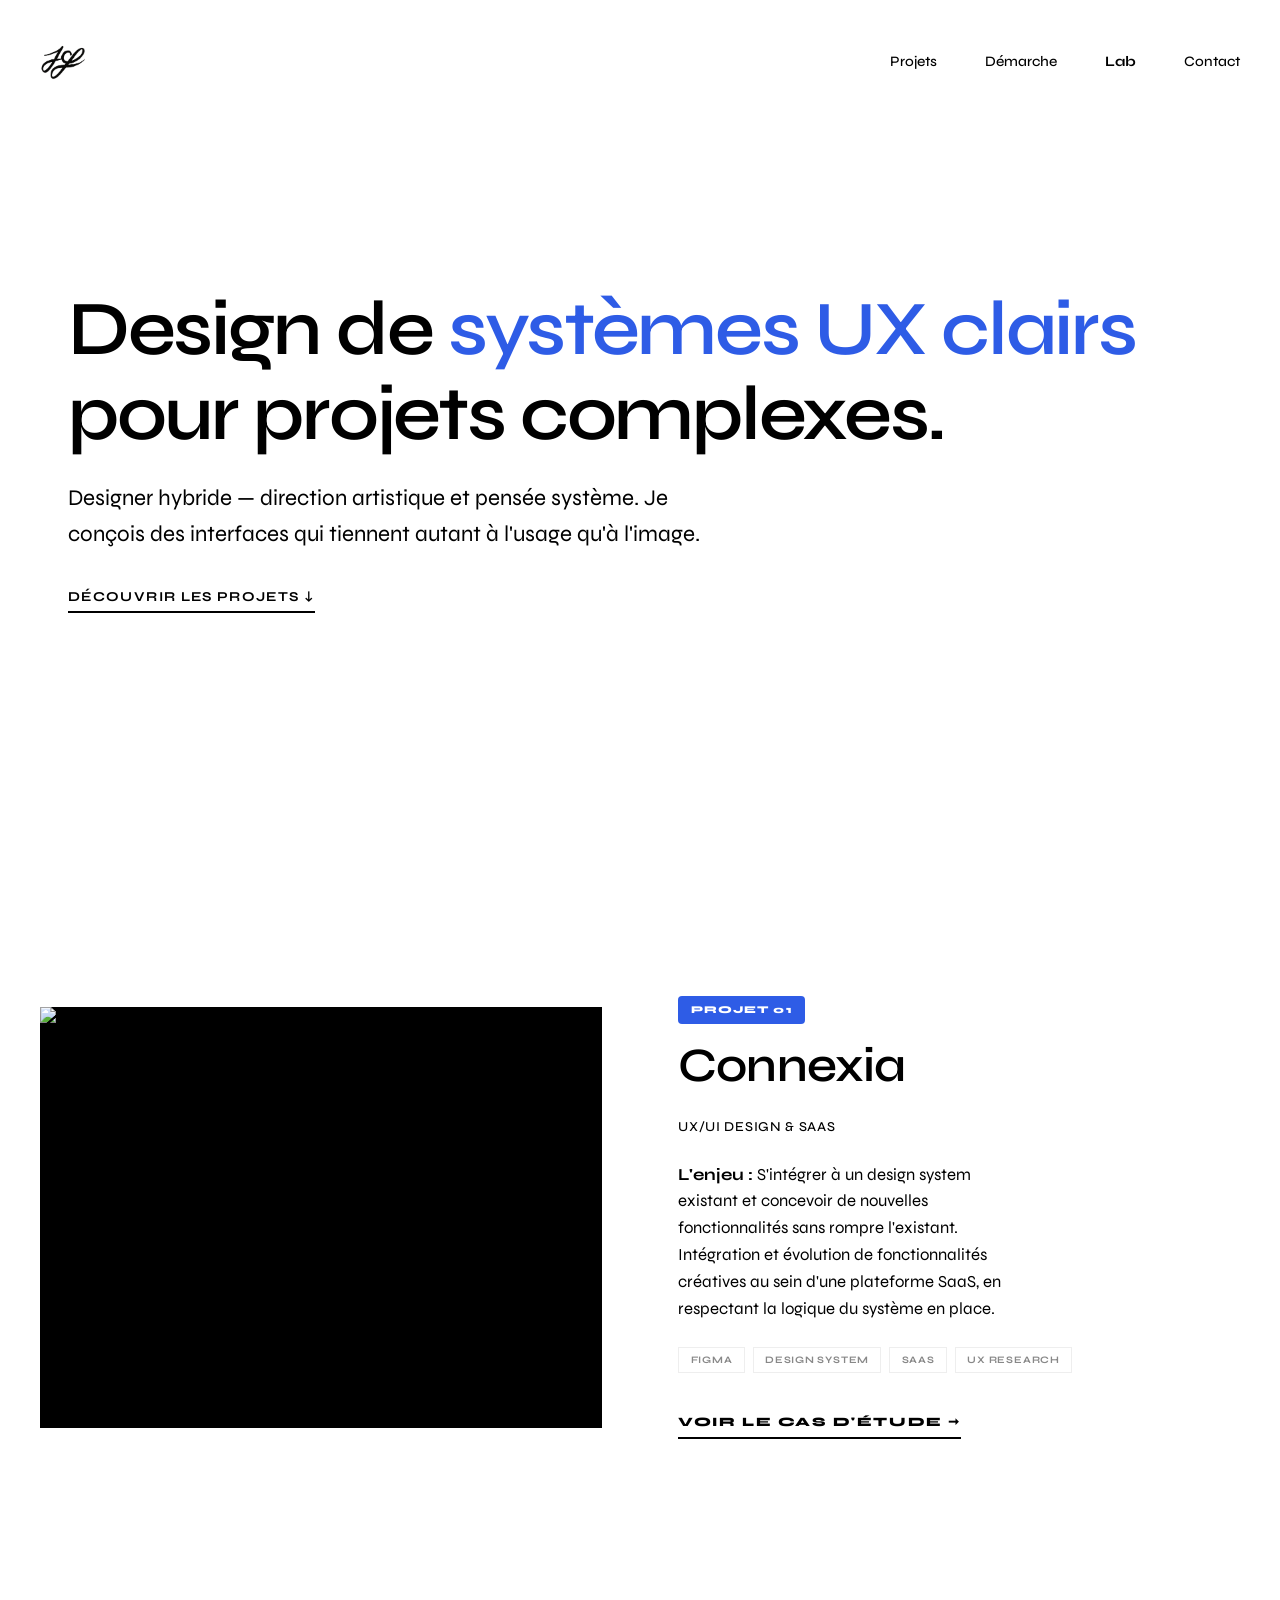
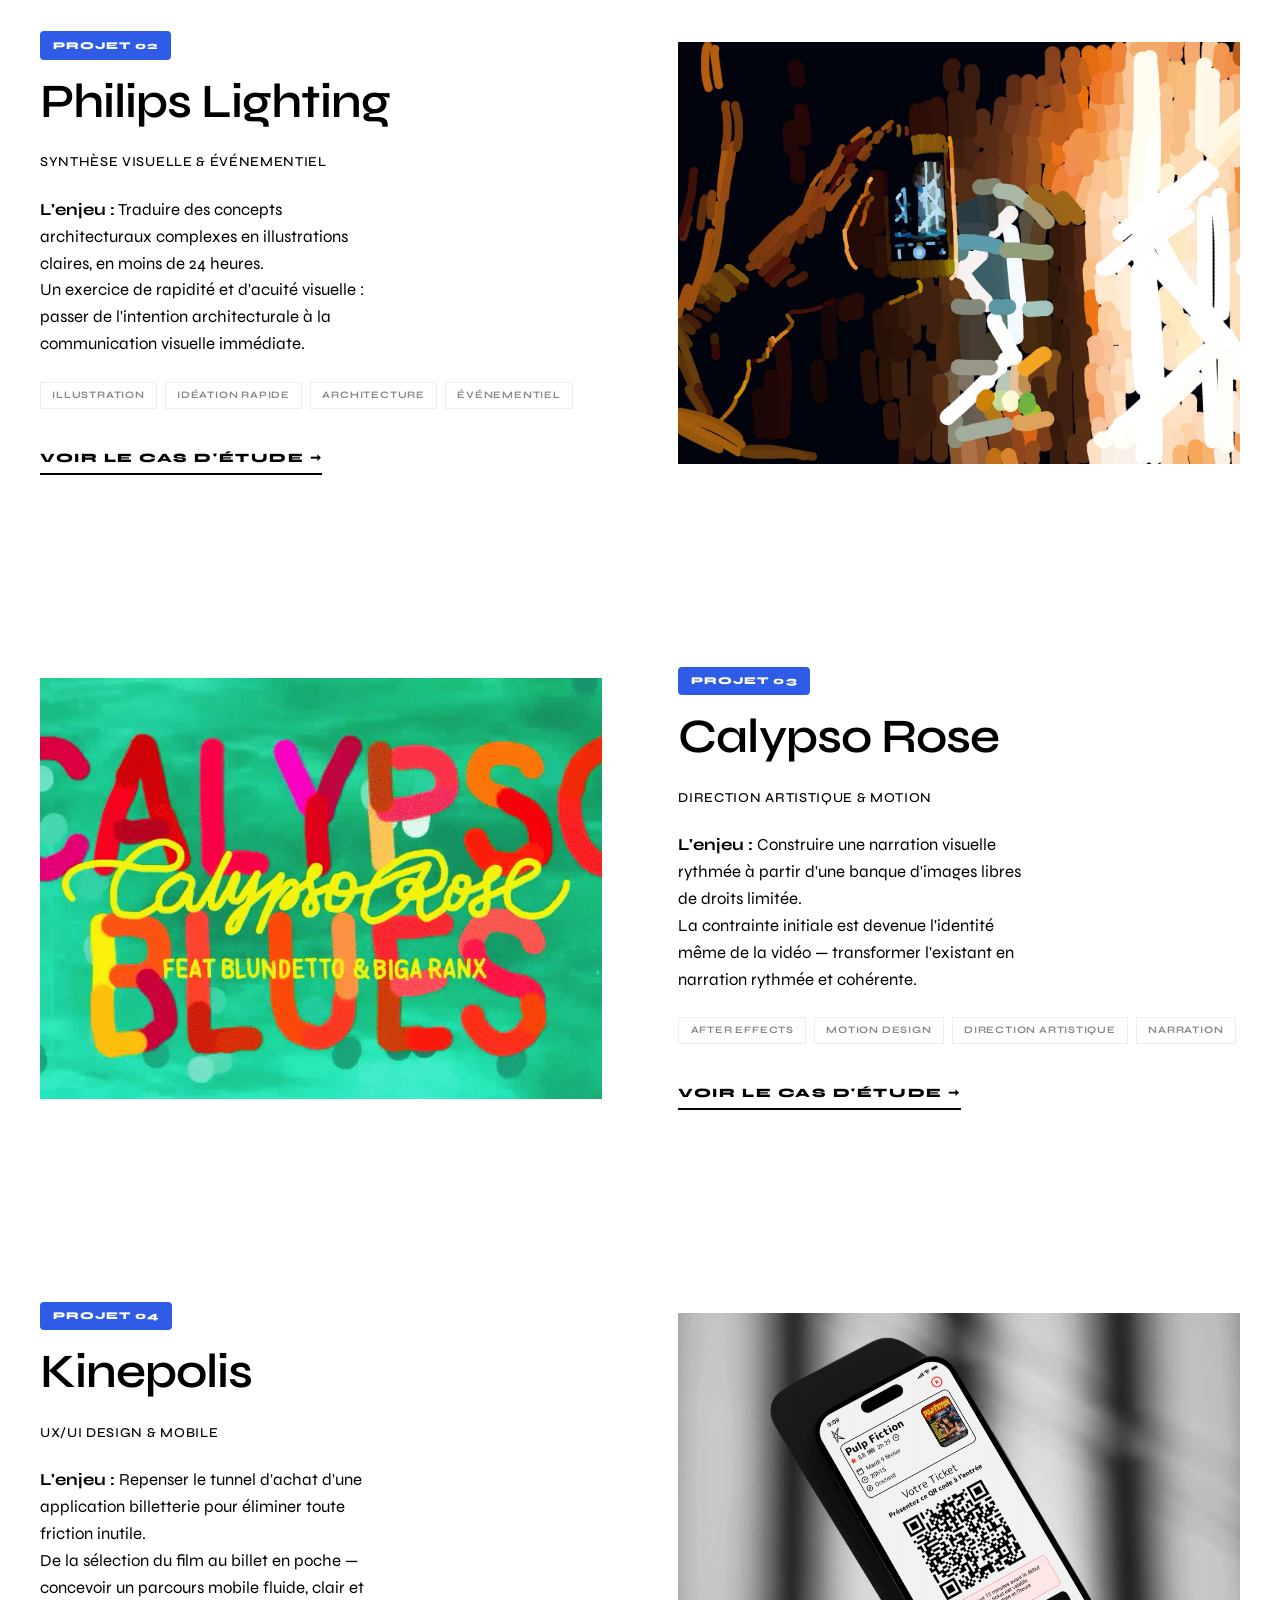
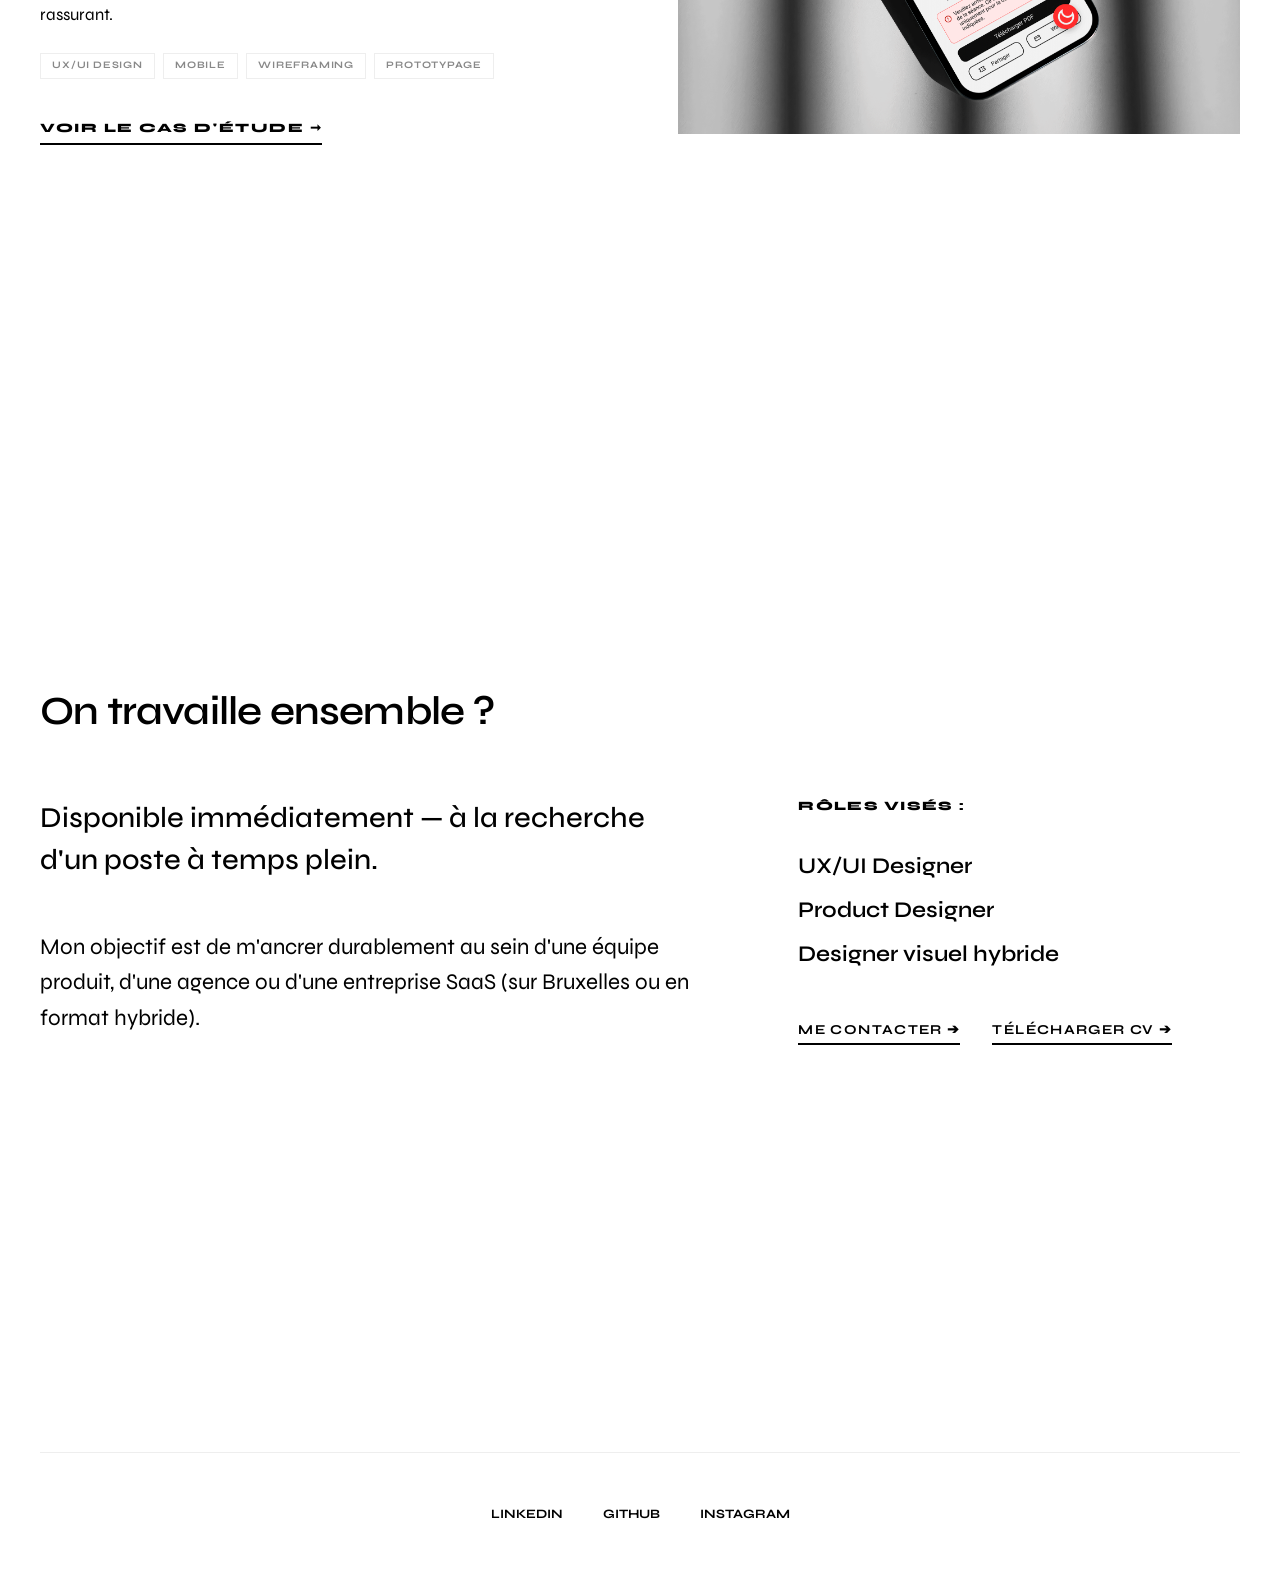
==== index.html @ 8106ba31 "Portfolio complet — design system, 4 projets, copywriting, Kinepolis Co-Authored-By: Claude Sonnet 4" ====
<!DOCTYPE html>
<html lang="fr">
<head>
    <meta charset="UTF-8">
    <meta name="viewport" content="width=device-width, initial-scale=1.0">
    <title>Jean-Charles Fremont — UX & Visual Designer</title>
    <meta name="description" content="Portfolio de Jean-Charles Fremont, UX & Visual Designer spécialisé dans la traduction d'intentions visuelles en systèmes clairs.">
    <!-- Google Fonts: Inter (System) & Syne (Sensible) -->
    <link rel="preconnect" href="https://fonts.googleapis.com">
    <link rel="preconnect" href="https://fonts.gstatic.com" crossorigin>
    <link href="https://fonts.googleapis.com/css2?family=Syne:wght@400;500;600;700;800&display=swap" rel="stylesheet">
    <link rel="stylesheet" href="style.css">
</head>
<body>
    <header class="site-header">
        <nav class="nav-container">
            <div class="logo">
                <a href="index.html">
                    <img src="assets/logo-black.png" alt="Jean-Charles Fremont" class="logo-img">
                </a>
            </div>
            <ul class="nav-links">
                <li><a href="#projets">Projets</a></li>
                <li><a href="methode.html">Démarche</a></li>
                <li><a href="labo.html" class="nav-lab">Lab</a></li>
                <li><a href="#contact">Contact</a></li>
            </ul>
        </nav>
    </header>

    <main>
        <section class="hero">
            <div class="container">
                <h1 class="manifesto">
                    <span class="hero-dynamic-phrase">Design de <em>systèmes UX clairs</em> pour projets complexes.</span>
                </h1>
                <p class="subtitle">
                    Designer hybride — direction artistique et pensée système. Je conçois des interfaces qui tiennent autant à l'usage qu'à l'image.
                </p>
                <div class="cta-container">
                    <a href="#projets" class="cta-scroll">Découvrir les projets ↓</a>
                </div>
            </div>
        </section>


        <section id="projets" class="projects-grid">
            <!-- Injecté via JS -->
        </section>

        <section id="contact" class="availability-section container">
            <h2 class="section-heading" style="margin-bottom: 2rem;">On travaille ensemble ?</h2>
            <div class="availability-grid">
                <div class="status-box">
                    <p class="intro-large">Disponible immédiatement — à la recherche d'un poste à temps plein.</p>
                    <p class="subtitle" style="margin-top: 2rem;">Mon objectif est de m'ancrer durablement au sein d'une équipe produit, d'une agence ou d'une entreprise SaaS (sur Bruxelles ou en format hybride).</p>
                </div>
                <div class="roles-box">
                    <h3>Rôles visés :</h3>
                    <ul>
                        <li>UX/UI Designer</li>
                        <li>Product Designer</li>
                        <li>Designer visuel hybride</li>
                    </ul>
                    <div style="display:flex; gap:2rem; flex-wrap:wrap; margin-top: 3rem; align-items:center;">
                        <a href="https://www.linkedin.com/in/fremontjeancharles/" target="_blank" class="cta-scroll">Me contacter ➔</a>
                        <a href="assets/CV_JC_Fremont.pdf" download class="cta-scroll">Télécharger CV ➔</a>
                    </div>
                </div>
            </div>
        </section>
    </main>

    <footer class="site-footer">
        <div class="container">
            <div class="footer-bottom">
                <ul class="social-links">
                    <li><a href="https://www.linkedin.com/in/fremontjeancharles/" target="_blank">LinkedIn</a></li>
                    <li><a href="https://github.com/HANDBXL" target="_blank">GitHub</a></li>
                    <li><a href="https://www.instagram.com/jean.charles.fremont/" target="_blank">Instagram</a></li>
                </ul>
            </div>
        </div>
    </footer>

    <script src="projects.js"></script>
    <script src="main.js"></script>
</body>
</html>
---- style.css ----
:root {
    /* Pure Palette */
    --color-bg: #FFFFFF;
    --color-text: #000000;
    --color-accent: #2E5CE6;
    --color-divider: #EEEEEE;

    /* Extended greys */
    --color-text-secondary: #333333;
    --color-text-muted: #888888;
    --color-text-caption: #666666;
    --color-surface: #F9F9F9;

    /* Single Typography */
    --font-main: 'Syne', sans-serif;

    /* Grid */
    --container-max-width: 1400px;
    --side-margin: clamp(1.25rem, 4vw, 2.5rem);
    --section-padding: 6rem var(--side-margin);
}

* {
    margin: 0;
    padding: 0;
    box-sizing: border-box;
}

html {
    scroll-behavior: smooth;
    font-size: 16px;
    background-color: var(--color-bg);
}

body {
    background-color: transparent;
    color: var(--color-text);
    font-family: var(--font-main);
    line-height: 1.5;
    -webkit-font-smoothing: antialiased;
    position: relative;
    z-index: 0;
}



.container {
    max-width: var(--container-max-width);
    margin: 0 auto;
    padding: 0 var(--side-margin);
}

/* Header */
.site-header {
    position: fixed;
    top: 0;
    left: 0;
    width: 100%;
    padding: 2.5rem 0;
    z-index: 1000;
    background: rgba(255, 255, 255, 0.85);
    backdrop-filter: blur(12px);
    -webkit-backdrop-filter: blur(12px);
}

.nav-container {
    max-width: var(--container-max-width);
    margin: 0 auto;
    padding: 0 var(--side-margin);
    display: flex;
    justify-content: space-between;
    align-items: center;
}

@media (max-width: 768px) {
    .site-header {
        padding: 1.5rem 0;
    }
    .logo .name {
        font-size: 1rem;
    }
    .logo .role {
        display: none; /* Simplification mobile */
    }
    .nav-links {
        gap: 1.5rem;
    }
    .nav-links a {
        font-size: 0.8rem;
    }
}

.logo {
    display: flex;
    flex-direction: column;
}

.logo .logo-img {
    height: 42px; /* Adjusted for PNG size */
    width: auto;
    display: block;
}

@media (max-width: 768px) {
    .logo .logo-img {
        height: 32px;
    }
}

.nav-links {
    display: flex;
    list-style: none;
    gap: 3rem;
}

.nav-links a {
    text-decoration: none;
    color: var(--color-text);
    font-size: 0.9rem;
    font-weight: 500;
}

.nav-cv {
    display: inline-block;
    text-decoration: none;
    color: var(--color-text);
    font-size: 0.78rem;
    font-weight: 700;
    letter-spacing: 0.08em;
    text-transform: uppercase;
    border: 1.5px solid var(--color-text);
    padding: 0.45rem 1rem;
    border-radius: 4px;
    transition: background 0.2s ease, color 0.2s ease;
    white-space: nowrap;
}

.nav-cv:hover {
    background: var(--color-text);
    color: var(--color-bg);
}

@media (max-width: 768px) {
    .nav-cv {
        font-size: 0.7rem;
        padding: 0.35rem 0.75rem;
    }
}

@media (max-width: 768px) {
    .nav-links {
        gap: 1.5rem;
    }
    .site-header {
        padding: 1.5rem 0;
    }
}

/* Hero */
.hero {
    padding: 0;
    min-height: 100vh; /* Full height to center */
    display: flex;
    align-items: center;
    justify-content: center;
}

.manifesto {
    font-size: clamp(2.5rem, 6vw, 5rem);
    line-height: 1.1;
    font-weight: 600;
    letter-spacing: -0.03em;
    max-width: 22ch;
    margin-bottom: 1.5rem;
}

.manifesto em {
    font-style: normal;
    color: var(--color-accent);
}

.subtitle {
    font-size: clamp(1.1rem, 2vw, 1.4rem);
    font-weight: 400;
    max-width: 50ch;
    line-height: 1.6;
    margin-bottom: 2rem;
}

.cta-button {
    display: inline-block;
    padding: 1.2rem 2.5rem;
    border: 2px solid var(--color-text);
    text-decoration: none;
    color: var(--color-text);
    font-weight: 700;
    text-transform: uppercase;
    letter-spacing: 0.1em;
    font-size: 0.85rem;
    border-radius: 4px;
    transition: all 0.3s ease;
}

.cta-button:hover {
    background: var(--color-text);
    color: var(--color-bg);
}

/* CTA scroll hero — texte seul avec underline animé */
.cta-scroll {
    display: inline-block;
    text-decoration: none;
    color: var(--color-text);
    font-weight: 700;
    text-transform: uppercase;
    letter-spacing: 0.1em;
    font-size: 0.85rem;
    padding-bottom: 3px;
    border-bottom: 2px solid var(--color-text);
    transition: border-color 0.3s ease, color 0.3s ease;
}

.cta-scroll:hover {
    color: var(--color-accent);
    border-color: var(--color-accent);
}

.projects-grid {
    max-width: var(--container-max-width);
    margin: 0 auto;
    padding: 6rem var(--side-margin) 12rem var(--side-margin); /* Increased separation */
}

.project-card {
    display: grid;
    grid-template-columns: 1fr 1fr;
    gap: 6vw;
    margin-bottom: 12rem;
    align-items: center;
    position: relative;
    transition: transform 0.4s ease;
}

.project-card:hover {
    transform: translateY(-5px);
}

.desktop-only {
    display: inline-block;
}
.mobile-only {
    display: none !important;
}

@media (max-width: 900px) {
    .project-card {
        display: flex;
        flex-direction: column;
        max-width: 600px;
        margin: 0 auto 6rem auto;
    }
    .project-visual {
        display: block;
        margin-top: 1.5rem;
        width: 100%;
    }
    .desktop-only {
        display: none !important;
    }
    .mobile-only {
        display: inline-block !important;
    }
}

.project-visual {
    position: relative;
    aspect-ratio: 4 / 3;
    background: #000;
    overflow: hidden;
}

.project-visual img {
    width: 100%;
    height: 100%;
    object-fit: cover;
    transition: transform 0.8s cubic-bezier(0.16, 1, 0.3, 1);
}

.project-visual.comparative {
    display: grid;
    grid-template-columns: 1fr 1fr;
    gap: 2px;
    background: var(--color-text);
}

.project-visual.comparative .visual-side {
    position: relative;
    background: var(--color-bg);
}

.label {
    position: absolute;
    bottom: 1rem;
    left: 1rem;
    font-size: 0.6rem;
    font-weight: 800;
    text-transform: uppercase;
    background: #FFF;
    padding: 0.4rem 0.8rem;
    z-index: 10;
}

.project-info {
    display: flex;
    flex-direction: column;
}

.project-number {
    font-size: 0.65rem;
    font-weight: 800;
    text-transform: uppercase;
    letter-spacing: 0.1em;
    background: var(--color-accent); /* Color touch */
    color: #FFF;
    padding: 0.4rem 0.8rem;
    display: inline-block;
    border-radius: 4px; /* Unified */
}

.project-title {
    font-size: 3rem;
    font-weight: 600;
    line-height: 1.1;
    margin-bottom: 1.5rem;
    letter-spacing: -0.02em;
}

.project-meta {
    font-size: 0.85rem;
    font-weight: 500;
    margin-bottom: 1.5rem;
    text-transform: uppercase;
    letter-spacing: 0.05em;
}

.project-description {
    font-size: 1.05rem;
    font-weight: 400;
    line-height: 1.6;
    margin-bottom: 1.5rem;
    max-width: 35ch;
}

.project-link {
    font-weight: 800;
    text-decoration: none;
    color: var(--color-text);
    text-transform: uppercase;
    font-size: 0.8rem;
    letter-spacing: 0.12em;
    border-bottom: 2px solid var(--color-text);
    padding-bottom: 0.3rem;
    width: fit-content;
}

/* Étendre la zone de clic à toute la carte */
.project-link::after {
    content: "";
    position: absolute;
    top: 0;
    left: 0;
    width: 100%;
    height: 100%;
    z-index: 20;
}

/* Footer */
.site-footer {
    padding: 6rem 0 4rem 0; /* Reduced from 10rem */
    margin-top: 4rem;
}

.method-link {
    font-size: clamp(2rem, 6vw, 4rem);
    font-weight: 800;
    text-decoration: none;
    color: var(--color-text);
    text-transform: uppercase;
    line-height: 1;
}

.footer-bottom {
    margin-top: 4rem;
    display: flex;
    justify-content: center;
    border-top: 1px solid var(--color-divider);
    padding-top: 3rem;
}

/* New Case Study Styles */
.case-study-header {
    padding-top: 10rem;
    margin-bottom: 2rem;
}

.case-study-title {
    font-size: clamp(2.5rem, 6vw, 4.5rem);
    font-weight: 600;
    line-height: 1.1;
    margin-bottom: 2rem;
    letter-spacing: -0.02em;
}

.case-study-hero-img {
    width: 100%;
    aspect-ratio: 16 / 9;
    object-fit: cover;
    margin-bottom: 3rem;
}

.intro-large {
    font-size: clamp(1.3rem, 2.5vw, 1.8rem);
    line-height: 1.45;
    font-weight: 500;
    max-width: 38ch;
    margin-bottom: 3rem;
}

/* Analysis Grid updated to match Case Steps */
.analysis-grid {
    display: grid;
    grid-template-columns: repeat(auto-fit, minmax(min(280px, 100%), 1fr));
    gap: 3rem;
    margin: 6rem 0;
    width: 100%;
    box-sizing: border-box;
}

.analysis-item {
    padding: 2.5rem;
    background-color: var(--color-bg);
    display: flex;
    flex-direction: column;
}

.analysis-item h3 {
    font-size: 0.65rem;
    font-weight: 800;
    text-transform: uppercase;
    letter-spacing: 0.1em;
    background: var(--color-accent);
    color: #FFF;
    padding: 0.4rem 0.8rem;
    display: inline-block;
    border-radius: 4px;
    margin-bottom: 1.5rem;
}

.analysis-item p {
    font-size: 1.05rem;
    line-height: 1.6;
    color: var(--color-text-secondary);
}

@media (max-width: 768px) {
    .analysis-grid {
        grid-template-columns: 1fr;
        width: 100%;
        overflow: hidden;
    }
    .lab-card-body {
        padding: 1.5rem;
    }
}

/* Timeline / Parcours */
.timeline-section {
    margin: 10rem 0;
}

.timeline-item {
    margin-bottom: 10rem;
    max-width: 1000px;
}

.timeline-label {
    font-size: 0.7rem;
    font-weight: 800;
    text-transform: uppercase;
    letter-spacing: 0.15em;
    color: var(--color-text-muted);
    margin-bottom: 1.5rem;
    display: block;
}

.timeline-title {
    font-size: 2.5rem;
    font-weight: 600;
    line-height: 1.15;
    margin-bottom: 2.5rem;
    letter-spacing: -0.015em;
}

.timeline-content {
    font-size: 1.15rem;
    line-height: 1.7;
    color: var(--color-text-secondary);
}

.timeline-takeaway {
    margin-top: 3rem;
    padding: 2rem;
    background: var(--color-surface);
    border-radius: 4px;
    font-size: 1rem;
    border-left: 3px solid var(--color-accent);
}

@media (max-width: 768px) {
    .timeline-title { font-size: 1.8rem; }
    .timeline-content { font-size: 1.05rem; }
}

.process-section {
    padding: 8rem 0;
    border-top: 1px solid var(--color-text);
}

.side-by-side {
    display: grid;
    grid-template-columns: 1fr 1fr;
    gap: 4rem; /* Plus d'espace sur desktop */
    margin-top: 4rem;
}

@media (max-width: 768px) {
    .side-by-side {
        grid-template-columns: 1fr;
        gap: 2rem;
    }
}

.side-by-side .caption {
    font-size: 0.8rem;
    margin-top: 1rem;
    color: var(--color-text-caption);
}

.takeaways {
    padding: 4rem;
    background: #F9F9F9;
    margin-top: 6rem;
}

/* Section heading — sous-titres de section (2.5rem fixe) */
.section-heading {
    font-size: 2.5rem;
    font-weight: 600;
    line-height: 1.1;
    letter-spacing: -0.02em;
}

/* Lab Specifics */
.lab-card {
    position: relative;
    padding: 0;
    background-color: var(--color-bg);
    display: flex;
    flex-direction: column;
}

.tech-tag {
    font-size: 0.65rem;
    font-weight: 800;
    text-transform: uppercase;
    letter-spacing: 0.1em;
    background: var(--color-accent);
    color: #FFF;
    padding: 0.4rem 0.8rem;
    display: inline-block;
    border-radius: 4px;
    margin-bottom: 1.5rem;
}

.lab-card h2 {
    font-size: 2rem;
    font-weight: 600;
    margin-bottom: 1.5rem;
    letter-spacing: -0.02em;
}

@media (max-width: 900px) {
    .lab-card {
        border-right: none;
        border-bottom: 1px solid var(--color-divider);
        padding: 2rem 0;
    }
}

.takeaways h3 {
    text-transform: uppercase;
    font-size: 0.8rem;
    letter-spacing: 0.15em;
    margin-bottom: 4rem;
    text-align: center;
}

/* Skills Table */
.skills-table {
    display: flex;
    flex-direction: column;
    gap: 0;
    border: 1px solid var(--color-divider);
}

.skills-row {
    display: grid;
    grid-template-columns: 180px 1fr;
    gap: 2rem;
    align-items: center;
    padding: 1.5rem 2rem;
    border-bottom: 1px solid var(--color-divider);
}

.skills-row:last-child {
    border-bottom: none;
}

.skill-category-label {
    font-size: 0.7rem;
    font-weight: 800;
    text-transform: uppercase;
    letter-spacing: 0.12em;
    color: var(--color-text-muted);
    flex-shrink: 0;
}

.skill-pills {
    display: flex;
    flex-wrap: wrap;
    gap: 0.5rem;
}

.skill-pill {
    font-size: 0.75rem;
    font-weight: 600;
    padding: 0.35rem 0.85rem;
    border: 1px solid var(--color-divider);
    border-radius: 2px;
    color: var(--color-text);
    letter-spacing: 0.02em;
}

.skill-pill.is-accent {
    border-color: var(--color-accent);
    color: var(--color-accent);
}

@media (max-width: 600px) {
    .skills-row {
        grid-template-columns: 1fr;
        gap: 0.8rem;
        padding: 1.2rem 1.5rem;
    }
}

/* Responsive Video Embed */
.video-container {
    position: relative;
    width: 100%;
    padding-bottom: 56.25%; /* Ratio 16:9 */
    height: 0;
    margin-bottom: 6rem;
    background: #000;
}

.video-container iframe {
    position: absolute;
    top: 0;
    left: 0;
    width: 100%;
    height: 100%;
    border: 0;
}

/* Availability Section */
.availability-section {
    padding: 10rem var(--side-margin); /* Fixed horizontal padding */
}

.availability-grid {
    display: grid;
    grid-template-columns: 1.5fr 1fr;
    gap: 6rem;
    margin-top: 4rem;
}

@media (max-width: 900px) {
    .availability-grid {
        grid-template-columns: 1fr;
        gap: 4rem;
    }
}

.roles-box h3 {
    font-size: 0.8rem;
    font-weight: 800;
    text-transform: uppercase;
    letter-spacing: 0.1em;
    margin-bottom: 2rem;
}

.roles-box ul {
    list-style: none;
    font-size: 1.4rem;
    line-height: 1.6;
    font-weight: 600;
}

.roles-box li {
    margin-bottom: 0.5rem;
}

@media (max-width: 900px) {
    .availability-grid {
        grid-template-columns: 1fr;
        gap: 4rem;
    }
}

.social-links {
    display: flex;
    gap: 2.5rem;
    list-style: none;
}

.social-links a {
    text-decoration: none;
    color: var(--color-text);
    font-weight: 700;
    font-size: 0.8rem;
    text-transform: uppercase;
}

@media (max-width: 600px) {
    .social-links {
        gap: 1.5rem;
        flex-wrap: wrap;
        justify-content: center;
    }
}

/* Floating Back Button */
.floating-back-btn {
    position: fixed;
    bottom: 2rem;
    right: 2rem;
    background: #000;
    color: #FFF;
    padding: 1rem 1.5rem;
    border-radius: 4px;
    text-decoration: none;
    font-weight: 700;
    font-size: 0.9rem;
    letter-spacing: 0.05em;
    z-index: 2000;
    box-shadow: 0 4px 20px rgba(0,0,0,0.15);
    transition: transform 0.3s ease, background 0.3s ease;
    display: flex;
    align-items: center;
    gap: 0.5rem;
}

.floating-back-btn:hover {
    transform: translateY(-5px);
    background: #333;
}

@media (max-width: 600px) {
    .floating-back-btn {
        bottom: 1.5rem;
        right: 1.5rem;
        padding: 0.8rem 1.2rem;
        font-size: 0.8rem;
    }
}

/* Lab Button (Easter Egg) */
.lab-btn {
    position: fixed;
    bottom: 2rem;
    left: 2rem;
    background: #000;
    color: #FFF;
    text-decoration: none;
    font-size: 0.7rem;
    font-weight: 800;
    letter-spacing: 0.1em;
    z-index: 2000;
    width: 60px;
    height: 60px;
    border-radius: 50%;
    display: flex;
    align-items: center;
    justify-content: center;
    opacity: 0.6;
    transition: opacity 0.3s ease, transform 0.3s ease, background 0.3s ease;
    box-shadow: 0 4px 15px rgba(0,0,0,0.1);
}

.lab-btn:hover {
    opacity: 1;
    transform: scale(1.1);
    background: #333;
}

@media (max-width: 768px) {
    .lab-btn {
        bottom: 1.5rem;
        left: 1.5rem;
        padding: 0.8rem;
    }
}

/* Lab Page Layout — bordures gérées par .analysis-grid (gap: 1px + border) */

.lab-card-visual {
    width: 100%;
    aspect-ratio: 16 / 10;
    overflow: hidden;
    border-bottom: 1px solid var(--color-divider);
    background: #f5f5f5;
}

.lab-card-visual img,
.lab-card-visual video {
    width: 100%;
    height: 100%;
    object-fit: cover;
    object-position: top;
    transition: transform 0.6s cubic-bezier(0.16, 1, 0.3, 1);
}

.lab-card:hover .lab-card-visual img,
.lab-card:hover .lab-card-visual video {
    transform: scale(1.03);
}

.lab-card-body {
    padding: 2rem 2.5rem 2.5rem 2.5rem;
    flex: 1;
    display: flex;
    flex-direction: column;
    align-items: flex-start;
}
.lab-card h2 {
    font-size: 1.8rem;
    font-weight: 600;
    margin-bottom: 1rem;
}



/* ===========================
   CUSTOM CURSOR — mix-blend-mode: difference
   =========================== */
/* System Cursor Restored */
@media (pointer: fine) {
    html, body, * {
        cursor: auto;
    }
    a, button, .project-card, .cta-button, .project-link {
        cursor: pointer;
    }
}

/* Cursor elements removed */

/* ===========================
   HERO — DYNAMIC WORD + REVEAL
   =========================== */
@keyframes heroReveal {
    from { opacity: 0; transform: translateY(18px); }
    to   { opacity: 1; transform: translateY(0); }
}

.manifesto {
    animation: heroReveal 0.8s cubic-bezier(0.16, 1, 0.3, 1) 0.15s both;
}

.subtitle {
    animation: heroReveal 0.8s cubic-bezier(0.16, 1, 0.3, 1) 0.35s both;
}

.cta-container {
    animation: heroReveal 0.8s cubic-bezier(0.16, 1, 0.3, 1) 0.55s both;
}

.hero-dynamic-word {
    font-style: normal;
    display: inline-block;
    border-bottom: 2.5px solid var(--color-accent);
    padding-bottom: 2px;
    color: var(--color-accent);
    transition: opacity 0.3s ease, transform 0.35s cubic-bezier(0.16, 1, 0.3, 1);
}

/* ===========================
   PROJECT CARDS — UNIFIED BLOCKS
   =========================== */

/* Alternating layout */
.project-card {
    grid-template-areas: "visual info";
}

.project-visual {
    grid-area: visual;
}

.project-info {
    grid-area: info;
}

.project-card:nth-child(even) {
    grid-template-areas: "info visual";
}

/* Tags */
.project-tags {
    display: flex;
    gap: 0.5rem;
    flex-wrap: wrap;
    margin-bottom: 2.5rem;
}

.project-tag {
    font-size: 0.62rem;
    font-weight: 700;
    text-transform: uppercase;
    letter-spacing: 0.08em;
    border: 1px solid var(--color-divider);
    padding: 0.3rem 0.7rem;
    color: #888;
}

/* Project number + year inline */
.project-meta-row {
    display: flex;
    align-items: center;
    gap: 1.5rem;
    margin-bottom: 1rem;
}

.project-year {
    font-size: 0.75rem;
    font-weight: 400;
    color: #999;
    letter-spacing: 0.02em;
}

/* ===========================
   SCROLL REVEAL
   =========================== */
@keyframes cardReveal {
    from { opacity: 0; transform: translateY(45px); }
    to   { opacity: 1; transform: translateY(0); }
}

.js-reveal .project-card {
    opacity: 0;
}

.js-reveal .project-card.is-visible {
    animation: cardReveal 0.75s cubic-bezier(0.16, 1, 0.3, 1) both;
    opacity: 1;
}

/* Project number inside meta-row: reset its own margin */
.project-meta-row .project-number {
    margin-bottom: 0;
}

/* Remove old project-card:hover since JS handles click */
.project-card {
    cursor: pointer;
}

/* Blur via CSS */
.project-card .img-slider img {
    filter: blur(5px);
    transition: filter 0.45s ease;
}
.project-card:hover .img-slider img {
    filter: blur(0);
}

/* ===========================
   IMAGE SLIDER
   =========================== */
.img-slider {
    position: relative;
    aspect-ratio: 4 / 3;
    background: #000;
    overflow: hidden;
    border-radius: 4px; /* Unified radius */
}

.img-slider .slide {
    position: absolute;
    inset: 0;
    margin: 0;
    opacity: 0;
    transition: opacity 0.5s ease;
    pointer-events: none;
}

.img-slider .slide.is-active {
    opacity: 1;
    pointer-events: auto;
}

.img-slider .slide img {
    width: 100%;
    height: 100%;
    object-fit: cover;
    display: block;
}

.slider-nav {
    position: absolute;
    bottom: 1rem;
    left: 0;
    right: 0;
    display: flex;
    align-items: center;
    justify-content: center;
    gap: 0.8rem;
    z-index: 30;
}

.slider-btn {
    background: rgba(255,255,255,0.85);
    border: none;
    width: 32px;
    height: 32px;
    border-radius: 50%;
    font-size: 0.9rem;
    font-family: var(--font-main);
    font-weight: 700;
    display: flex;
    align-items: center;
    justify-content: center;
    cursor: pointer;
    position: relative;
    z-index: 30;
    transition: background 0.2s ease, transform 0.2s ease;
}

.slider-btn:hover {
    background: #fff;
    transform: scale(1.1);
}

.slider-dots {
    display: flex;
    gap: 0.4rem;
    align-items: center;
}

.dot {
    width: 6px;
    height: 6px;
    border-radius: 50%;
    background: rgba(255,255,255,0.5);
    border: none;
    cursor: pointer;
    position: relative;
    z-index: 30;
    transition: background 0.25s ease, transform 0.25s ease;
    padding: 0;
}

.dot.is-active {
    background: var(--color-accent);
    transform: scale(1.4);
}

/* Case study hero image (Fixed) */
.case-hero-img {
    width: 100%;
    aspect-ratio: 16 / 9;
    background: #F9F9F9;
    margin-bottom: 6rem;
    border-radius: 4px;
    overflow: hidden;
}

.case-hero-img img {
    width: 100%;
    height: 100%;
    object-fit: cover;
}

/* Horizontal Gallery Frise */
.project-gallery-container {
    position: relative;
    margin: 6rem 0 6rem 0; /* Reduced bottom margin */
    width: 100%;
}

.project-gallery {
    display: flex;
    gap: 1.5rem;
    overflow-x: auto;
    scroll-behavior: smooth;
    scrollbar-width: none;
    -ms-overflow-style: none;
    padding: 1rem 0;
}

.project-gallery::-webkit-scrollbar {
    display: none;
}

.gallery-item {
    flex: 0 0 auto;
    height: 500px; /* Identical frame height */
}

.gallery-item img {
    height: 100%;
    width: auto;
    display: block;
    border-radius: 4px;
    box-shadow: 0 10px 30px rgba(0,0,0,0.05);
}

/* Frise Arrows */
.gallery-nav-btn {
    position: absolute;
    top: 50%;
    transform: translateY(-50%);
    background: #000;
    color: #FFF;
    border: none;
    width: 44px;
    height: 44px;
    border-radius: 50%;
    cursor: pointer;
    z-index: 50;
    display: flex;
    align-items: center;
    justify-content: center;
    font-weight: bold;
    transition: transform 0.2s ease, background 0.2s ease;
}

.gallery-nav-btn:hover {
    background: #333;
    transform: translateY(-50%) scale(1.1);
}

.gallery-nav-btn.prev { left: -22px; }
.gallery-nav-btn.next { right: -22px; }

@media (max-width: 900px) {
    .gallery-item { height: 350px; }
    .gallery-nav-btn { display: none; }
}

/* ===========================
   NAV LAB LINK
   =========================== */
.nav-lab {
    position: relative;
    font-weight: 700 !important;
}

.nav-lab:hover {
    color: var(--color-accent) !important;
}

/* ===========================
   CASE STUDY — 5 STEPS (compact cards)
   =========================== */
.case-steps {
    display: grid;
    grid-template-columns: repeat(auto-fit, minmax(210px, 1fr));
    gap: 1px;
    border: 1px solid var(--color-divider);
    margin: 8rem 0; /* Align with container edges */
}

.case-step {
    padding: 1.6rem;
    border-right: 1px solid var(--color-divider);
    display: flex;
    flex-direction: column;
}

.case-step:last-child {
    border-right: none;
}

@media (max-width: 768px) {
    .case-steps {
        grid-template-columns: 1fr 1fr;
    }
    .case-step {
        border-bottom: 1px solid var(--color-divider);
    }
}

@media (max-width: 480px) {
    .case-steps { grid-template-columns: 1fr; }
}

.step-number {
    font-size: 0.65rem;
    font-weight: 800;
    color: var(--color-accent);
    letter-spacing: 0.08em;
    margin-bottom: 0.5rem;
}

.step-label {
    font-size: 0.75rem;
    font-weight: 700;
    text-transform: uppercase;
    letter-spacing: 0.08em;
    margin-bottom: 1rem;
    color: var(--color-text);
}

.step-body {
    font-size: 0.9rem;
    line-height: 1.65;
    color: var(--color-text-secondary);
    flex: 1;
}

.step-body ul {
    list-style: none;
    padding: 0;
    margin: 0;
}

.step-body ul li {
    padding: 0.25rem 0 0.25rem 1rem;
    position: relative;
}

.step-body ul li::before {
    content: "—";
    position: absolute;
    left: 0;
    color: var(--color-accent);
    font-weight: 700;
}

.step-body strong {
    font-weight: 600;
    display: inline;
}

/* ===========================
   PROJECT CONTEXT BAR (Sticky)
   =========================== */
.project-sticky-bar {
    position: fixed;
    bottom: 2rem;
    left: 50%;
    transform: translateX(-50%) translateY(150%);
    background: #FFF;
    border: 1.5px solid #000;
    border-radius: 4px;
    z-index: 900;
    width: auto;
    min-width: 500px;
    max-width: calc(100vw - 3rem);
    display: flex;
    align-items: center;
    justify-content: space-between;
    padding: 0.6rem 0.6rem 0.6rem 1.5rem;
    box-shadow: 0 10px 40px rgba(0,0,0,0.08);
    transition: transform 0.6s cubic-bezier(0.16, 1, 0.3, 1), opacity 0.4s ease;
    opacity: 0;
    pointer-events: none;
}

.project-sticky-bar.is-visible {
    transform: translateX(-50%) translateY(0);
    opacity: 1;
    pointer-events: all;
}

.sticky-back {
    font-size: 0.75rem;
    font-weight: 800;
    text-transform: uppercase;
    text-decoration: none;
    color: #FFF;
    background: #000;
    border-radius: 2px;
    letter-spacing: 0.05em;
    padding: 0.6rem 1.2rem;
    margin-left: 1.5rem;
    flex-shrink: 0;
    white-space: nowrap;
}

.sticky-info {
    flex: 1;
    min-width: 0;
    overflow: hidden;
}

.sticky-title {
    display: block;
    font-size: 0.85rem;
    font-weight: 700;
    letter-spacing: -0.01em;
    white-space: nowrap;
    overflow: hidden;
    text-overflow: ellipsis;
}

.sticky-intro {
    font-size: 0.7rem;
    color: #888;
    white-space: nowrap;
    overflow: hidden;
    text-overflow: ellipsis;
    margin: 2px 0 0 0;
}

.sticky-nav {
    display: flex;
    gap: 0.2rem;
    background: #F5F5F5;
    padding: 0.3rem;
    border-radius: 50px;
}

.sticky-nav-item {
    font-size: 0.7rem;
    font-weight: 800;
    text-decoration: none;
    color: #888;
    width: 34px;
    height: 34px;
    display: flex;
    align-items: center;
    justify-content: center;
    border-radius: 50%;
    transition: all 0.2s ease;
}

.sticky-nav-item:hover {
    background: #000;
    color: #FFF;
}

@media (max-width: 900px) {
    .project-sticky-bar {
        min-width: min(500px, calc(100vw - 3rem));
        padding: 0.5rem 0.5rem 0.5rem 1.2rem;
    }
    .sticky-intro { display: none; }
}

@media (max-width: 600px) {
    .sticky-nav { display: none; }
    .sticky-back { margin-left: 1rem; }
    .project-sticky-bar {
        left: 1.25rem;
        right: 1.25rem;
        transform: translateY(150%);
        width: auto;
        min-width: 0;
    }
    .project-sticky-bar.is-visible {
        transform: translateY(0);
    }
}

/* ===========================
   GLOBAL MOBILE SPACING REDUCTION
   =========================== */
@media (max-width: 768px) {
    .projects-grid {
        padding-top: 3rem;
        padding-bottom: 6rem;
    }
    .project-card {
        margin-bottom: 4rem;
    }
    .analysis-grid {
        margin: 3rem 0;
    }
    .timeline-section {
        margin: 5rem 0;
    }
    .timeline-item {
        margin-bottom: 5rem;
    }
    .site-footer {
        margin-top: 5rem;
        padding: 3rem var(--side-margin);
    }
    .takeaways {
        margin-top: 3rem;
        padding: 2rem;
    }
    .hero-content {
        margin-top: 4rem;
        margin-bottom: 4rem;
    }
    .project-tags {
        margin-bottom: 1rem;
    }
    .project-visual {
        margin-top: 1rem;
    }
}
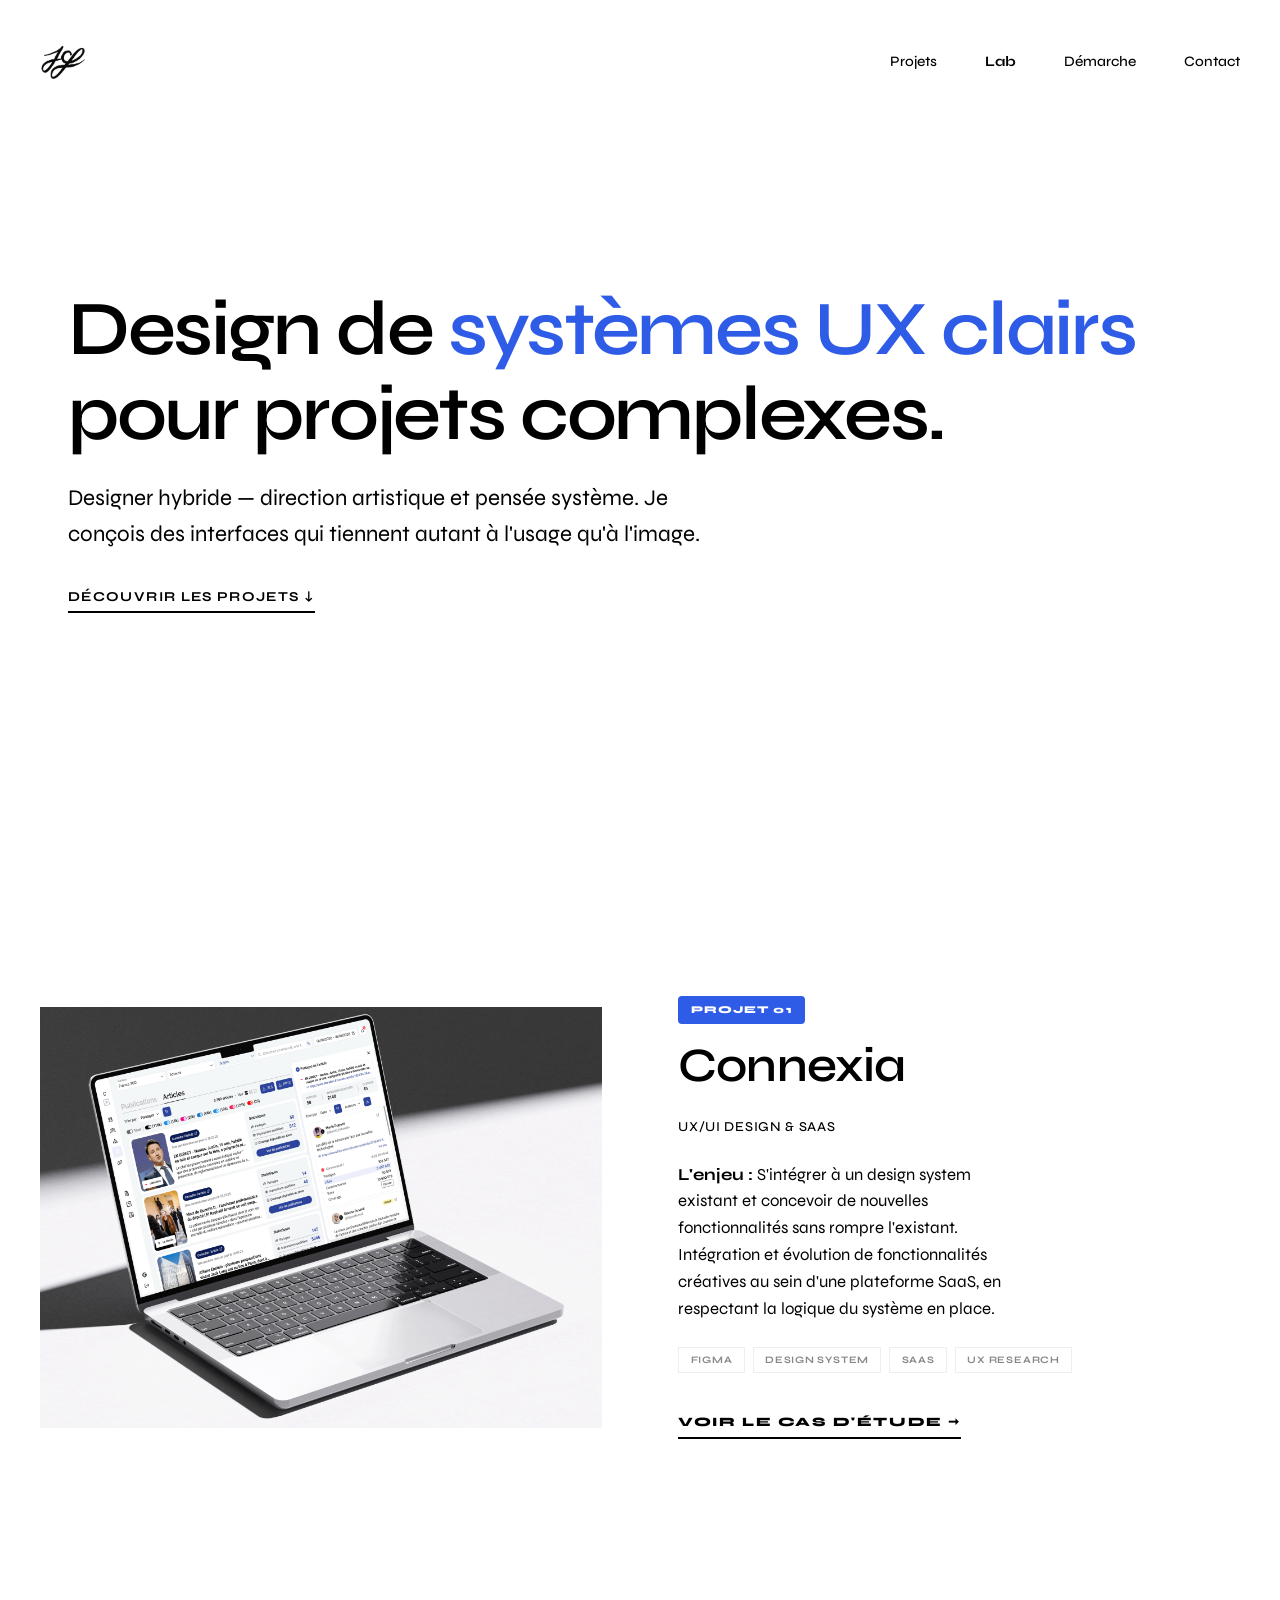
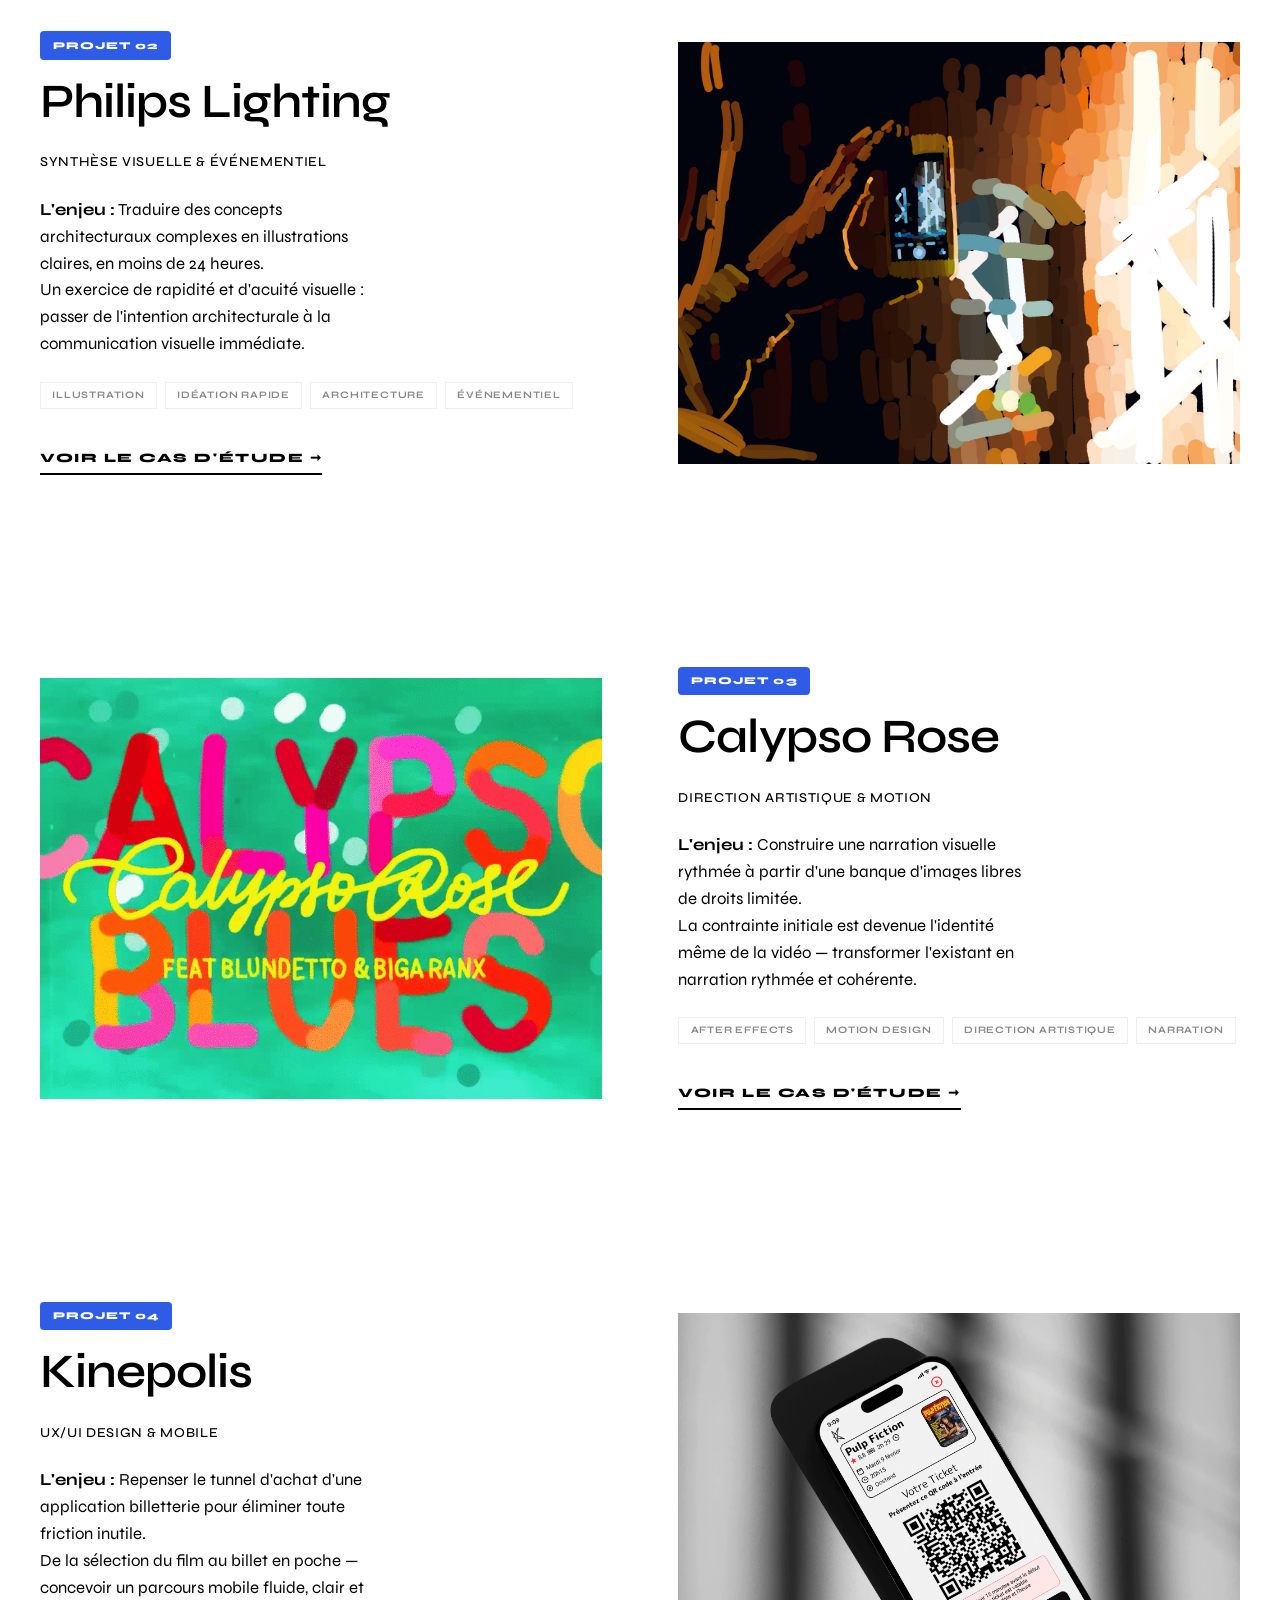
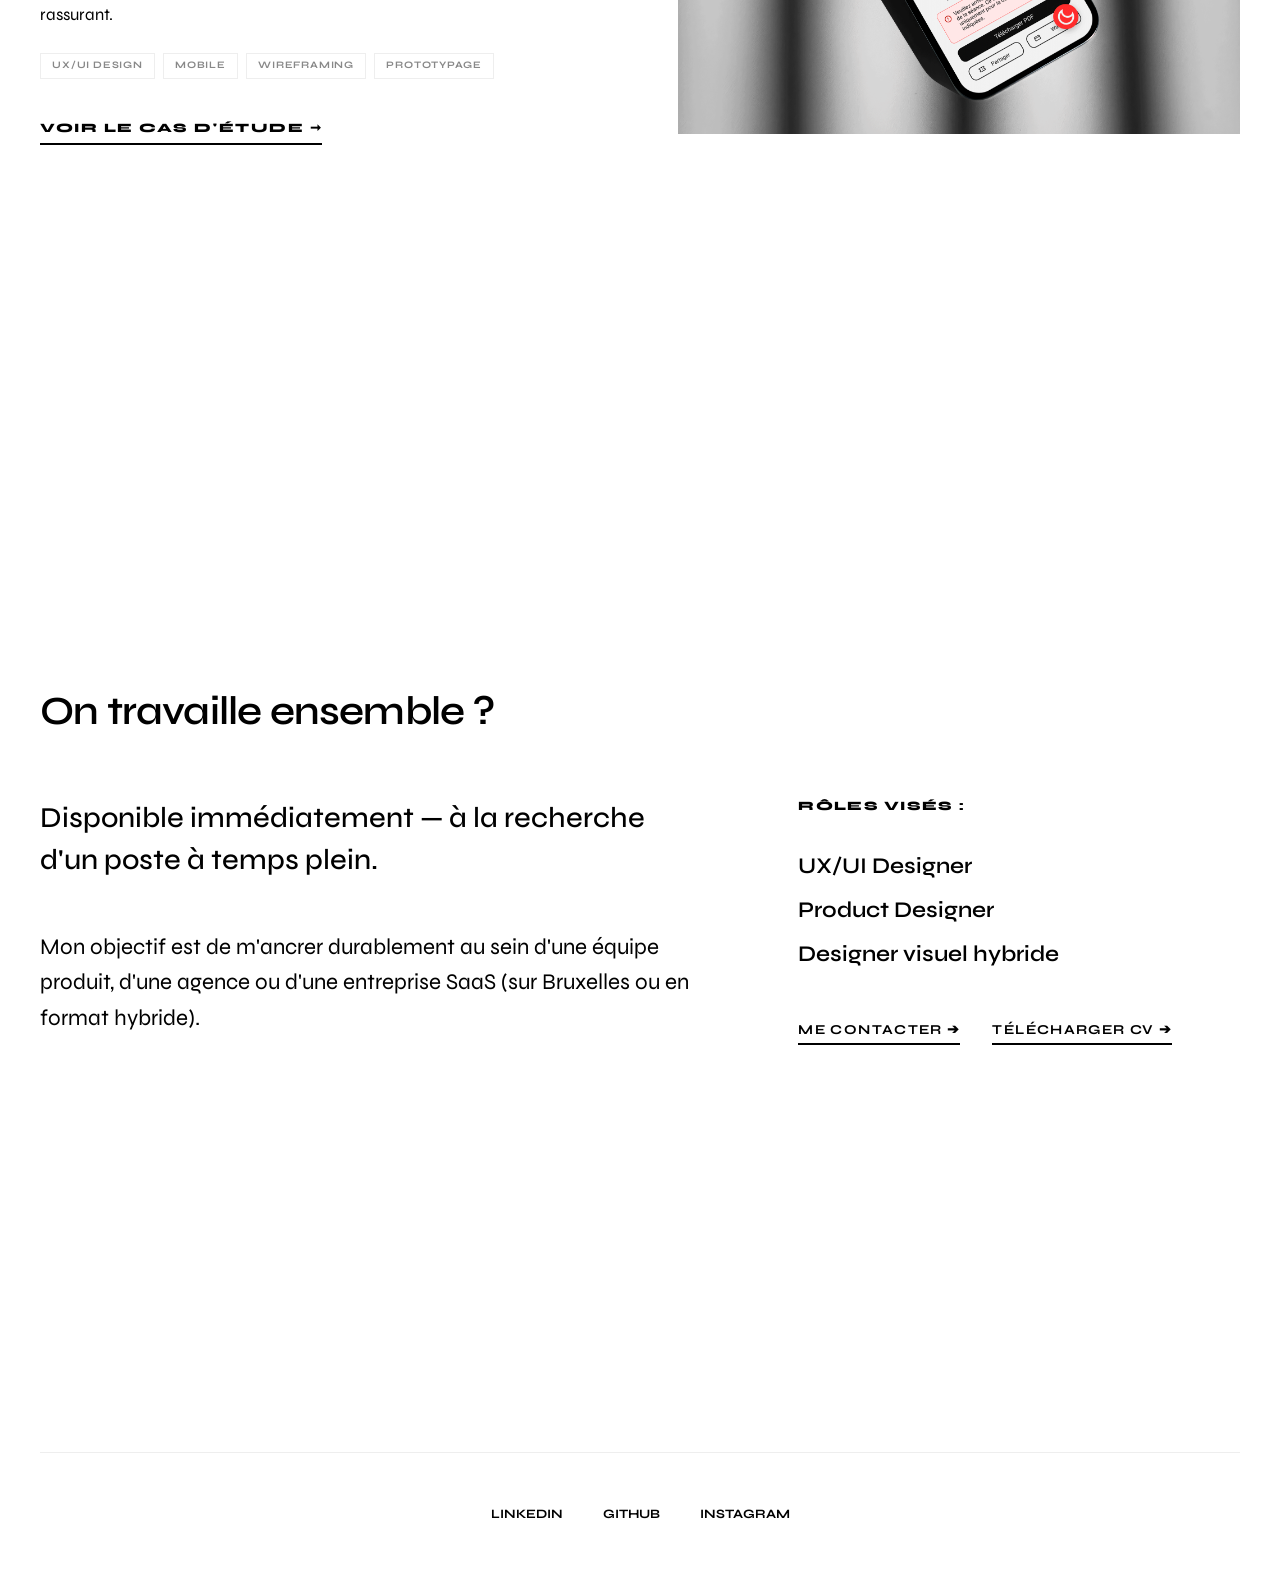
==== commit d5eacefc: "Réorganise l'ordre du menu — Projets, Lab, Démarche, Contact Co-Authored-By: Claude Sonnet 4.6 <nore" ====
--- a/index.html
+++ b/index.html
@@ -21,8 +21,8 @@
             </div>
             <ul class="nav-links">
                 <li><a href="#projets">Projets</a></li>
+                <li><a href="labo.html" class="nav-lab">Lab</a></li>
                 <li><a href="methode.html">Démarche</a></li>
-                <li><a href="labo.html" class="nav-lab">Lab</a></li>
                 <li><a href="#contact">Contact</a></li>
             </ul>
         </nav>
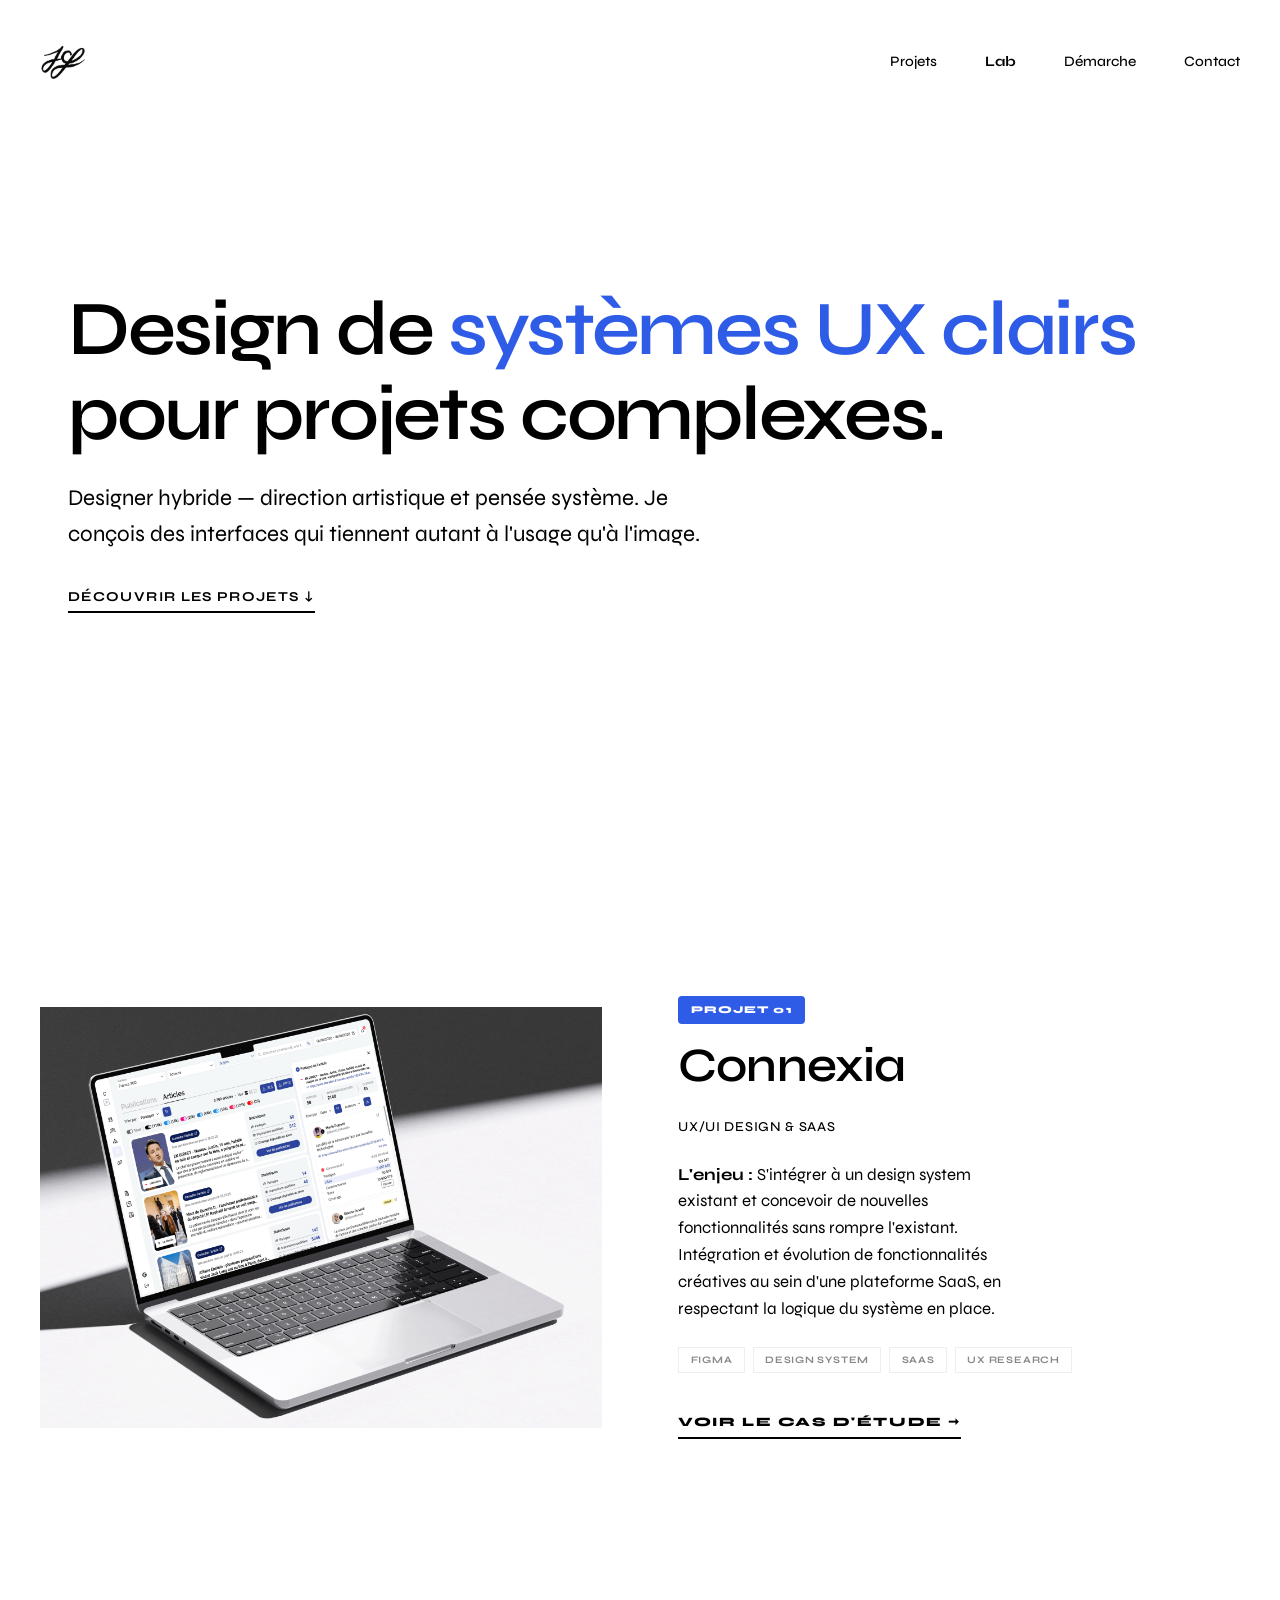
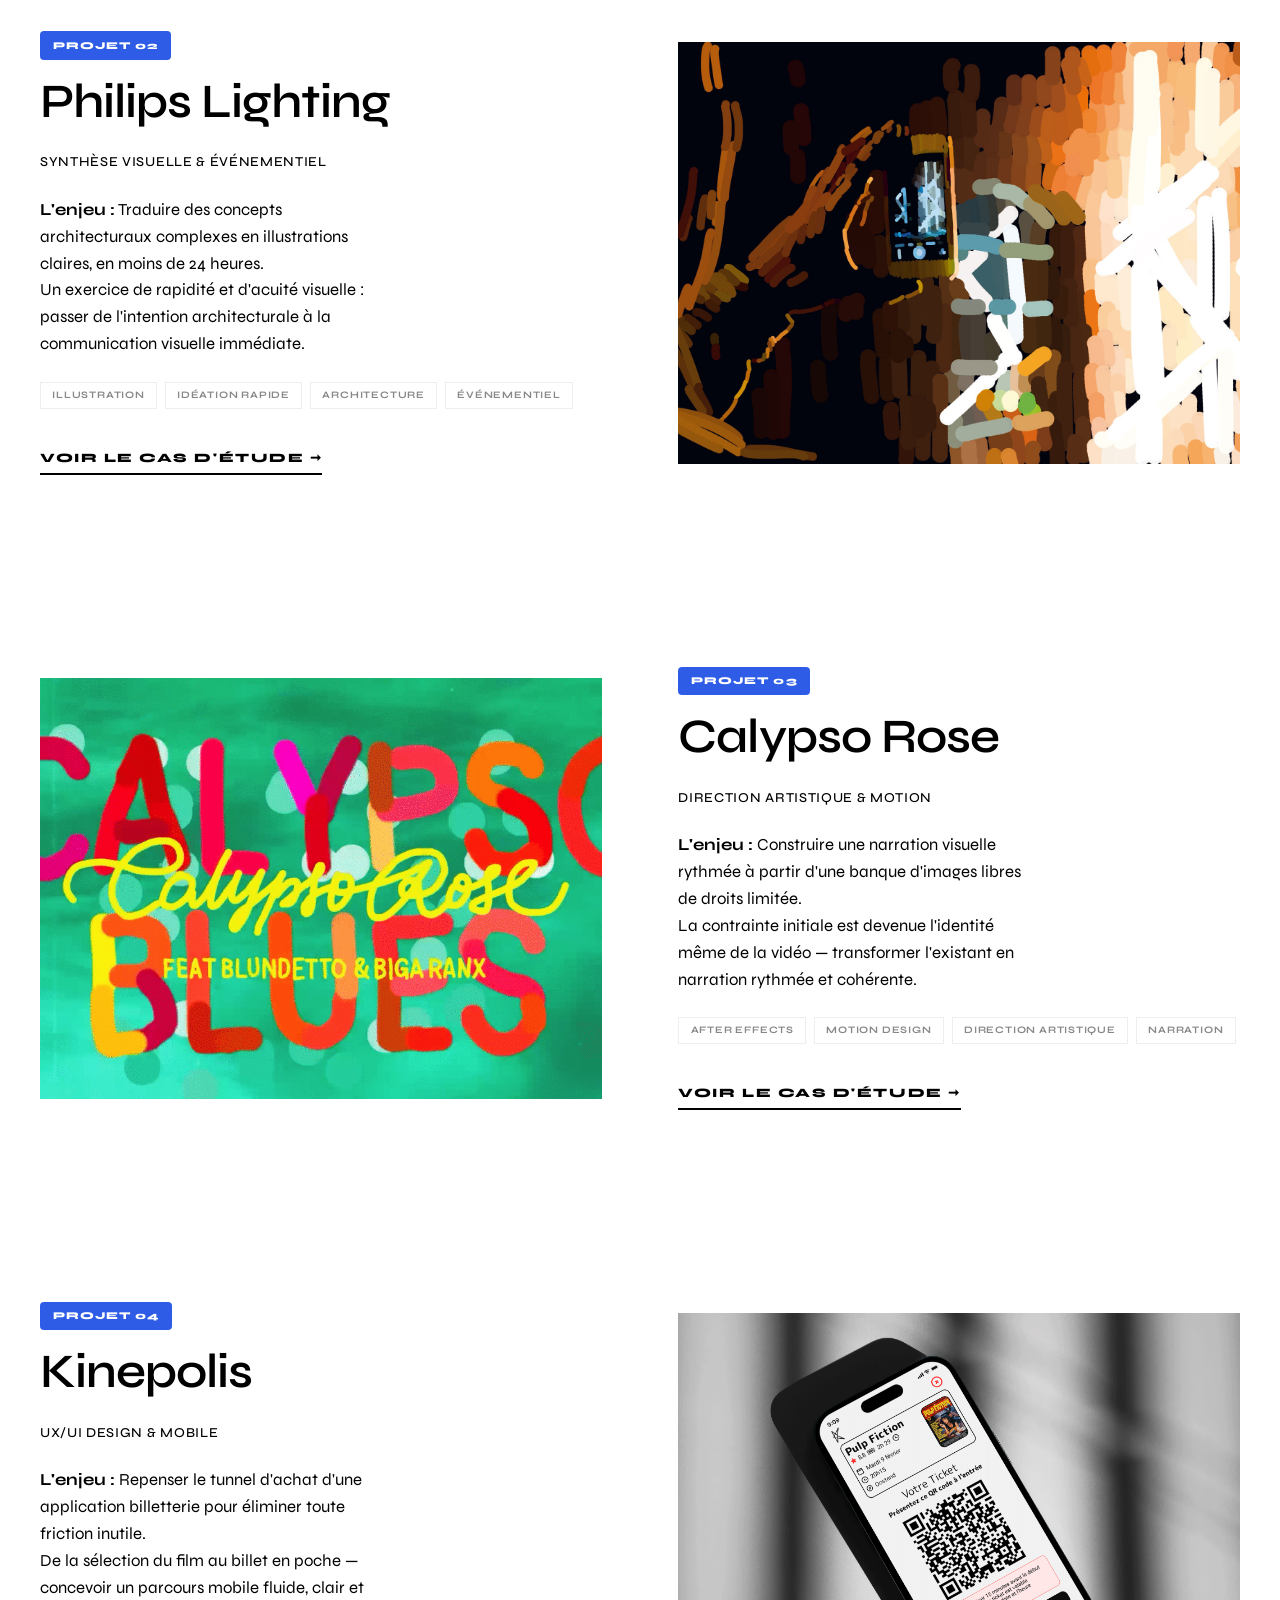
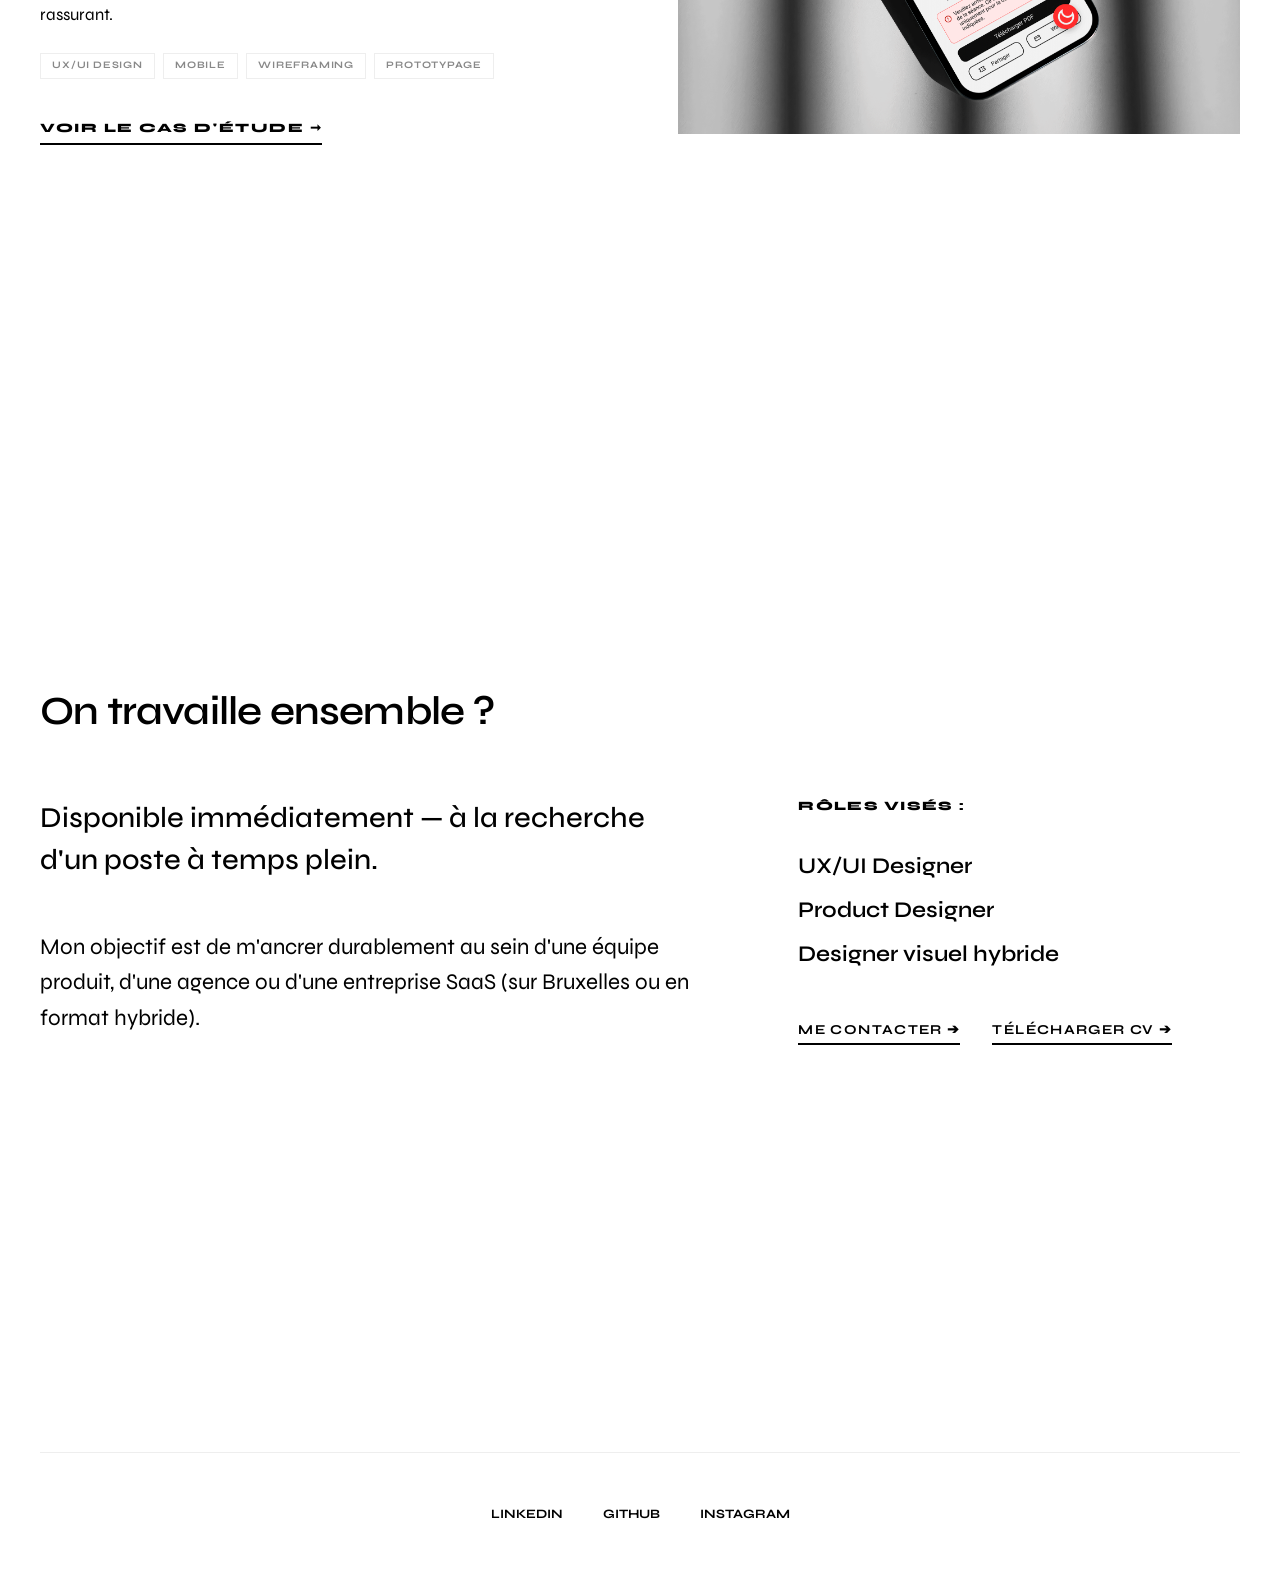
==== commit 5ce27c1d: "Dark mode gris foncé (#141414) + favicon logo sur toutes les pages Co-Authored-By: Claude Sonnet 4.6" ====
--- a/index.html
+++ b/index.html
@@ -10,6 +10,7 @@
     <link rel="preconnect" href="https://fonts.gstatic.com" crossorigin>
     <link href="https://fonts.googleapis.com/css2?family=Syne:wght@400;500;600;700;800&display=swap" rel="stylesheet">
     <link rel="stylesheet" href="style.css">
+    <link rel="icon" href="assets/logo-black.png" type="image/png">
 </head>
 <body>
     <header class="site-header">
--- a/style.css
+++ b/style.css
@@ -1424,3 +1424,97 @@
         margin-top: 1rem;
     }
 }
+
+/* ===========================
+   DARK MODE — préférences OS
+   =========================== */
+@media (prefers-color-scheme: dark) {
+    :root {
+        --color-bg: #141414;
+        --color-text: #F0F0F0;
+        --color-accent: #5B8AFF;
+        --color-divider: #2A2A2A;
+        --color-text-secondary: #CCCCCC;
+        --color-text-muted: #777777;
+        --color-text-caption: #999999;
+        --color-surface: #1E1E1E;
+    }
+
+    /* Logo blanc sur fond sombre */
+    .logo-img {
+        filter: invert(1);
+    }
+
+    /* Header */
+    .site-header {
+        background: rgba(20, 20, 20, 0.85);
+    }
+
+    /* Sections à fond fixe */
+    .takeaways {
+        background: var(--color-surface);
+    }
+
+    .case-hero-img {
+        background: var(--color-surface);
+    }
+
+    .lab-card-visual {
+        background: #1E1E1E;
+    }
+
+    .label {
+        background: #1E1E1E;
+        color: var(--color-text);
+    }
+
+    /* Sticky bar projet */
+    .project-sticky-bar {
+        background: #1E1E1E;
+        border-color: #333;
+        box-shadow: 0 10px 40px rgba(0, 0, 0, 0.4);
+    }
+
+    .sticky-back {
+        background: #F0F0F0;
+        color: #000;
+    }
+
+    .sticky-nav {
+        background: #252525;
+    }
+
+    .sticky-nav-item:hover {
+        background: #F0F0F0;
+        color: #000;
+    }
+
+    /* Boutons flottants */
+    .floating-back-btn {
+        background: #EBEBEB;
+        color: #000;
+    }
+
+    .floating-back-btn:hover {
+        background: #CCC;
+    }
+
+    .lab-btn {
+        background: #EBEBEB;
+        color: #000;
+    }
+
+    .lab-btn:hover {
+        background: #CCC;
+    }
+
+    /* Galerie */
+    .gallery-nav-btn {
+        background: #EBEBEB;
+        color: #000;
+    }
+
+    .gallery-nav-btn:hover {
+        background: #CCC;
+    }
+}
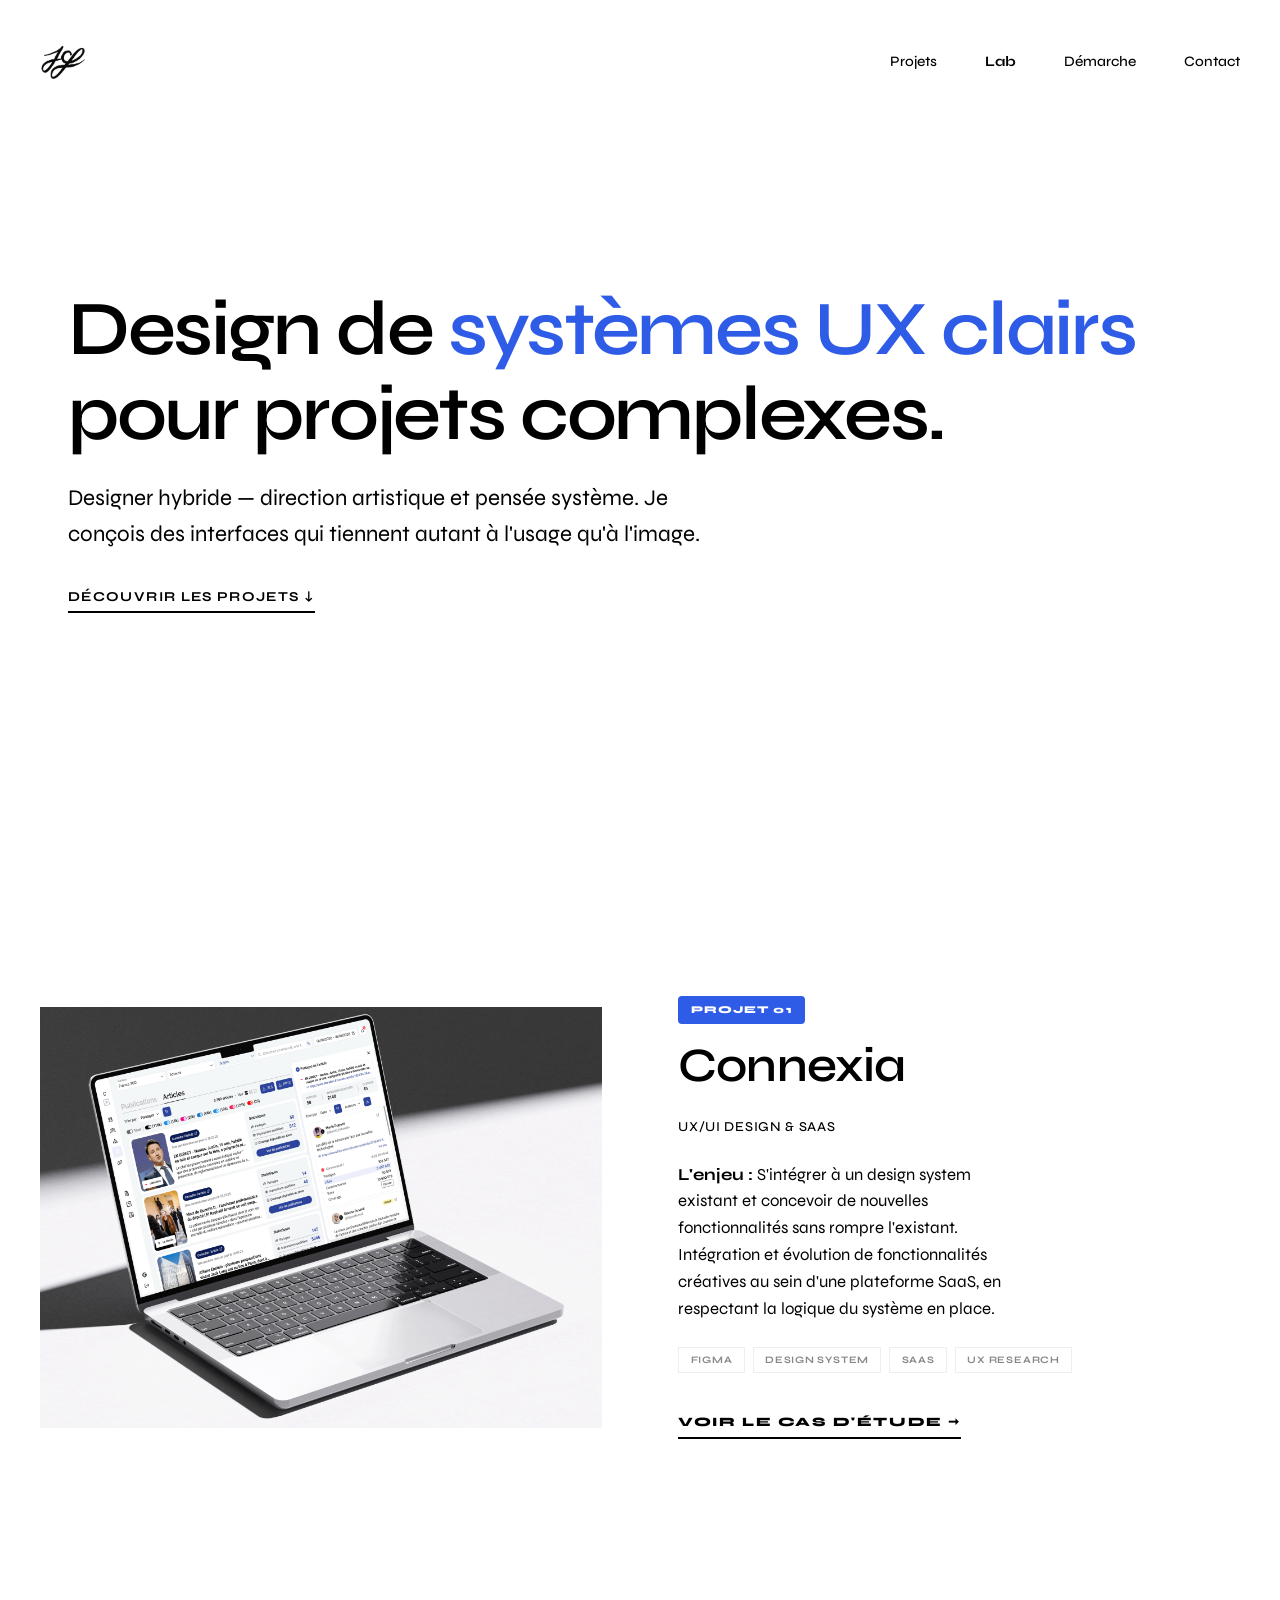
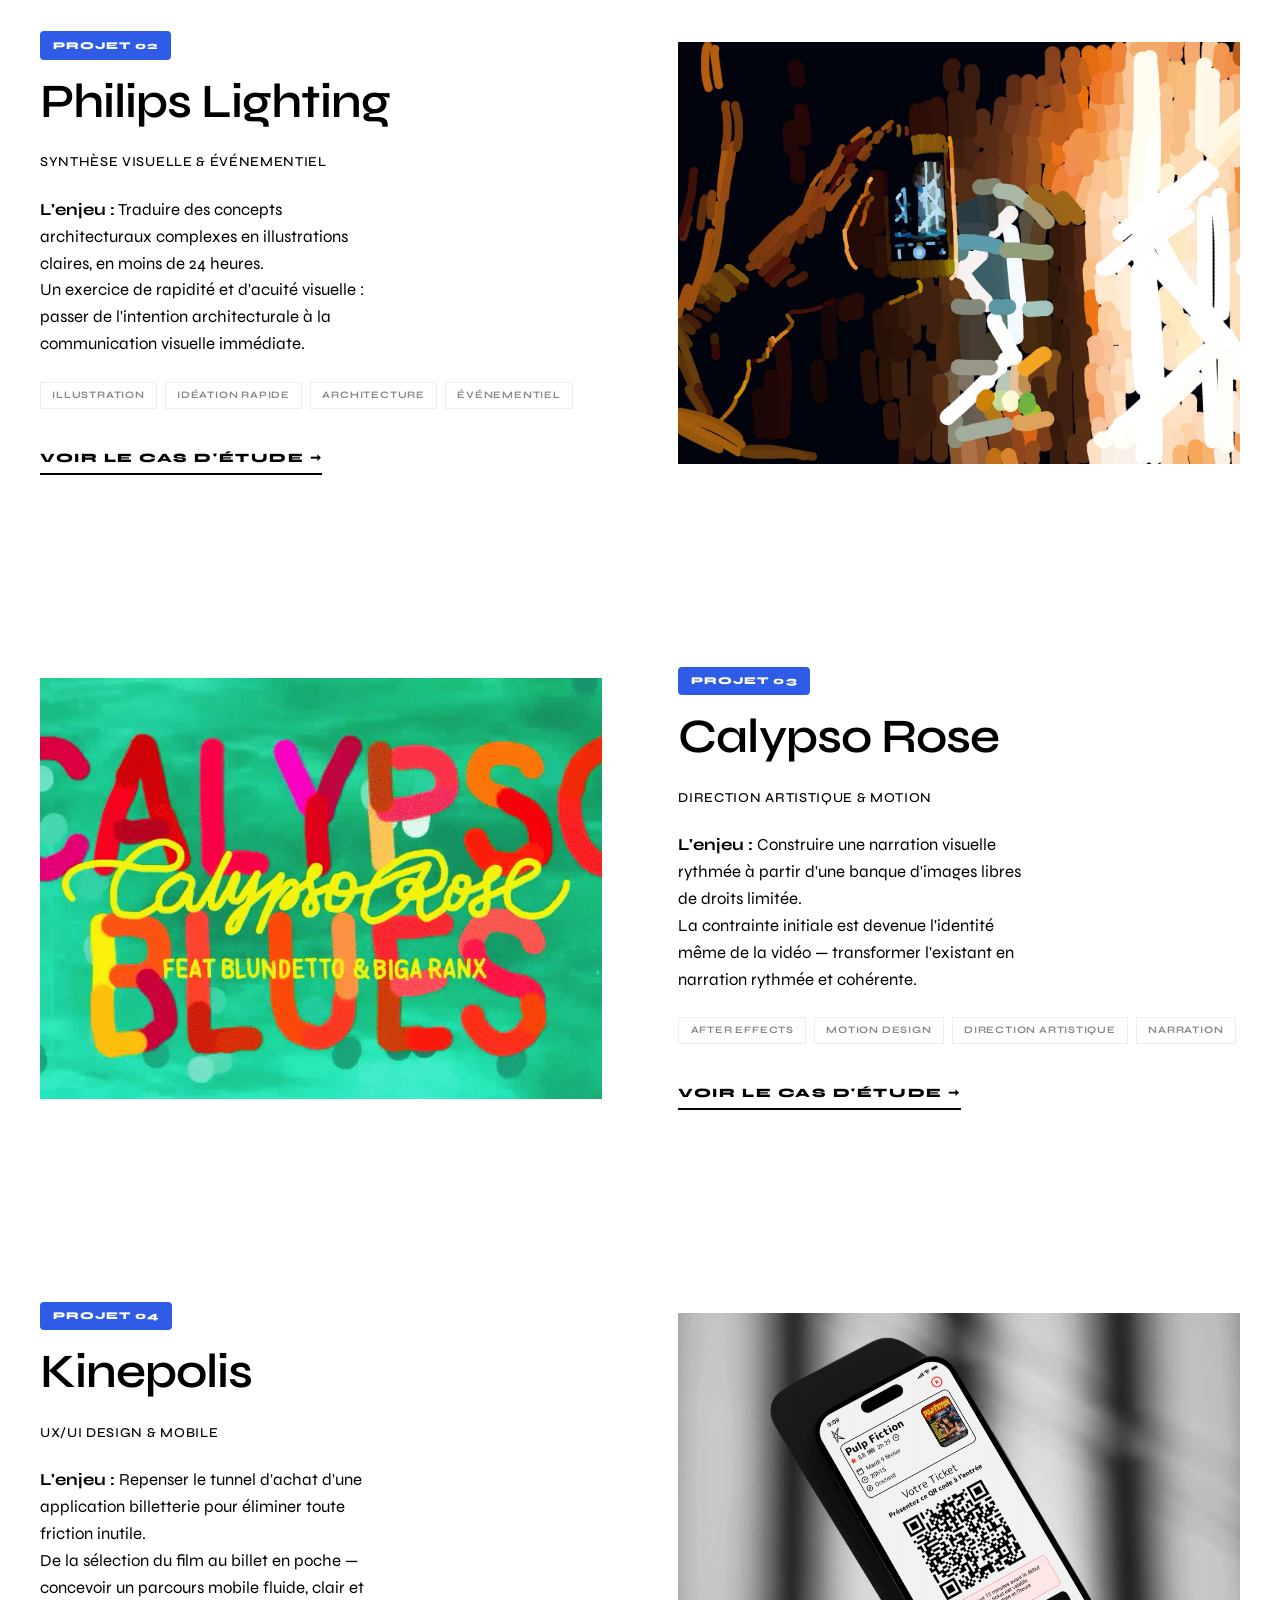
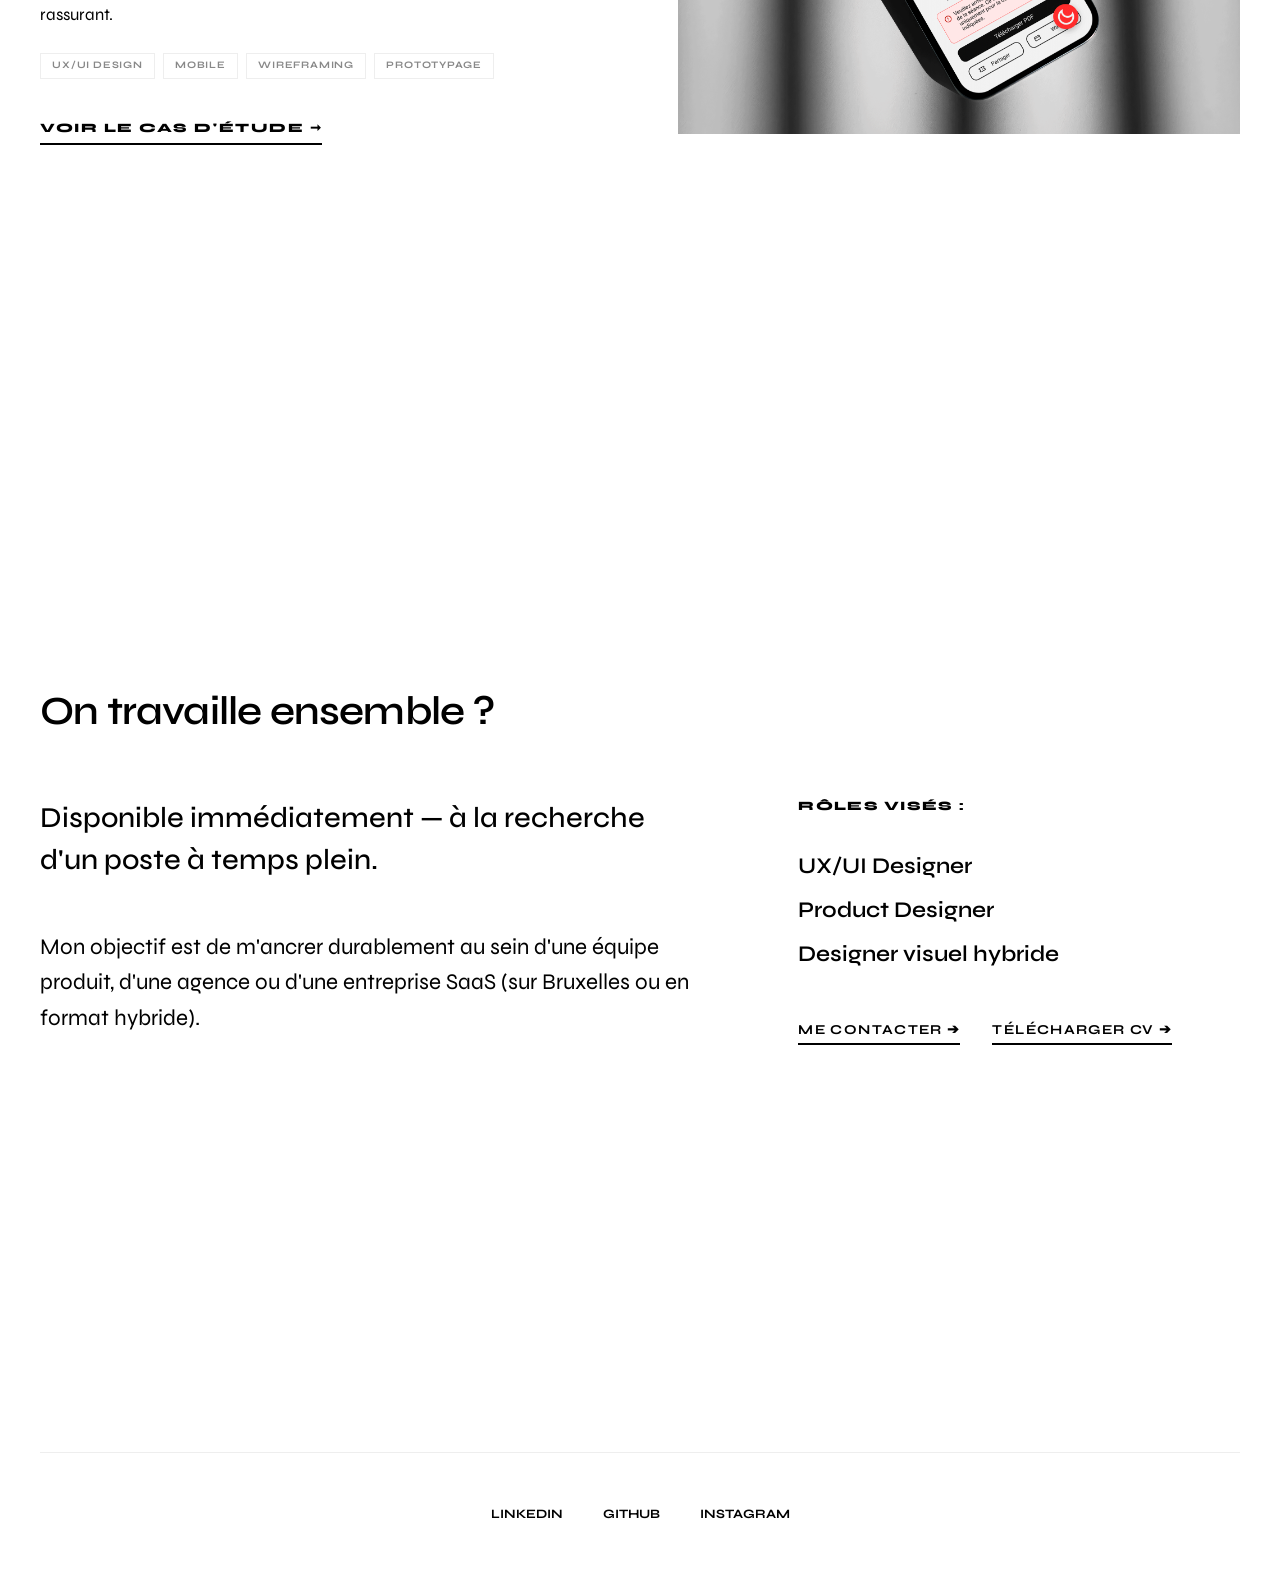
==== commit 181698d9: "Integrate Hotjar tracking code into index.html Added Hotjar tracking code for analytics." ====
--- a/index.html
+++ b/index.html
@@ -11,6 +11,17 @@
     <link href="https://fonts.googleapis.com/css2?family=Syne:wght@400;500;600;700;800&display=swap" rel="stylesheet">
     <link rel="stylesheet" href="style.css">
     <link rel="icon" href="assets/logo-black.png" type="image/png">
+    <!-- Hotjar Tracking Code for portfolio -->
+<script>
+    (function(h,o,t,j,a,r){
+        h.hj=h.hj||function(){(h.hj.q=h.hj.q||[]).push(arguments)};
+        h._hjSettings={hjid:6716768,hjsv:6};
+        a=o.getElementsByTagName('head')[0];
+        r=o.createElement('script');r.async=1;
+        r.src=t+h._hjSettings.hjid+j+h._hjSettings.hjsv;
+        a.appendChild(r);
+    })(window,document,'https://static.hotjar.com/c/hotjar-','.js?sv=');
+</script>
 </head>
 <body>
     <header class="site-header">
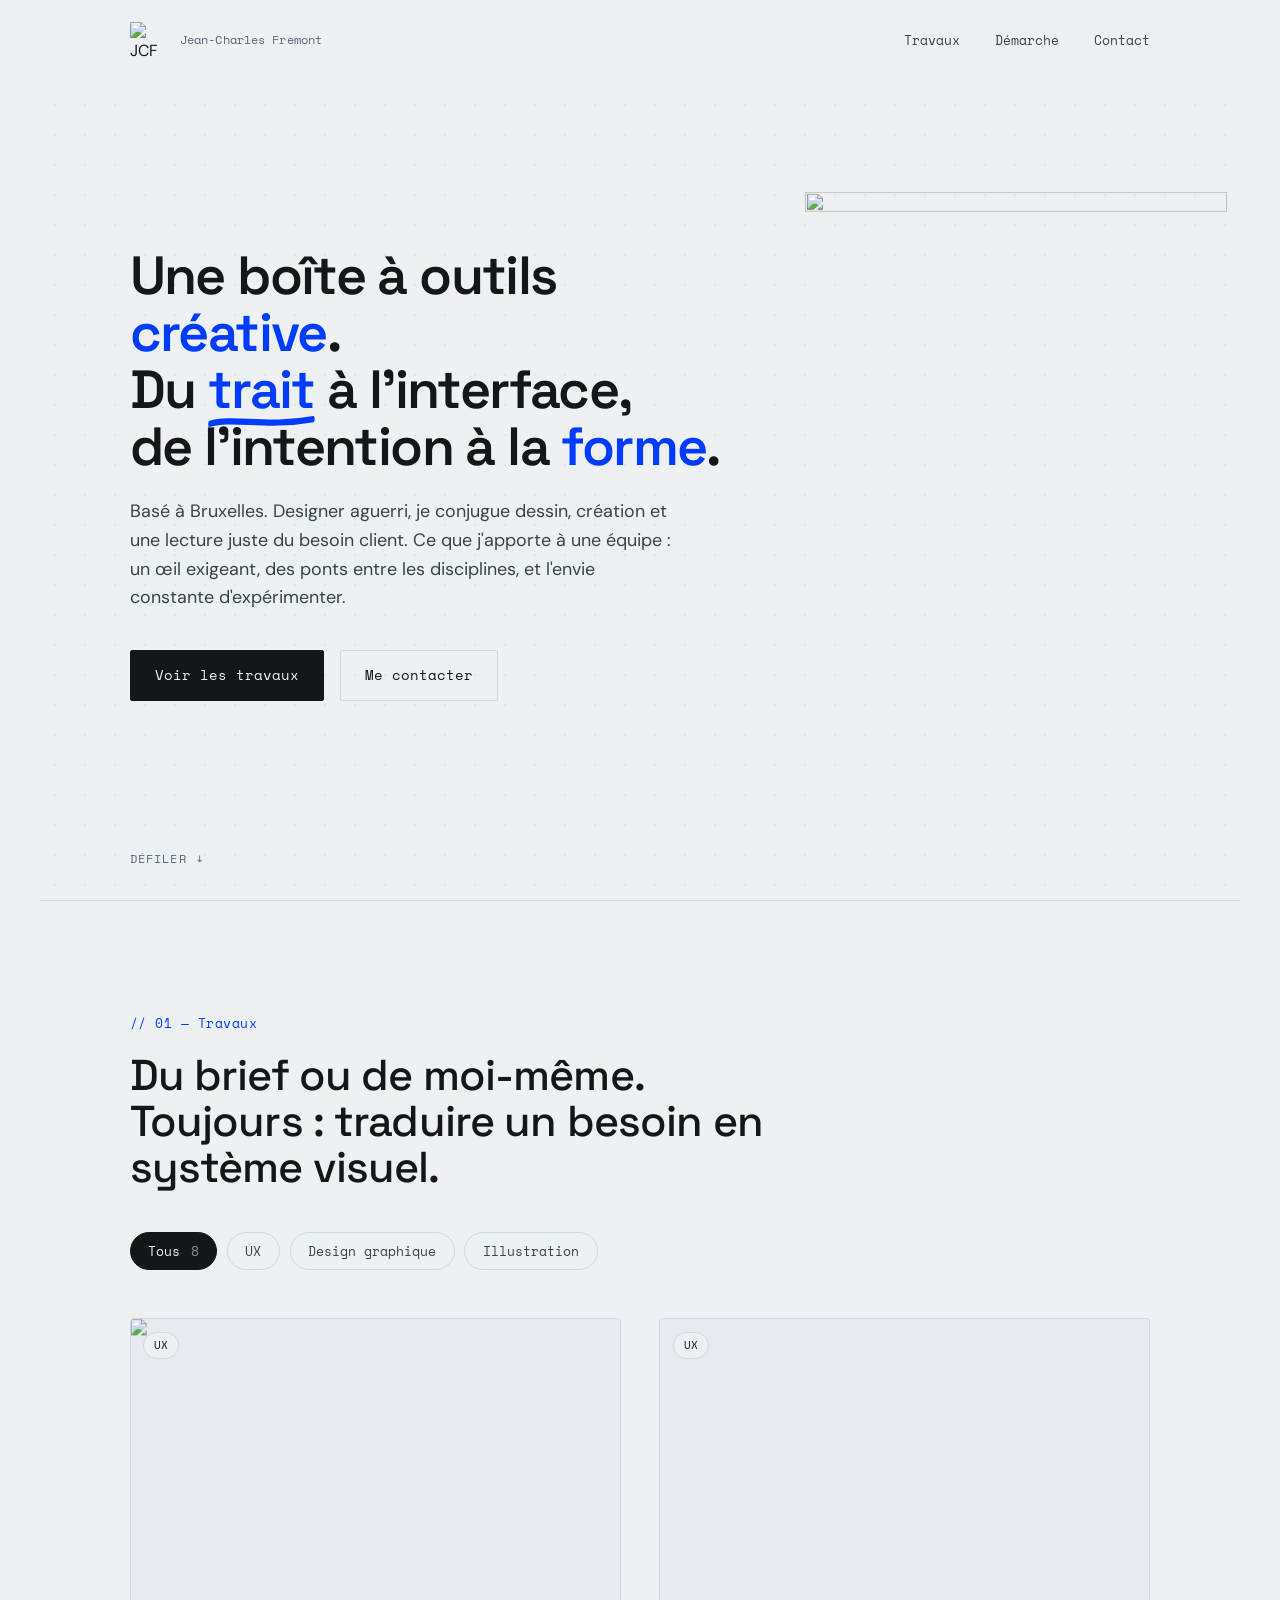
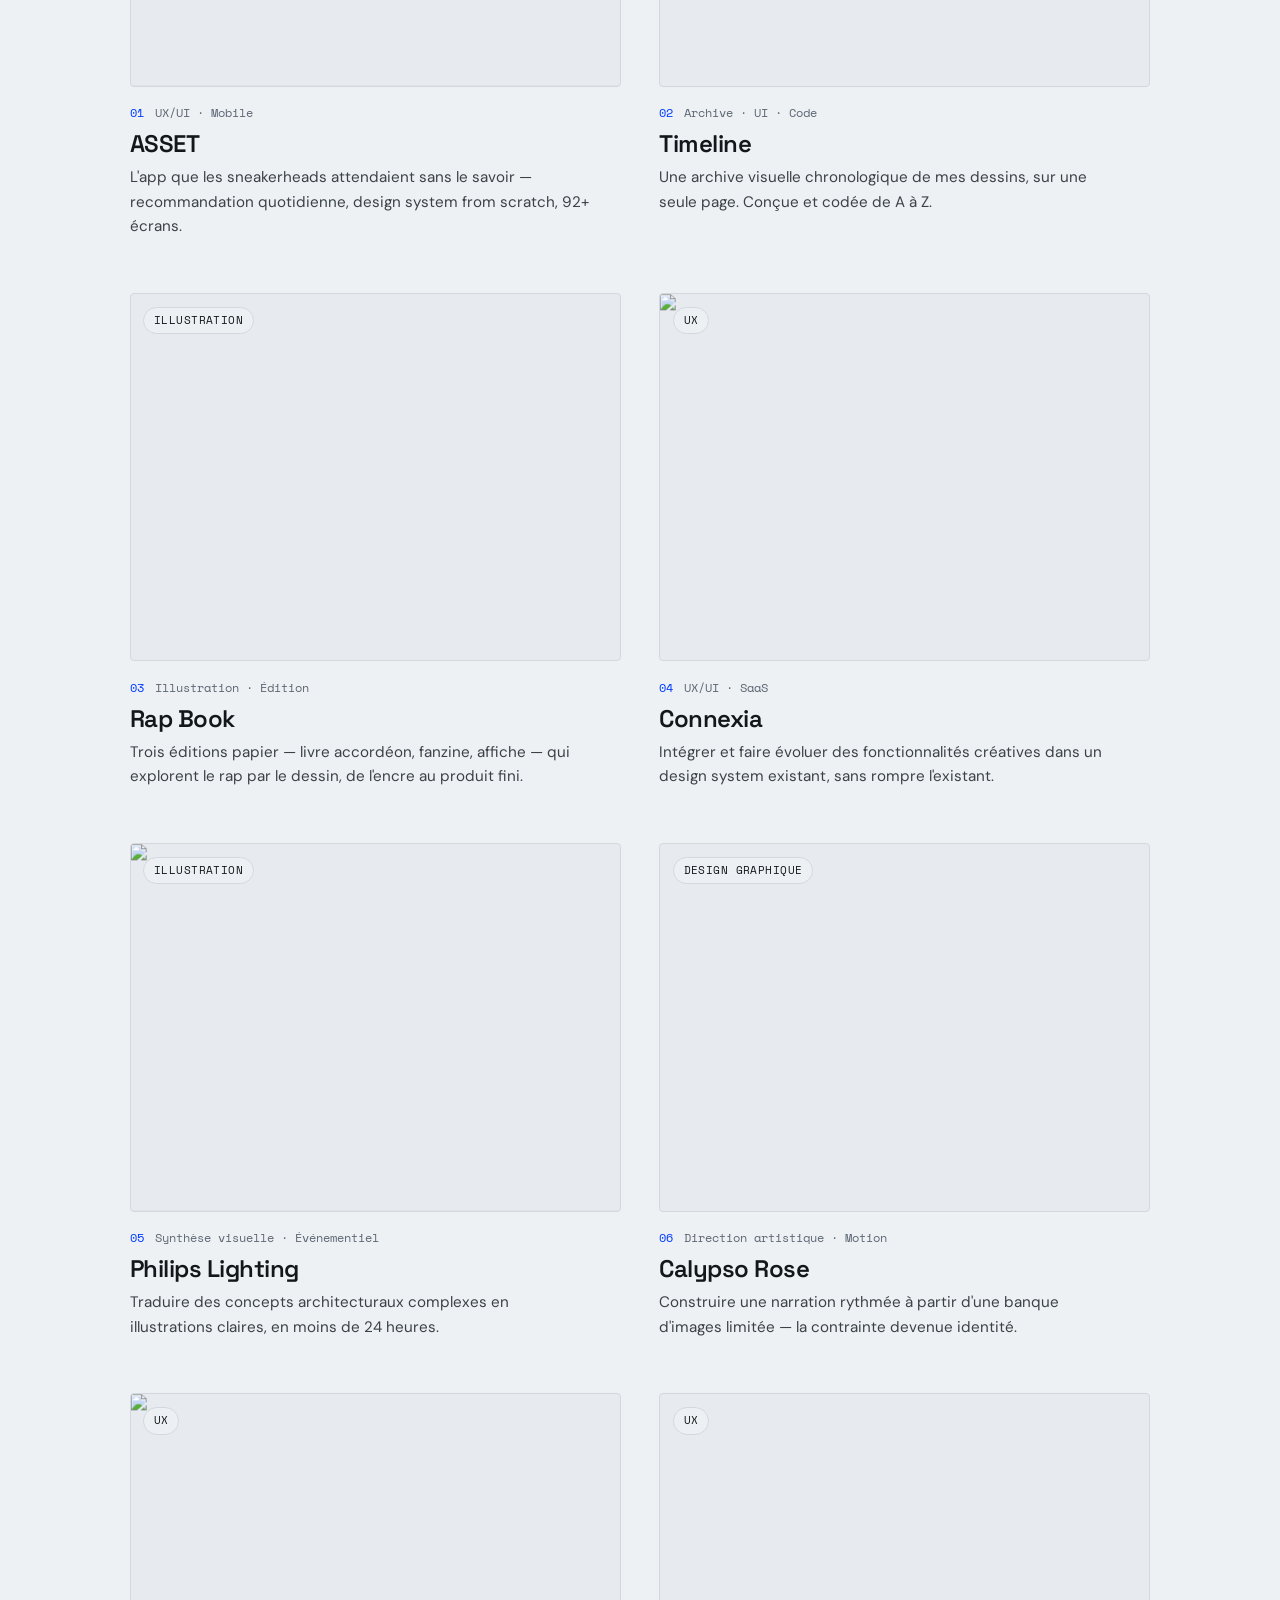
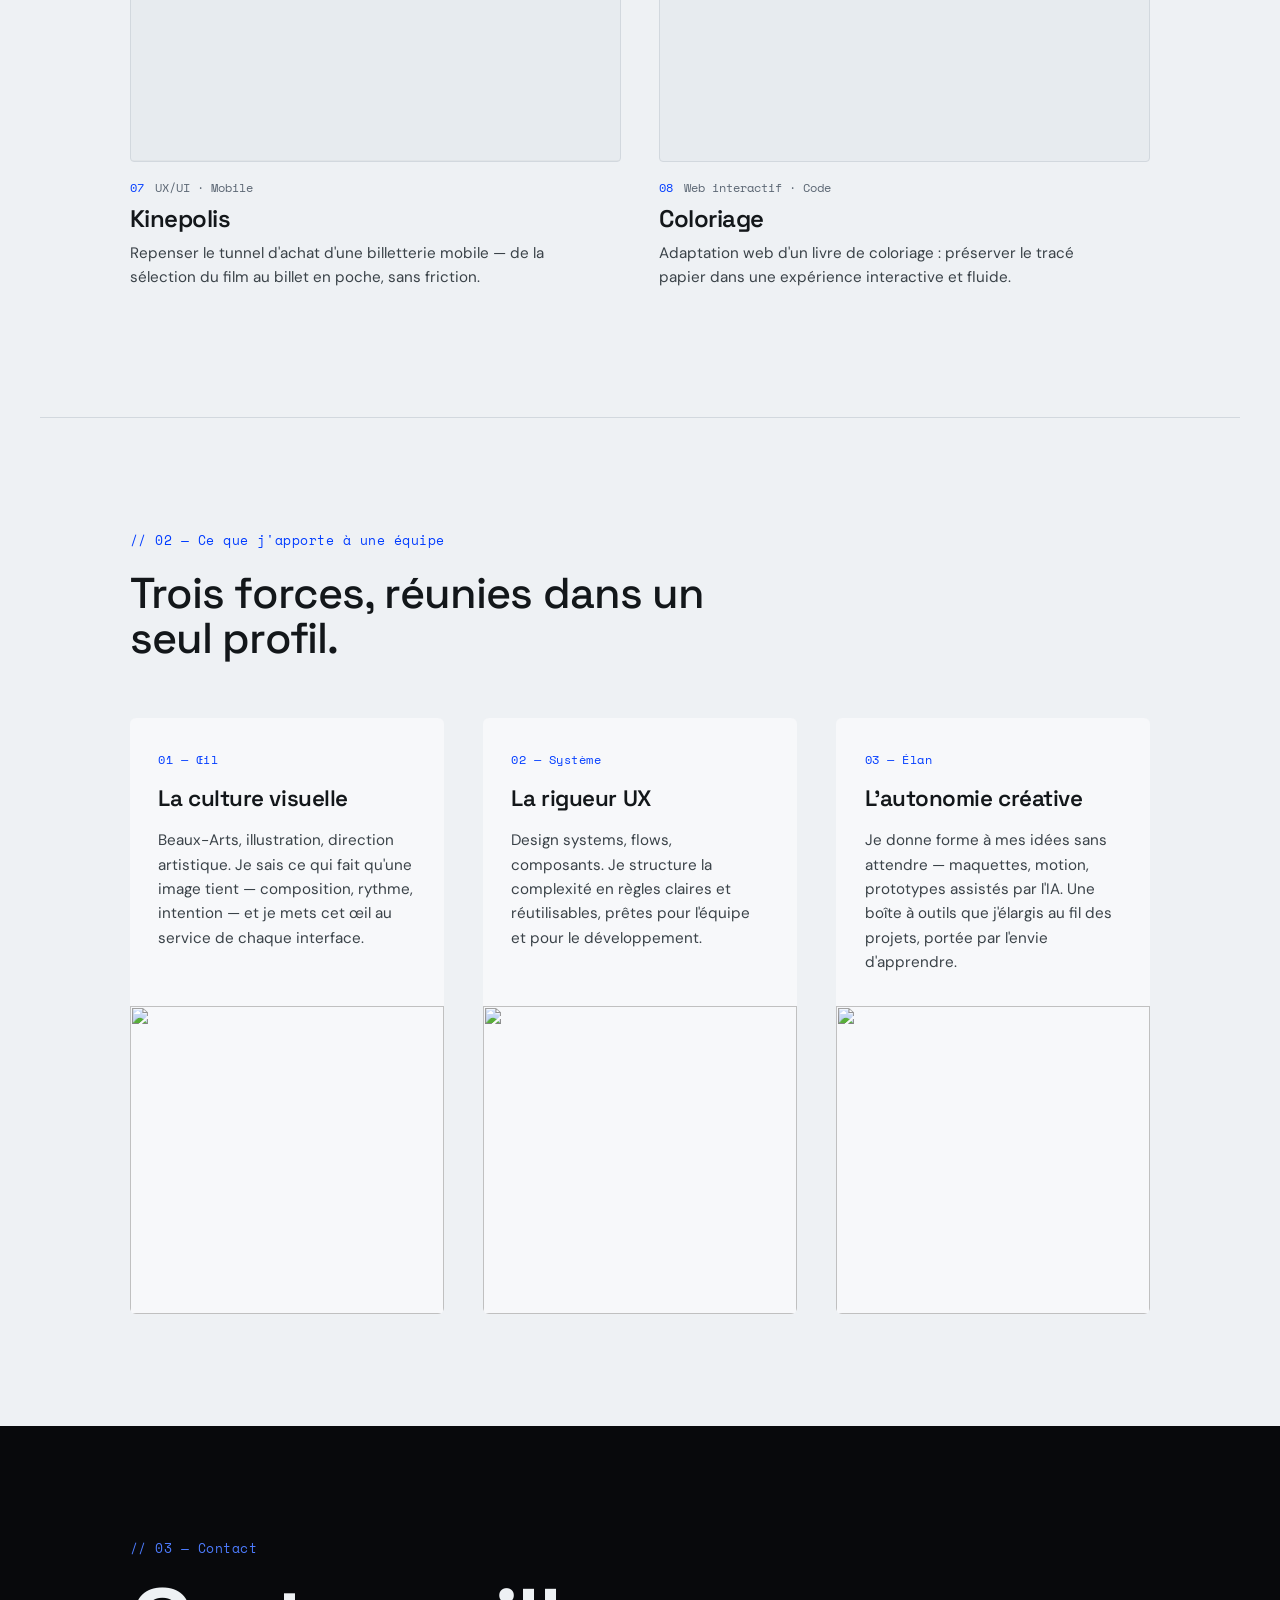
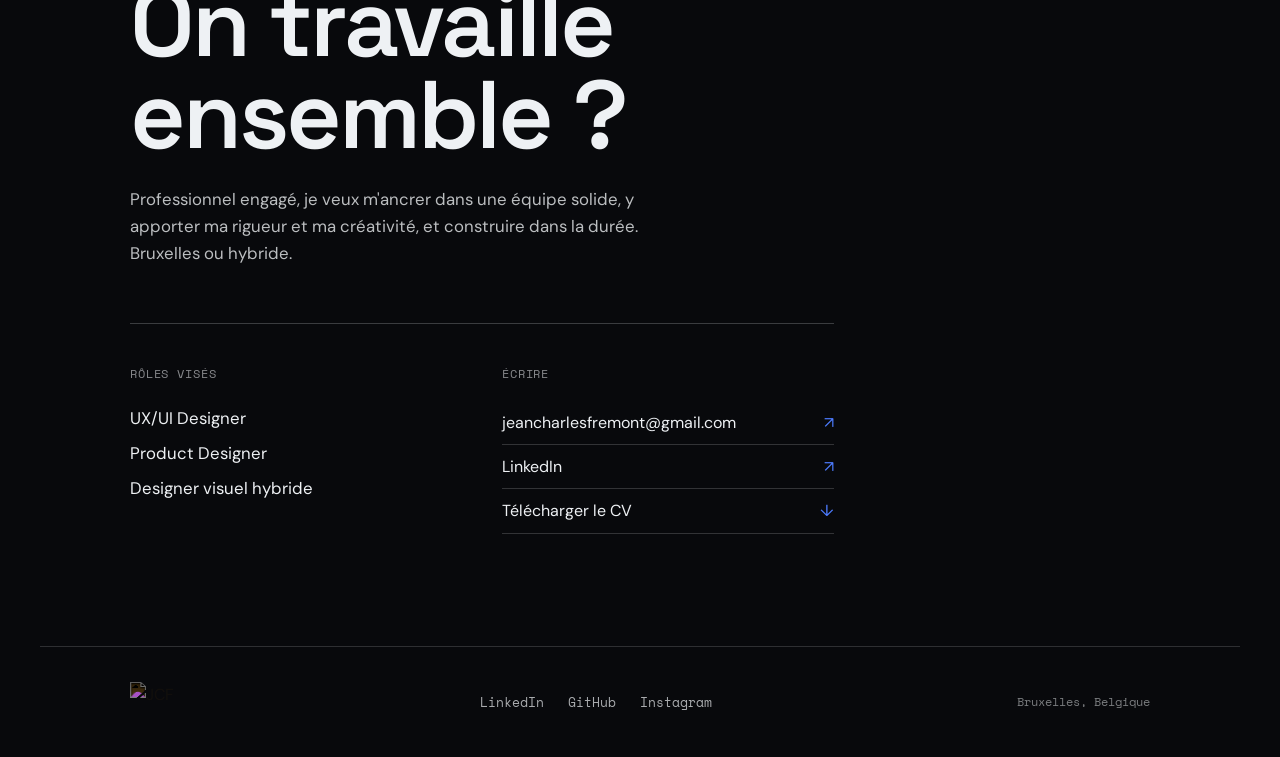
==== commit 08421511: "Add files via upload" ====
--- a/index.html
+++ b/index.html
@@ -3,80 +3,149 @@
 <head>
     <meta charset="UTF-8">
     <meta name="viewport" content="width=device-width, initial-scale=1.0">
-    <title>Jean-Charles Fremont — UX & Visual Designer</title>
-    <meta name="description" content="Portfolio de Jean-Charles Fremont, UX & Visual Designer spécialisé dans la traduction d'intentions visuelles en systèmes clairs.">
-    <!-- Google Fonts: Inter (System) & Syne (Sensible) -->
+    <title>Jean-Charles Fremont — Designer · Bruxelles</title>
+    <meta name="description" content="Jean-Charles Fremont, designer à Bruxelles. Je viens du dessin, j'ai appris à penser en systèmes. Interfaces, illustration, prototypes codés.">
+
+    <!-- Favicon -->
+    <link rel="icon" href="assets/favicon.svg" type="image/svg+xml">
+    <meta name="theme-color" content="#EEF1F4">
+    <link rel="canonical" href="https://portfolio-jcf.vercel.app/">
+
+    <!-- Open Graph -->
+    <meta property="og:type" content="website">
+    <meta property="og:title" content="Jean-Charles Fremont — Designer · Bruxelles">
+    <meta property="og:description" content="Je viens du dessin. J'ai appris à penser en systèmes.">
+    <meta property="og:url" content="https://portfolio-jcf.vercel.app">
+    <meta property="og:image" content="https://portfolio-jcf.vercel.app/assets/images/Connexia_hero.png">
+
     <link rel="preconnect" href="https://fonts.googleapis.com">
     <link rel="preconnect" href="https://fonts.gstatic.com" crossorigin>
-    <link href="https://fonts.googleapis.com/css2?family=Syne:wght@400;500;600;700;800&display=swap" rel="stylesheet">
+    <link href="https://fonts.googleapis.com/css2?family=Space+Grotesk:wght@400;500;600;700&family=DM+Sans:opsz,wght@9..40,400;9..40,500&family=Space+Mono:wght@400;700&display=swap" rel="stylesheet">
     <link rel="stylesheet" href="style.css">
-    <link rel="icon" href="assets/logo-black.png" type="image/png">
-    <!-- Hotjar Tracking Code for portfolio -->
-<script>
-    (function(h,o,t,j,a,r){
-        h.hj=h.hj||function(){(h.hj.q=h.hj.q||[]).push(arguments)};
-        h._hjSettings={hjid:6716768,hjsv:6};
-        a=o.getElementsByTagName('head')[0];
-        r=o.createElement('script');r.async=1;
-        r.src=t+h._hjSettings.hjid+j+h._hjSettings.hjsv;
-        a.appendChild(r);
-    })(window,document,'https://static.hotjar.com/c/hotjar-','.js?sv=');
-</script>
 </head>
 <body>
+    <a class="skip-link" href="#main-content">Aller au contenu</a>
     <header class="site-header">
-        <nav class="nav-container">
-            <div class="logo">
-                <a href="index.html">
-                    <img src="assets/logo-black.png" alt="Jean-Charles Fremont" class="logo-img">
-                </a>
-            </div>
+        <nav class="nav" aria-label="Navigation principale">
+            <a href="index.html" class="wordmark" aria-label="Accueil — Jean-Charles Fremont">
+                <img src="assets/signature.webp" alt="JCF" class="wordmark-sig" width="568" height="503">
+                <span class="wordmark-full">Jean-Charles Fremont</span>
+            </a>
             <ul class="nav-links">
-                <li><a href="#projets">Projets</a></li>
-                <li><a href="labo.html" class="nav-lab">Lab</a></li>
+                <li><a href="#travaux">Travaux</a></li>
                 <li><a href="methode.html">Démarche</a></li>
                 <li><a href="#contact">Contact</a></li>
             </ul>
         </nav>
     </header>
 
-    <main>
-        <section class="hero">
-            <div class="container">
-                <h1 class="manifesto">
-                    <span class="hero-dynamic-phrase">Design de <em>systèmes UX clairs</em> pour projets complexes.</span>
+    <main id="main-content">
+        <section class="hero" id="top">
+            <!-- Trame système + GIF signature -->
+            <div class="hero-canvas" aria-hidden="true">
+                <div class="grid-dots"></div>
+                <img class="hero-gif" src="assets/hero-icon-loop.webp" alt="" width="450" height="550" fetchpriority="high" data-static="assets/hero-icon-static-t.webp">
+            </div>
+
+            <div class="hero-inner">
+                <h1 class="hero-title">
+                    <span class="line">Une boîte à outils <span class="accent">créative</span>.</span>
+                    <span class="line">Du <span class="accent">trait<svg class="ul" viewBox="0 0 220 14" preserveAspectRatio="none" aria-hidden="true"><path d="M3,9 C50,3 120,12 217,5" fill="none"/></svg></span> à l'interface,<br class="br-mobile"> de l'intention à la <span class="accent">forme</span>.</span>
                 </h1>
-                <p class="subtitle">
-                    Designer hybride — direction artistique et pensée système. Je conçois des interfaces qui tiennent autant à l'usage qu'à l'image.
+
+                <p class="hero-sub">
+                    Basé à Bruxelles. Designer aguerri, je conjugue dessin, création et une lecture juste du besoin client. Ce que j'apporte à une équipe&nbsp;: un œil exigeant, des ponts entre les disciplines, et l'envie constante d'expérimenter.
                 </p>
-                <div class="cta-container">
-                    <a href="#projets" class="cta-scroll">Découvrir les projets ↓</a>
+
+                <div class="hero-cta">
+                    <a href="#travaux" class="btn btn-primary">Voir les travaux</a>
+                    <a href="#contact" class="btn btn-ghost">Me contacter</a>
                 </div>
+            </div>
+
+            <a href="#travaux" class="scroll-hint" aria-label="Défiler vers les travaux">
+                <span>défiler</span>
+                <span class="scroll-arrow" aria-hidden="true">↓</span>
+            </a>
+        </section>
+
+        <!-- ====================== TRAVAUX ====================== -->
+        <section id="travaux" class="travaux">
+            <div class="section-head">
+                <p class="section-kicker">// 01 — Travaux</p>
+                <h2 class="section-title">Du brief ou de moi-même.<br>Toujours&nbsp;: traduire un besoin en système&nbsp;visuel.</h2>
+            </div>
+
+            <div class="filters" role="group" aria-label="Filtrer les travaux">
+                <button class="filter is-active" data-filter="all" aria-pressed="true">Tous <span class="filter-count"></span></button>
+                <button class="filter" data-filter="UX" aria-pressed="false">UX</button>
+                <button class="filter" data-filter="Design graphique" aria-pressed="false">Design graphique</button>
+                <button class="filter" data-filter="Illustration" aria-pressed="false">Illustration</button>
+            </div>
+
+            <div class="works-grid" id="works-grid">
+                <!-- injecté via projects.js / main.js -->
             </div>
         </section>
 
+        <!-- ====================== SIGNAL ====================== -->
+        <section id="signal" class="signal">
+            <div class="section-head" data-reveal>
+                <p class="section-kicker">// 02 — Ce que j'apporte à une équipe</p>
+                <h2 class="section-title">Trois forces, réunies dans un seul profil.</h2>
+            </div>
 
-        <section id="projets" class="projects-grid">
-            <!-- Injecté via JS -->
+            <div class="signal-grid">
+                <article class="signal-card" data-reveal>
+                    <p class="signal-label">01 — Œil</p>
+                    <h3 class="signal-title">La culture visuelle</h3>
+                    <p class="signal-text">Beaux-Arts, illustration, direction artistique. Je sais ce qui fait qu'une image tient — composition, rythme, intention — et je mets cet œil au service de chaque interface.</p>
+                    <div class="signal-ico" aria-hidden="true">
+                        <img class="signal-gif" src="assets/skill-oeil-loop.webp" alt="" loading="lazy" data-static="assets/skill-oeil-static.webp">
+                    </div>
+                </article>
+
+                <article class="signal-card" data-reveal>
+                    <p class="signal-label">02 — Système</p>
+                    <h3 class="signal-title">La rigueur UX</h3>
+                    <p class="signal-text">Design systems, flows, composants. Je structure la complexité en règles claires et réutilisables, prêtes pour l'équipe et pour le développement.</p>
+                    <div class="signal-ico" aria-hidden="true">
+                        <img class="signal-gif" src="assets/skill-systeme-loop.webp" alt="" loading="lazy" data-static="assets/skill-systeme-static.webp">
+                    </div>
+                </article>
+
+                <article class="signal-card" data-reveal>
+                    <p class="signal-label">03 — Élan</p>
+                    <h3 class="signal-title">L'autonomie créative</h3>
+                    <p class="signal-text">Je donne forme à mes idées sans attendre — maquettes, motion, prototypes assistés par l'IA. Une boîte à outils que j'élargis au fil des projets, portée par l'envie d'apprendre.</p>
+                    <div class="signal-ico" aria-hidden="true">
+                        <img class="signal-gif" src="assets/skill-elan-loop.webp" alt="" loading="lazy" data-static="assets/skill-elan-static.webp">
+                    </div>
+                </article>
+            </div>
         </section>
 
-        <section id="contact" class="availability-section container">
-            <h2 class="section-heading" style="margin-bottom: 2rem;">On travaille ensemble ?</h2>
-            <div class="availability-grid">
-                <div class="status-box">
-                    <p class="intro-large">Disponible immédiatement — à la recherche d'un poste à temps plein.</p>
-                    <p class="subtitle" style="margin-top: 2rem;">Mon objectif est de m'ancrer durablement au sein d'une équipe produit, d'une agence ou d'une entreprise SaaS (sur Bruxelles ou en format hybride).</p>
-                </div>
-                <div class="roles-box">
-                    <h3>Rôles visés :</h3>
-                    <ul>
-                        <li>UX/UI Designer</li>
-                        <li>Product Designer</li>
-                        <li>Designer visuel hybride</li>
-                    </ul>
-                    <div style="display:flex; gap:2rem; flex-wrap:wrap; margin-top: 3rem; align-items:center;">
-                        <a href="https://www.linkedin.com/in/fremontjeancharles/" target="_blank" class="cta-scroll">Me contacter ➔</a>
-                        <a href="assets/CV_JC_Fremont.pdf" download class="cta-scroll">Télécharger CV ➔</a>
+        <!-- ====================== CONTACT ====================== -->
+        <section id="contact" class="contact">
+            <div class="contact-inner" data-reveal>
+                <p class="section-kicker">// 03 — Contact</p>
+                <h2 class="contact-head">On travaille<br>ensemble&nbsp;?</h2>
+                <p class="contact-lead">Professionnel engagé, je veux m'ancrer dans une équipe solide, y apporter ma rigueur et ma créativité, et construire dans la durée. Bruxelles ou hybride.</p>
+
+                <div class="contact-cols">
+                    <div class="contact-col">
+                        <p class="contact-k">Rôles visés</p>
+                        <ul class="contact-list">
+                            <li>UX/UI Designer</li>
+                            <li>Product Designer</li>
+                            <li>Designer visuel hybride</li>
+                        </ul>
+                    </div>
+                    <div class="contact-col">
+                        <p class="contact-k">Écrire</p>
+                        <a class="contact-link" href="mailto:jeancharlesfremont@gmail.com">jeancharlesfremont@gmail.com <span aria-hidden="true">↗</span></a>
+                        <a class="contact-link" href="https://www.linkedin.com/in/fremontjeancharles/" target="_blank" rel="noopener">LinkedIn <span aria-hidden="true">↗</span></a>
+                        <a class="contact-link" href="assets/CV_JC_Fremont.pdf" download>Télécharger le CV <span aria-hidden="true">↓</span></a>
                     </div>
                 </div>
             </div>
@@ -84,18 +153,18 @@
     </main>
 
     <footer class="site-footer">
-        <div class="container">
-            <div class="footer-bottom">
-                <ul class="social-links">
-                    <li><a href="https://www.linkedin.com/in/fremontjeancharles/" target="_blank">LinkedIn</a></li>
-                    <li><a href="https://github.com/HANDBXL" target="_blank">GitHub</a></li>
-                    <li><a href="https://www.instagram.com/jean.charles.fremont/" target="_blank">Instagram</a></li>
-                </ul>
-            </div>
+        <div class="footer-inner">
+            <img src="assets/signature.webp" alt="JCF" class="footer-sig" width="568" height="503">
+            <ul class="footer-social">
+                <li><a href="https://www.linkedin.com/in/fremontjeancharles/" target="_blank" rel="noopener">LinkedIn</a></li>
+                <li><a href="https://github.com/HANDBXL" target="_blank" rel="noopener">GitHub</a></li>
+                <li><a href="https://www.instagram.com/jean.charles.fremont/" target="_blank" rel="noopener">Instagram</a></li>
+            </ul>
+            <span class="footer-meta">Bruxelles, Belgique</span>
         </div>
     </footer>
 
-    <script src="projects.js"></script>
+    <script src="projects.js?v=3"></script>
     <script src="main.js"></script>
 </body>
 </html>
--- a/style.css
+++ b/style.css
@@ -1,1520 +1,964 @@
+/* ============================================================
+   PORTFOLIO V2 — Jean-Charles Fremont
+   DA : coque technique froide (Piste B) + trait dessiné (Piste A)
+   ============================================================ */
+
 :root {
-    /* Pure Palette */
-    --color-bg: #FFFFFF;
-    --color-text: #000000;
-    --color-accent: #2E5CE6;
-    --color-divider: #EEEEEE;
-
-    /* Extended greys */
-    --color-text-secondary: #333333;
-    --color-text-muted: #888888;
-    --color-text-caption: #666666;
-    --color-surface: #F9F9F9;
-
-    /* Single Typography */
-    --font-main: 'Syne', sans-serif;
-
-    /* Grid */
-    --container-max-width: 1400px;
-    --side-margin: clamp(1.25rem, 4vw, 2.5rem);
-    --section-padding: 6rem var(--side-margin);
-}
-
-* {
-    margin: 0;
-    padding: 0;
-    box-sizing: border-box;
-}
+    color-scheme: light; /* site light-only : évite les contrôles UA sombres en dark mode OS */
+
+    /* --- Couleur ----------------------------------------------------- */
+    --bg:           #EEF1F4;   /* gris bleuté froid */
+    --bg-deep:      #E7EBEF;   /* fond des creux */
+    --surface:      #F7F8FA;   /* cartes / surfaces */
+    --ink:          #13171A;   /* texte principal */
+    --ink-soft:     #3A4248;   /* texte secondaire */
+    --muted:        #5B6673;   /* labels, captions — contraste AA sur fond clair */
+    --line:         #D2D8DE;   /* filets, bordures */
+
+    /* Accent — bleu électrique (repris de la landing page) */
+    --accent:       #003CFF;
+    --accent-ink:   #0A0EE3;
+    --accent-bright:#4D7CFF;  /* variante lisible sur fond sombre (contact, footer) */
+
+    /* --- Typo -------------------------------------------------------- */
+    --font-display: 'Space Grotesk', system-ui, sans-serif;
+    --font-body:    'DM Sans', system-ui, sans-serif;
+    --font-mono:    'Space Mono', ui-monospace, monospace;
+
+    /* --- Grille ------------------------------------------------------ */
+    --maxw: 1200px;
+    --pad:  clamp(2rem, 7vw, 6.5rem);
+
+    /* --- Motion ------------------------------------------------------ */
+    --ease: cubic-bezier(.22, 1, .36, 1);
+}
+
+/* ============================================================
+   DARK MODE — suit la préférence système
+   ============================================================ */
+@media (prefers-color-scheme: dark) {
+    :root {
+        --bg:           #13171A;   /* fond principal */
+        --bg-deep:      #0D1013;   /* fonds creux, hero */
+        --surface:      #1C2229;   /* cartes, surfaces */
+        --ink:          #EEF1F4;   /* texte principal */
+        --ink-soft:     #B0BCC8;   /* texte secondaire */
+        --muted:        #6A7A8A;   /* labels, captions */
+        --line:         #252D37;   /* filets, bordures */
+
+        --accent:       #4D7CFF;   /* bleu plus lumineux sur fond sombre */
+        --accent-ink:   #6B96FF;
+        --accent-bright:#4D7CFF;
+    }
+
+    /* Signature noire → blanche en dark */
+    .wordmark-sig,
+    .footer-sig { filter: invert(1); }
+
+    /* Le footer ultra-sombre se distingue légèrement */
+    .site-footer { background: #05060A; }
+    .contact     { background: #0A0C10; }
+}
+
+* { margin: 0; padding: 0; box-sizing: border-box; }
 
 html {
+    font-size: 16px;
     scroll-behavior: smooth;
-    font-size: 16px;
-    background-color: var(--color-bg);
+    background: var(--bg);
 }
 
 body {
-    background-color: transparent;
-    color: var(--color-text);
-    font-family: var(--font-main);
-    line-height: 1.5;
+    font-family: var(--font-body);
+    color: var(--ink);
+    background: var(--bg);
+    line-height: 1.6;
     -webkit-font-smoothing: antialiased;
+    text-rendering: optimizeLegibility;
+    overflow-x: hidden;
+}
+
+a { color: inherit; text-decoration: none; }
+
+/* Focus clavier visible partout, sans polluer la navigation souris */
+:focus-visible {
+    outline: 2px solid var(--accent);
+    outline-offset: 3px;
+    border-radius: 2px;
+}
+.contact :focus-visible,
+.site-footer :focus-visible {
+    outline-color: var(--accent-bright);
+}
+
+.sr-only {
+    position: absolute; width: 1px; height: 1px;
+    padding: 0; margin: -1px; overflow: hidden;
+    clip: rect(0,0,0,0); white-space: nowrap; border: 0;
+}
+
+.skip-link {
+    position: absolute; top: -999px; left: 1rem;
+    background: var(--ink); color: var(--bg);
+    font-family: var(--font-mono); font-size: .82rem;
+    padding: .6rem 1.2rem; border-radius: 0 0 4px 4px;
+    z-index: 9999; text-decoration: none;
+    transition: top .15s;
+}
+.skip-link:focus { top: 0; }
+
+/* ============================================================
+   HEADER
+   ============================================================ */
+.site-header {
+    position: fixed; inset: 0 0 auto 0;
+    z-index: 100;
+    padding: 1.4rem 0;
+    background: color-mix(in srgb, var(--bg) 80%, transparent);
+    backdrop-filter: blur(14px) saturate(120%);
+    -webkit-backdrop-filter: blur(14px) saturate(120%);
+    border-bottom: 1px solid transparent;
+    transition: border-color .3s var(--ease), padding .3s var(--ease);
+}
+.site-header.scrolled {
+    padding: .9rem 0;
+    border-bottom-color: var(--line);
+}
+
+.nav {
+    max-width: var(--maxw);
+    margin: 0 auto;
+    padding: 0 var(--pad);
+    display: flex; align-items: center; justify-content: space-between;
+}
+
+.wordmark { display: flex; align-items: center; gap: .6rem; }
+.wordmark-sig {
+    height: 36px; width: auto;
+    filter: invert(0);
+    display: block;
+}
+/* Le footer est toujours sombre : signature inversée en blanc */
+.footer-sig { filter: invert(1); }
+.wordmark-full {
+    font-family: var(--font-mono);
+    font-size: .72rem; color: var(--muted);
+    letter-spacing: .01em;
+}
+
+.nav-links { display: flex; gap: 2.2rem; list-style: none; }
+.nav-links a {
+    font-family: var(--font-mono);
+    font-size: .82rem;
+    color: var(--ink-soft);
     position: relative;
-    z-index: 0;
-}
-
-
-
-.container {
-    max-width: var(--container-max-width);
+    padding: .2rem 0;
+    transition: color .2s var(--ease);
+}
+.nav-links a::after {
+    content: ''; position: absolute; left: 0; bottom: -2px;
+    width: 100%; height: 1.5px; background: var(--accent);
+    transform: scaleX(0); transform-origin: left;
+    transition: transform .3s var(--ease);
+}
+.nav-links a:hover { color: var(--ink); }
+.nav-links a:hover::after { transform: scaleX(1); }
+
+/* ============================================================
+   HERO
+   ============================================================ */
+.hero {
+    position: relative;
+    min-height: 100svh;
+    display: flex; flex-direction: column; justify-content: center;
+    max-width: var(--maxw);
     margin: 0 auto;
-    padding: 0 var(--side-margin);
-}
-
-/* Header */
-.site-header {
-    position: fixed;
-    top: 0;
-    left: 0;
-    width: 100%;
-    padding: 2.5rem 0;
-    z-index: 1000;
-    background: rgba(255, 255, 255, 0.85);
-    backdrop-filter: blur(12px);
-    -webkit-backdrop-filter: blur(12px);
-}
-
-.nav-container {
-    max-width: var(--container-max-width);
-    margin: 0 auto;
-    padding: 0 var(--side-margin);
+    padding: 10rem var(--pad) 7rem;
+    overflow: hidden;
+}
+
+/* --- arrière-plan : trame + trait --- */
+.hero-canvas {
+    position: absolute; inset: 0;
+    z-index: 0; pointer-events: none;
+}
+.grid-dots {
+    position: absolute; inset: -10%;
+    background-image: radial-gradient(var(--ink) 1.1px, transparent 1.2px);
+    background-size: 30px 30px;
+    opacity: .05;
+    animation: breathe 9s ease-in-out infinite;
+}
+@keyframes breathe {
+    0%, 100% { opacity: .04; background-size: 30px 30px; }
+    50%      { opacity: .07; background-size: 31px 31px; }
+}
+
+@keyframes draw { to { stroke-dashoffset: 0; } }
+
+.hero-gif {
+    position: absolute;
+    right: clamp(-2rem, 1vw, 3rem); top: 50%;
+    transform: translateY(-50%);
+    width: clamp(260px, 33vw, 460px);
+    height: auto;
+    object-fit: contain;
+    opacity: 1;   /* fond détouré directement dans le fichier (APNG transparent) */
+    animation: gifIn 1s var(--ease) .2s both;
+}
+/* n'anime QUE l'opacité, pour ne pas écraser le transform de positionnement */
+@keyframes gifIn { from { opacity: 0; } to { opacity: 1; } }
+
+/* --- contenu --- */
+.hero-inner { position: relative; z-index: 1; max-width: 54ch; }
+
+.hero-label {
+    font-family: var(--font-mono);
+    font-size: .82rem; color: var(--muted);
+    text-transform: uppercase; letter-spacing: .08em;
+    margin-bottom: 2rem;
+    display: flex; align-items: center;
+}
+.hero-status { color: var(--accent); }
+.blink { color: var(--accent); animation: blink 1.1s steps(2) infinite; }
+@keyframes blink { 50% { opacity: 0; } }
+
+.hero-title {
+    font-family: var(--font-display);
+    font-weight: 600;
+    font-size: clamp(2.1rem, 4.2vw, 3.5rem);
+    line-height: 1.06;
+    letter-spacing: -.03em;
+    color: var(--ink);
+    margin-bottom: 1.4rem;
+}
+.hero-title .line { display: block; }
+.hero-title .accent { position: relative; color: var(--accent); white-space: nowrap; }
+
+/* soulignement dessiné sous "dessin" */
+.hero-title .ul {
+    position: absolute; left: 0; right: 0; bottom: -.12em;
+    width: 100%; height: .32em;
+    overflow: visible;
+}
+.hero-title .ul path {
+    stroke: var(--accent); stroke-width: 5;
+    stroke-linecap: round;
+    stroke-dasharray: 240; stroke-dashoffset: 240;
+    animation: draw 1s var(--ease) 2.6s forwards;
+}
+
+.hero-sub {
+    font-size: clamp(1rem, 1.4vw, 1.14rem);
+    color: var(--ink-soft);
+    max-width: 46ch;
+    margin-bottom: 2.4rem;
+}
+
+.hero-cta { display: flex; gap: 1rem; flex-wrap: wrap; }
+.btn {
+    font-family: var(--font-mono);
+    font-size: .85rem;
+    padding: .85rem 1.5rem;
+    border: 1.5px solid var(--ink);
+    border-radius: 2px;
+    transition: all .25s var(--ease);
+    display: inline-flex; align-items: center; gap: .5rem;
+}
+.btn-primary { background: var(--ink); color: var(--bg); }
+.btn-primary:hover { background: var(--accent); border-color: var(--accent); transform: translateY(-2px); }
+.btn-ghost { background: transparent; color: var(--ink); border-color: var(--line); }
+.btn-ghost:hover { border-color: var(--ink); transform: translateY(-2px); }
+
+.scroll-hint {
+    position: absolute; bottom: 2rem; left: var(--pad);
+    z-index: 1;
+    font-family: var(--font-mono); font-size: .72rem;
+    color: var(--muted); text-transform: uppercase; letter-spacing: .1em;
+    display: flex; align-items: center; gap: .6rem;
+}
+.scroll-arrow { animation: bob 1.8s ease-in-out infinite; display: inline-block; }
+@keyframes bob { 50% { transform: translateY(5px); } }
+
+/* entrée du contenu */
+.hero-label, .hero-title .line, .hero-sub, .hero-cta {
+    opacity: 0; transform: translateY(14px);
+    animation: rise .9s var(--ease) forwards;
+}
+.hero-title .line:nth-child(1) { animation-delay: .15s; }
+.hero-title .line:nth-child(2) { animation-delay: .28s; }
+.hero-sub  { animation-delay: .5s; }
+.hero-cta  { animation-delay: .62s; }
+@keyframes rise { to { opacity: 1; transform: none; } }
+
+/* ============================================================
+   SECTIONS — entêtes communes
+   ============================================================ */
+.section-head { max-width: 60ch; }
+.section-kicker {
+    font-family: var(--font-mono);
+    font-size: .82rem; color: var(--accent);
+    letter-spacing: .04em; margin-bottom: 1.2rem;
+}
+.section-title {
+    font-family: var(--font-display);
+    font-weight: 500;
+    font-size: clamp(1.6rem, 3.4vw, 2.7rem);
+    line-height: 1.06; letter-spacing: -.02em;
+    color: var(--ink);
+}
+
+/* reveal */
+.section-head, .work-card {
+    opacity: 0; transform: translateY(18px);
+    transition: opacity .7s var(--ease), transform .7s var(--ease);
+}
+.section-head.in, .work-card.in { opacity: 1; transform: none; }
+
+/* ============================================================
+   TRAVAUX
+   ============================================================ */
+.travaux {
+    max-width: var(--maxw); margin: 0 auto;
+    padding: 7rem var(--pad);
+    border-top: 1px solid var(--line);
+}
+
+/* --- filtres --- */
+.filters {
+    display: flex; flex-wrap: wrap; gap: .6rem;
+    margin: 2.6rem 0 3rem;
+}
+.filter {
+    font-family: var(--font-mono);
+    font-size: .82rem; color: var(--ink-soft);
+    background: transparent;
+    border: 1px solid var(--line);
+    border-radius: 999px;
+    padding: .5rem 1.1rem;
+    cursor: pointer;
+    transition: all .2s var(--ease);
+}
+.filter:hover { border-color: var(--ink); color: var(--ink); }
+.filter.is-active {
+    background: var(--ink); color: var(--bg); border-color: var(--ink);
+}
+.filter-count { opacity: .55; margin-left: .15rem; }
+
+/* --- grille --- */
+.works-grid {
+    display: grid;
+    grid-template-columns: repeat(2, 1fr);
+    gap: clamp(1.5rem, 3vw, 2.6rem);
+}
+.work-card {
+    display: flex; flex-direction: column;
+    color: var(--ink);
+}
+.work-card.is-hidden { display: none; }
+
+/* visuel + hover graphique */
+.work-visual {
+    position: relative;
+    aspect-ratio: 4 / 3;
+    overflow: hidden;
+    border-radius: 4px;
+    background: var(--bg-deep);
+    border: 1px solid var(--line);
+}
+.work-visual img, .work-visual video {
+    width: 100%; height: 100%; object-fit: cover;
+    transform: scale(1.01);
+    transition: transform .6s var(--ease);
+}
+.work-card:hover .work-visual img,
+.work-card:focus-visible .work-visual img,
+.work-card:hover .work-visual video,
+.work-card:focus-visible .work-visual video {
+    transform: scale(1.05);
+}
+
+/* masque accent : bandeau qui glisse depuis le bas */
+.work-mask {
+    position: absolute; left: 0; right: 0; bottom: 0;
+    background: var(--accent);
+    display: flex; align-items: center;
+    padding: .95rem 1.2rem;
+    transform: translateY(101%);
+    transition: transform .42s var(--ease);
+}
+.work-card:hover .work-mask,
+.work-card:focus-visible .work-mask { transform: translateY(0); }
+.work-cta {
+    font-family: var(--font-mono);
+    font-size: .9rem; font-weight: 700;
+    color: var(--bg);
+    display: inline-flex; align-items: center; gap: .5rem;
+}
+.work-cta .arrow { transition: transform .3s var(--ease); }
+.work-card:hover .work-cta .arrow { transform: translateX(4px); }
+
+/* badge catégorie */
+.work-cat {
+    position: absolute; top: .8rem; left: .8rem;
+    font-family: var(--font-mono);
+    font-size: .68rem; letter-spacing: .04em;
+    text-transform: uppercase;
+    color: var(--ink);
+    background: color-mix(in srgb, var(--bg) 88%, transparent);
+    backdrop-filter: blur(6px);
+    padding: .25rem .6rem; border-radius: 999px;
+    border: 1px solid var(--line);
+}
+
+/* corps */
+.work-body { padding-top: 1.1rem; }
+.work-topline {
+    display: flex; align-items: center; gap: .7rem;
+    font-family: var(--font-mono); font-size: .74rem;
+    color: var(--muted); margin-bottom: .5rem;
+}
+.work-num { color: var(--accent); }
+.work-title {
+    font-family: var(--font-display);
+    font-weight: 600; font-size: 1.5rem;
+    letter-spacing: -.02em; line-height: 1.1;
+    margin-bottom: .5rem;
+}
+.work-excerpt {
+    color: var(--ink-soft); font-size: .95rem;
+    max-width: 46ch; margin-bottom: 1rem;
+}
+.work-tags {
+    display: flex; flex-wrap: wrap; gap: .4rem; list-style: none;
+}
+.work-tags li {
+    font-family: var(--font-mono); font-size: .72rem;
+    color: var(--ink-soft);
+    border: 1px solid var(--line); border-radius: 3px;
+    padding: .2rem .55rem;
+}
+
+@media (max-width: 720px) {
+    .works-grid { grid-template-columns: 1fr; }
+}
+
+/* ============================================================
+   BARRE DE RETOUR (centrée en bas)
+   ============================================================ */
+.case-navbar, .to-top {
+    position: fixed; left: 50%; bottom: clamp(1rem, 3vw, 1.5rem);
+    z-index: 200;
+    transform: translateX(-50%) translateY(14px);
+    opacity: 0; pointer-events: none;
+    transition: opacity .3s var(--ease), transform .3s var(--ease);
+}
+.case-navbar.is-visible, .to-top.is-visible {
+    opacity: 1; transform: translateX(-50%); pointer-events: auto;
+}
+
+/* barre claire (pages projet) */
+.case-navbar {
+    display: flex; align-items: center; gap: 1.25rem;
+    max-width: min(560px, 92vw);
+    background: var(--surface); border: 1px solid var(--line);
+    border-radius: 12px; padding: .55rem .55rem .55rem 1.25rem;
+    box-shadow: 0 14px 34px -16px rgba(0,0,0,.4);
+}
+.case-navbar-info { display: flex; flex-direction: column; min-width: 0; }
+.case-navbar-title {
+    font-family: var(--font-display); font-weight: 600;
+    font-size: .98rem; letter-spacing: -.01em; line-height: 1.15;
+    color: var(--ink);
+    white-space: nowrap; overflow: hidden; text-overflow: ellipsis;
+}
+.case-navbar-sub {
+    font-size: .8rem; color: var(--muted);
+    white-space: nowrap; overflow: hidden; text-overflow: ellipsis;
+}
+
+/* bouton foncé partagé */
+.case-navbar-back, .to-top {
+    display: inline-flex; align-items: center; gap: .5rem;
+    background: var(--ink); color: var(--bg); border: 1px solid var(--ink);
+    border-radius: 8px; padding: .7rem 1.15rem;
+    font-family: var(--font-mono); font-size: .76rem;
+    text-transform: uppercase; letter-spacing: .1em;
+    text-decoration: none; white-space: nowrap; flex-shrink: 0;
+    transition: background .2s var(--ease), border-color .2s var(--ease), opacity .3s var(--ease), transform .3s var(--ease);
+}
+.to-top { box-shadow: 0 10px 26px -14px rgba(0,0,0,.5); }
+.case-navbar-back:hover, .to-top:hover { background: var(--accent); border-color: var(--accent); }
+.cn-arrow { line-height: 1; transition: transform .25s var(--ease); }
+.case-navbar-back:hover .cn-arrow { transform: translateX(-3px); }
+.to-top:hover .cn-arrow { transform: translateY(-3px); }
+
+@media (prefers-reduced-motion: reduce) {
+    .case-navbar, .to-top { transition: opacity .2s; }
+    .case-navbar.is-visible, .to-top.is-visible { transform: translateX(-50%); }
+}
+
+/* generic reveal hook */
+[data-reveal] { opacity: 0; transform: translateY(18px); transition: opacity .7s var(--ease), transform .7s var(--ease); }
+[data-reveal].in { opacity: 1; transform: none; }
+
+/* ============================================================
+   SIGNAL — ce que j'apporte
+   ============================================================ */
+.signal {
+    max-width: var(--maxw); margin: 0 auto;
+    padding: 7rem var(--pad);
+    border-top: 1px solid var(--line);
+}
+.signal-grid {
+    display: grid; grid-template-columns: repeat(3, 1fr);
+    gap: clamp(1.5rem, 3vw, 2.4rem);
+    margin-top: 3.5rem;
+}
+.signal-card {
+    display: flex; flex-direction: column;
+    border-radius: 6px;
+    overflow: hidden;
+    background: var(--surface);
+    padding: 2rem 1.8rem 2.2rem;
+    transition: transform .3s var(--ease);
+}
+.signal-card:hover { transform: translateY(-3px); }
+/* GIF en bas de la carte, sous les textes, pleine largeur (bleed) */
+.signal-ico {
+    margin-top: auto;
+    margin-left: -1.8rem; margin-right: -1.8rem; margin-bottom: -2.2rem;
+    padding-top: 2rem;
+    height: 340px;
+}
+.signal-ico svg { width: 100%; height: 100%; }
+.signal-gif { width: 100%; height: 100%; object-fit: contain; object-position: center bottom; display: block; }
+.signal-ico [stroke], .signal-ico svg * { }
+.signal-ico .s-draw, .signal-ico .s-link, .signal-ico .s-cursor {
+    stroke: var(--ink); stroke-width: 3; fill: none;
+    stroke-linecap: round; stroke-linejoin: round;
+}
+.signal-ico .s-iris { stroke: var(--accent); stroke-width: 3; fill: none; }
+.signal-ico .s-pup  { fill: var(--accent); }
+.signal-ico .s-node { fill: var(--accent); }
+.signal-ico .s-cursor { stroke: var(--accent); }
+
+/* anim quand la carte entre */
+.signal-card .s-draw { stroke-dasharray: 240; stroke-dashoffset: 240; }
+.signal-card.in .s-draw { animation: draw 1.3s var(--ease) .2s forwards; }
+.signal-card .s-link { stroke-dasharray: 90; stroke-dashoffset: 90; }
+.signal-card.in .s-link { animation: draw 1s var(--ease) forwards; }
+.signal-card .s-iris { opacity: 0; }
+.signal-card.in .s-iris { animation: nodeIn .5s var(--ease) 1s forwards; }
+.signal-card .s-cursor { animation: blink 1.1s steps(2) infinite; }
+
+.signal-label {
+    font-family: var(--font-mono); font-size: .78rem;
+    color: var(--accent); letter-spacing: .04em; margin-bottom: .7rem;
+}
+.signal-title {
+    font-family: var(--font-display); font-weight: 600;
+    font-size: 1.4rem; letter-spacing: -.02em; margin-bottom: .7rem;
+}
+.signal-text { color: var(--ink-soft); font-size: .95rem; }
+
+@media (max-width: 640px) {
+    .signal-grid { grid-template-columns: 1fr; max-width: 30rem; }
+}
+
+/* ============================================================
+   CONTACT
+   ============================================================ */
+.contact {
+    background: #08090C;
+    color: var(--bg);
+}
+.contact-inner {
+    max-width: var(--maxw); margin: 0 auto;
+    padding: 7rem var(--pad);
+}
+.contact .section-kicker { color: var(--accent-bright); }
+.contact-head {
+    font-family: var(--font-display); font-weight: 600;
+    font-size: clamp(2.6rem, 8vw, 6rem); line-height: .95;
+    letter-spacing: -.03em; margin: 1rem 0 1.6rem;
+}
+.contact-lead {
+    color: color-mix(in srgb, var(--bg) 78%, transparent);
+    max-width: 46ch; font-size: 1.05rem; margin-bottom: 3.5rem;
+}
+.contact-cols {
+    display: grid; grid-template-columns: 1fr 1fr;
+    gap: 2.5rem; max-width: 44rem;
+    border-top: 1px solid color-mix(in srgb, var(--bg) 22%, transparent);
+    padding-top: 2.5rem;
+}
+.contact-k {
+    font-family: var(--font-mono); font-size: .76rem;
+    text-transform: uppercase; letter-spacing: .08em;
+    color: color-mix(in srgb, var(--bg) 55%, transparent);
+    margin-bottom: 1.1rem;
+}
+.contact-list { list-style: none; }
+.contact-list li { font-size: 1.05rem; padding: .25rem 0; }
+.contact-link {
+    display: flex; align-items: center; justify-content: space-between;
+    gap: 1rem; padding: .55rem 0;
+    border-bottom: 1px solid color-mix(in srgb, var(--bg) 18%, transparent);
+    font-size: 1rem; transition: color .2s var(--ease), padding .25s var(--ease);
+}
+.contact-link span { color: var(--accent-bright); }
+.contact-link:hover { color: var(--accent-bright); padding-left: .4rem; }
+
+@media (max-width: 640px) {
+    .contact-cols { grid-template-columns: 1fr; gap: 2rem; }
+}
+
+/* ============================================================
+   FOOTER
+   ============================================================ */
+.site-footer { background: #08090C; color: var(--bg); }
+.footer-inner {
+    max-width: var(--maxw); margin: 0 auto;
+    padding: 2.2rem var(--pad);
+    border-top: 1px solid color-mix(in srgb, var(--bg) 16%, transparent);
+    display: flex; align-items: center; justify-content: space-between;
+    flex-wrap: wrap; gap: 1rem;
+}
+.footer-sig { height: 40px; width: auto; display: block; }
+.footer-social { display: flex; gap: 1.5rem; list-style: none; }
+.footer-social a {
+    font-family: var(--font-mono); font-size: .82rem;
+    color: color-mix(in srgb, var(--bg) 70%, transparent);
+    transition: color .2s var(--ease);
+}
+.footer-social a:hover { color: var(--accent-bright); }
+.footer-meta {
+    font-family: var(--font-mono); font-size: .76rem;
+    color: color-mix(in srgb, var(--bg) 50%, transparent);
+}
+
+/* ============================================================
+   PAGE DÉMARCHE
+   ============================================================ */
+.page-head {
+    max-width: var(--maxw); margin: 0 auto;
+    padding: 11rem var(--pad) 4rem;
+}
+.page-title {
+    font-family: var(--font-display); font-weight: 600;
+    font-size: clamp(2.6rem, 7vw, 5rem); line-height: .98;
+    letter-spacing: -.03em; margin: 1rem 0 1.8rem;
+}
+.page-title .accent { color: var(--accent); }
+.page-lead {
+    font-size: clamp(1.05rem, 1.6vw, 1.3rem);
+    color: var(--ink-soft); max-width: 62ch;
+}
+.page-lead strong { color: var(--ink); }
+
+/* --- 3 temps --- */
+.process-section, .parcours-section, .skills-section {
+    max-width: var(--maxw); margin: 0 auto;
+    padding: 6rem var(--pad);
+    border-top: 1px solid var(--line);
+}
+.process {
+    list-style: none;
+    display: grid; grid-template-columns: repeat(3, 1fr);
+    gap: clamp(1.5rem, 3vw, 2.4rem);
+    margin-top: 3.5rem;
+    counter-reset: step;
+}
+.process-step {
+    position: relative;
+    padding-top: 2rem;
+    border-top: 2px solid var(--ink);
+}
+.process-step::before {
+    content: ''; position: absolute; top: -2px; left: 0;
+    width: 20%; height: 2px; background: var(--accent);
+}
+.process-step:nth-child(2)::before { width: 55%; }
+.process-step:nth-child(3)::before { width: 100%; }
+.process-num {
+    font-family: var(--font-mono); font-size: .82rem;
+    color: var(--muted);
+}
+.process-title {
+    font-family: var(--font-display); font-weight: 600;
+    font-size: 1.7rem; letter-spacing: -.02em;
+    margin: .4rem 0 .3rem;
+}
+.process-sub { font-weight: 500; color: var(--ink); margin-bottom: .7rem; }
+.process-text { color: var(--ink-soft); font-size: .95rem; }
+
+/* --- parcours / timeline --- */
+.parcours { margin-top: 3.5rem; max-width: 760px; }
+.parcours-item {
+    position: relative;
+    padding: 0 0 3.5rem 2.2rem;
+    border-left: 1px solid var(--line);
+}
+.parcours-item:last-child { padding-bottom: 0; }
+.parcours-item::before {
+    content: ''; position: absolute; left: -6px; top: .35rem;
+    width: 11px; height: 11px; border-radius: 50%;
+    background: var(--accent);
+    box-shadow: 0 0 0 4px var(--bg);
+}
+.parcours-label {
+    font-family: var(--font-mono); font-size: .78rem;
+    text-transform: uppercase; letter-spacing: .04em;
+    color: var(--muted);
+}
+.parcours-title {
+    font-family: var(--font-display); font-weight: 600;
+    font-size: clamp(1.3rem, 2.4vw, 1.8rem); letter-spacing: -.02em;
+    margin: .5rem 0 .8rem;
+}
+.parcours-text { color: var(--ink-soft); margin-bottom: 1.1rem; max-width: 56ch; }
+.parcours-take {
+    font-size: .95rem; color: var(--ink);
+    border-left: 2px solid var(--accent);
+    padding-left: 1rem; max-width: 54ch;
+}
+.parcours-take span {
+    display: block; font-family: var(--font-mono);
+    font-size: .72rem; text-transform: uppercase; letter-spacing: .06em;
+    color: var(--accent); margin-bottom: .25rem;
+}
+
+/* --- compétences --- */
+.skills { margin-top: 3rem; }
+.skills-row {
+    display: grid; grid-template-columns: 220px 1fr;
+    gap: 1.5rem; align-items: start;
+    padding: 1.8rem 0;
+    border-top: 1px solid var(--line);
+}
+.skills-row:last-child { border-bottom: 1px solid var(--line); }
+.skills-cat {
+    font-family: var(--font-display); font-weight: 600;
+    font-size: 1.15rem; letter-spacing: -.01em;
+}
+.skills-pills { list-style: none; display: flex; flex-wrap: wrap; gap: .5rem; }
+.skills-pills li {
+    font-family: var(--font-mono); font-size: .82rem;
+    color: var(--ink-soft);
+    border: 1px solid var(--line); border-radius: 3px;
+    padding: .35rem .75rem;
+    transition: border-color .2s var(--ease), color .2s var(--ease);
+}
+.skills-pills li:hover { border-color: var(--ink); color: var(--ink); }
+
+@media (max-width: 640px) {
+    .process { grid-template-columns: 1fr; }
+    .skills-row { grid-template-columns: 1fr; gap: .8rem; }
+}
+
+/* ============================================================
+   CAS D'ÉTUDE
+   ============================================================ */
+.case { max-width: 1080px; margin: 0 auto; padding: 0 var(--pad); }
+.case-back {
+    display: inline-flex; align-items: center; gap: .5rem;
+    font-family: var(--font-mono); font-size: .82rem;
+    color: var(--muted); margin: 9rem 0 2.5rem;
+    transition: color .2s var(--ease), gap .2s var(--ease);
+}
+.case-back:hover { color: var(--accent); gap: .8rem; }
+
+.case-head { margin-bottom: 2.5rem; }
+.case-meta {
+    font-family: var(--font-mono); font-size: .82rem;
+    color: var(--muted); margin-bottom: 1.1rem;
+    display: flex; flex-wrap: wrap; gap: .5rem 1rem;
+}
+.case-meta .cat { color: var(--accent); }
+.case-title {
+    font-family: var(--font-display); font-weight: 600;
+    font-size: clamp(2rem, 5vw, 3.6rem); line-height: 1.02;
+    letter-spacing: -.03em; max-width: 20ch;
+}
+.case-sub {
+    font-family: var(--font-display); font-weight: 400;
+    font-size: clamp(1.05rem, 2vw, 1.4rem); color: var(--muted);
+    letter-spacing: -.01em; margin-top: .8rem;
+}
+
+.case-hero {
+    margin: 0 0 4rem;
+    border-radius: 10px;
+    overflow: hidden;
+    background: var(--bg-deep);
+}
+.case-hero img, .case-hero video { width: 100%; max-height: 82vh; object-fit: cover; display: block; }
+
+.case-intro {
+    font-family: var(--font-display); font-weight: 400;
+    font-size: clamp(1.3rem, 2.6vw, 2rem); line-height: 1.25;
+    letter-spacing: -.01em; max-width: 760px;
+    margin: 0 0 5rem;
+    color: var(--ink);
+}
+
+/* étapes */
+.case-steps { margin-bottom: 5rem; }
+.case-step {
+    display: grid; grid-template-columns: 1fr 2.2fr;
+    gap: clamp(1rem, 4vw, 3rem);
+    padding: 2.4rem 0; border-top: 1px solid var(--line);
+}
+.case-step:last-child { border-bottom: 1px solid var(--line); }
+.case-step-side { display: flex; flex-direction: column; gap: .3rem; }
+.case-step-num {
+    font-family: var(--font-display); font-weight: 600;
+    font-size: 2rem; color: var(--accent); line-height: 1;
+}
+.case-step-label {
+    font-family: var(--font-mono); font-size: .8rem;
+    text-transform: uppercase; letter-spacing: .06em; color: var(--ink);
+}
+.case-step-body { color: var(--ink-soft); }
+.case-step-body p + p,
+.case-step-body p + ul { margin-top: .8rem; }
+.case-step-body ul { list-style: none; display: flex; flex-direction: column; gap: .6rem; }
+.case-step-body li { padding-left: 1.1rem; position: relative; }
+.case-step-body li::before {
+    content: '—'; position: absolute; left: 0; color: var(--accent);
+}
+.case-step-body strong { color: var(--ink); }
+
+/* vidéo */
+.case-video {
+    position: relative; aspect-ratio: 16/9;
+    margin: 0 0 4rem; border-radius: 6px; overflow: hidden;
+    border: 1px solid var(--line);
+}
+.case-video iframe { position: absolute; inset: 0; width: 100%; height: 100%; border: 0; }
+
+/* galerie horizontale */
+.gallery-wrap { position: relative; margin-bottom: 6rem; }
+.gallery {
+    display: flex; gap: 1rem; overflow-x: auto;
+    scroll-snap-type: x mandatory;
+    padding-bottom: 1rem;
+    scrollbar-width: thin;
+}
+.gallery::-webkit-scrollbar { height: 6px; }
+.gallery::-webkit-scrollbar-thumb { background: var(--line); border-radius: 99px; }
+.gallery-item {
+    flex: 0 0 auto;
+    scroll-snap-align: start;
+    height: clamp(300px, 56vh, 540px);
+    min-width: clamp(180px, 28vw, 340px);
+    border-radius: 6px;
+    background: var(--bg-deep);
+    /* overflow: hidden retiré — il bloquait l'expansion flex après chargement */
+}
+.gallery-item img, .gallery-item video {
+    height: 100%; width: auto; display: block;
+    border-radius: 6px; /* reporté sur l'image pour garder les coins arrondis */
+}
+.gallery-btn {
+    font-family: var(--font-mono); font-size: 1.35rem;
+    width: 44px; height: 44px; border-radius: 50%;
+    border: 1px solid var(--accent); background: var(--accent);
+    color: #fff; cursor: pointer;
+    transition: all .2s var(--ease);
+}
+.gallery-btn:hover { background: var(--accent-ink); border-color: var(--accent-ink); }
+.gallery-controls {
+    position: absolute;
+    top: 0; left: 0; right: 0; bottom: 0;
     display: flex;
     justify-content: space-between;
     align-items: center;
-}
-
-@media (max-width: 768px) {
-    .site-header {
-        padding: 1.5rem 0;
+    pointer-events: none;
+    padding: 0 .75rem;
+}
+.gallery-controls .gallery-btn { pointer-events: auto; }
+
+
+@media (max-width: 680px) {
+    .case-step { grid-template-columns: 1fr; gap: .8rem; }
+    .case-step-side { flex-direction: row; align-items: baseline; gap: .8rem; }
+}
+
+/* ---- Projet suivant (fin de cas d'étude) ---- */
+.case-next { margin: 0 0 6rem; border-top: 1px solid var(--line); }
+.case-next-link {
+    display: flex; flex-direction: column; gap: .35rem;
+    padding: 2.4rem 0;
+    align-items: flex-end; text-align: right;
+    transition: color .2s var(--ease);
+}
+.case-next-k {
+    font-family: var(--font-mono); font-size: .78rem;
+    text-transform: uppercase; letter-spacing: .08em;
+    color: var(--muted);
+}
+.case-next-title {
+    font-family: var(--font-display); font-weight: 600;
+    font-size: clamp(1.6rem, 4vw, 2.6rem); letter-spacing: -.02em;
+    color: var(--ink); line-height: 1.05;
+}
+.case-next-title .cn-arrow { display: inline-block; color: var(--accent); }
+.case-next-domain { font-family: var(--font-mono); font-size: .82rem; color: var(--muted); }
+.case-next-link:hover .case-next-title { color: var(--accent); }
+.case-next-link:hover .cn-arrow { transform: translateX(6px); }
+
+/* ---- Rap Book (bespoke) ---- */
+.rb-section { margin-bottom: 5rem; }
+.rb-label {
+    font-family: var(--font-mono); font-size: .82rem;
+    text-transform: uppercase; letter-spacing: .06em;
+    color: var(--accent); margin-bottom: 1.5rem;
+}
+.rb-intro { color: var(--ink-soft); max-width: 60ch; font-size: 1.05rem; margin-bottom: 1.8rem; }
+.rb-label { font-weight: 400; }
+.rb-divider { border: 0; border-top: 1px solid var(--line); margin: 4rem 0; }
+
+/* ============================================================
+   RESPONSIVE
+   ============================================================ */
+@media (max-width: 860px) {
+    .wordmark-full { display: none; }
+    .nav-links { gap: 1.4rem; }
+    .nav-links a { font-size: .76rem; }
+    .hero-gif { opacity: .5; right: -3rem; width: 300px; }
+    .hero { padding-top: 7rem; }
+}
+@media (max-width: 540px) {
+    /* animation placée en haut, au-dessus du bloc texte — plus d'air en dessous */
+    .hero { justify-content: flex-start; padding-top: 22.5rem; padding-bottom: 6rem; }
+    .hero-gif {
+        top: 4.5rem; left: 50%; right: auto; bottom: auto;
+        transform: translateX(-50%);
+        width: clamp(170px, 48vw, 220px); opacity: 1;
     }
-    .logo .name {
-        font-size: 1rem;
+    .scroll-hint { display: none; }
+    /* les boutons ferment le bloc et créent la coupure avec la suite */
+    .hero-cta {
+        flex-direction: column; align-items: stretch;
+        margin-top: 2.4rem; padding-top: 2rem;
+        border-top: 1px solid var(--line);
     }
-    .logo .role {
-        display: none; /* Simplification mobile */
+    .btn { justify-content: center; }
+}
+
+/* ============================================================
+   ACCESSIBILITÉ — mouvement réduit
+   ============================================================ */
+@media (prefers-reduced-motion: reduce) {
+    *, *::before, *::after {
+        animation-duration: .001ms !important;
+        animation-iteration-count: 1 !important;
+        transition-duration: .001ms !important;
+        scroll-behavior: auto !important;
     }
-    .nav-links {
-        gap: 1.5rem;
-    }
-    .nav-links a {
-        font-size: 0.8rem;
-    }
-}
-
-.logo {
-    display: flex;
-    flex-direction: column;
-}
-
-.logo .logo-img {
-    height: 42px; /* Adjusted for PNG size */
-    width: auto;
-    display: block;
-}
-
-@media (max-width: 768px) {
-    .logo .logo-img {
-        height: 32px;
-    }
-}
-
-.nav-links {
-    display: flex;
-    list-style: none;
-    gap: 3rem;
-}
-
-.nav-links a {
-    text-decoration: none;
-    color: var(--color-text);
-    font-size: 0.9rem;
-    font-weight: 500;
-}
-
-.nav-cv {
-    display: inline-block;
-    text-decoration: none;
-    color: var(--color-text);
-    font-size: 0.78rem;
-    font-weight: 700;
-    letter-spacing: 0.08em;
-    text-transform: uppercase;
-    border: 1.5px solid var(--color-text);
-    padding: 0.45rem 1rem;
-    border-radius: 4px;
-    transition: background 0.2s ease, color 0.2s ease;
-    white-space: nowrap;
-}
-
-.nav-cv:hover {
-    background: var(--color-text);
-    color: var(--color-bg);
-}
-
-@media (max-width: 768px) {
-    .nav-cv {
-        font-size: 0.7rem;
-        padding: 0.35rem 0.75rem;
-    }
-}
-
-@media (max-width: 768px) {
-    .nav-links {
-        gap: 1.5rem;
-    }
-    .site-header {
-        padding: 1.5rem 0;
-    }
-}
-
-/* Hero */
-.hero {
-    padding: 0;
-    min-height: 100vh; /* Full height to center */
-    display: flex;
-    align-items: center;
-    justify-content: center;
-}
-
-.manifesto {
-    font-size: clamp(2.5rem, 6vw, 5rem);
-    line-height: 1.1;
-    font-weight: 600;
-    letter-spacing: -0.03em;
-    max-width: 22ch;
-    margin-bottom: 1.5rem;
-}
-
-.manifesto em {
-    font-style: normal;
-    color: var(--color-accent);
-}
-
-.subtitle {
-    font-size: clamp(1.1rem, 2vw, 1.4rem);
-    font-weight: 400;
-    max-width: 50ch;
-    line-height: 1.6;
-    margin-bottom: 2rem;
-}
-
-.cta-button {
-    display: inline-block;
-    padding: 1.2rem 2.5rem;
-    border: 2px solid var(--color-text);
-    text-decoration: none;
-    color: var(--color-text);
-    font-weight: 700;
-    text-transform: uppercase;
-    letter-spacing: 0.1em;
-    font-size: 0.85rem;
-    border-radius: 4px;
-    transition: all 0.3s ease;
-}
-
-.cta-button:hover {
-    background: var(--color-text);
-    color: var(--color-bg);
-}
-
-/* CTA scroll hero — texte seul avec underline animé */
-.cta-scroll {
-    display: inline-block;
-    text-decoration: none;
-    color: var(--color-text);
-    font-weight: 700;
-    text-transform: uppercase;
-    letter-spacing: 0.1em;
-    font-size: 0.85rem;
-    padding-bottom: 3px;
-    border-bottom: 2px solid var(--color-text);
-    transition: border-color 0.3s ease, color 0.3s ease;
-}
-
-.cta-scroll:hover {
-    color: var(--color-accent);
-    border-color: var(--color-accent);
-}
-
-.projects-grid {
-    max-width: var(--container-max-width);
-    margin: 0 auto;
-    padding: 6rem var(--side-margin) 12rem var(--side-margin); /* Increased separation */
-}
-
-.project-card {
-    display: grid;
-    grid-template-columns: 1fr 1fr;
-    gap: 6vw;
-    margin-bottom: 12rem;
-    align-items: center;
-    position: relative;
-    transition: transform 0.4s ease;
-}
-
-.project-card:hover {
-    transform: translateY(-5px);
-}
-
-.desktop-only {
-    display: inline-block;
-}
-.mobile-only {
-    display: none !important;
-}
-
-@media (max-width: 900px) {
-    .project-card {
-        display: flex;
-        flex-direction: column;
-        max-width: 600px;
-        margin: 0 auto 6rem auto;
-    }
-    .project-visual {
-        display: block;
-        margin-top: 1.5rem;
-        width: 100%;
-    }
-    .desktop-only {
-        display: none !important;
-    }
-    .mobile-only {
-        display: inline-block !important;
-    }
-}
-
-.project-visual {
-    position: relative;
-    aspect-ratio: 4 / 3;
-    background: #000;
-    overflow: hidden;
-}
-
-.project-visual img {
-    width: 100%;
-    height: 100%;
-    object-fit: cover;
-    transition: transform 0.8s cubic-bezier(0.16, 1, 0.3, 1);
-}
-
-.project-visual.comparative {
-    display: grid;
-    grid-template-columns: 1fr 1fr;
-    gap: 2px;
-    background: var(--color-text);
-}
-
-.project-visual.comparative .visual-side {
-    position: relative;
-    background: var(--color-bg);
-}
-
-.label {
-    position: absolute;
-    bottom: 1rem;
-    left: 1rem;
-    font-size: 0.6rem;
-    font-weight: 800;
-    text-transform: uppercase;
-    background: #FFF;
-    padding: 0.4rem 0.8rem;
-    z-index: 10;
-}
-
-.project-info {
-    display: flex;
-    flex-direction: column;
-}
-
-.project-number {
-    font-size: 0.65rem;
-    font-weight: 800;
-    text-transform: uppercase;
-    letter-spacing: 0.1em;
-    background: var(--color-accent); /* Color touch */
-    color: #FFF;
-    padding: 0.4rem 0.8rem;
-    display: inline-block;
-    border-radius: 4px; /* Unified */
-}
-
-.project-title {
-    font-size: 3rem;
-    font-weight: 600;
-    line-height: 1.1;
-    margin-bottom: 1.5rem;
-    letter-spacing: -0.02em;
-}
-
-.project-meta {
-    font-size: 0.85rem;
-    font-weight: 500;
-    margin-bottom: 1.5rem;
-    text-transform: uppercase;
-    letter-spacing: 0.05em;
-}
-
-.project-description {
-    font-size: 1.05rem;
-    font-weight: 400;
-    line-height: 1.6;
-    margin-bottom: 1.5rem;
-    max-width: 35ch;
-}
-
-.project-link {
-    font-weight: 800;
-    text-decoration: none;
-    color: var(--color-text);
-    text-transform: uppercase;
-    font-size: 0.8rem;
-    letter-spacing: 0.12em;
-    border-bottom: 2px solid var(--color-text);
-    padding-bottom: 0.3rem;
-    width: fit-content;
-}
-
-/* Étendre la zone de clic à toute la carte */
-.project-link::after {
-    content: "";
-    position: absolute;
-    top: 0;
-    left: 0;
-    width: 100%;
-    height: 100%;
-    z-index: 20;
-}
-
-/* Footer */
-.site-footer {
-    padding: 6rem 0 4rem 0; /* Reduced from 10rem */
-    margin-top: 4rem;
-}
-
-.method-link {
-    font-size: clamp(2rem, 6vw, 4rem);
-    font-weight: 800;
-    text-decoration: none;
-    color: var(--color-text);
-    text-transform: uppercase;
-    line-height: 1;
-}
-
-.footer-bottom {
-    margin-top: 4rem;
-    display: flex;
-    justify-content: center;
-    border-top: 1px solid var(--color-divider);
-    padding-top: 3rem;
-}
-
-/* New Case Study Styles */
-.case-study-header {
-    padding-top: 10rem;
-    margin-bottom: 2rem;
-}
-
-.case-study-title {
-    font-size: clamp(2.5rem, 6vw, 4.5rem);
-    font-weight: 600;
-    line-height: 1.1;
-    margin-bottom: 2rem;
-    letter-spacing: -0.02em;
-}
-
-.case-study-hero-img {
-    width: 100%;
-    aspect-ratio: 16 / 9;
-    object-fit: cover;
-    margin-bottom: 3rem;
-}
-
-.intro-large {
-    font-size: clamp(1.3rem, 2.5vw, 1.8rem);
-    line-height: 1.45;
-    font-weight: 500;
-    max-width: 38ch;
-    margin-bottom: 3rem;
-}
-
-/* Analysis Grid updated to match Case Steps */
-.analysis-grid {
-    display: grid;
-    grid-template-columns: repeat(auto-fit, minmax(min(280px, 100%), 1fr));
-    gap: 3rem;
-    margin: 6rem 0;
-    width: 100%;
-    box-sizing: border-box;
-}
-
-.analysis-item {
-    padding: 2.5rem;
-    background-color: var(--color-bg);
-    display: flex;
-    flex-direction: column;
-}
-
-.analysis-item h3 {
-    font-size: 0.65rem;
-    font-weight: 800;
-    text-transform: uppercase;
-    letter-spacing: 0.1em;
-    background: var(--color-accent);
-    color: #FFF;
-    padding: 0.4rem 0.8rem;
-    display: inline-block;
-    border-radius: 4px;
-    margin-bottom: 1.5rem;
-}
-
-.analysis-item p {
-    font-size: 1.05rem;
-    line-height: 1.6;
-    color: var(--color-text-secondary);
-}
-
-@media (max-width: 768px) {
-    .analysis-grid {
-        grid-template-columns: 1fr;
-        width: 100%;
-        overflow: hidden;
-    }
-    .lab-card-body {
-        padding: 1.5rem;
-    }
-}
-
-/* Timeline / Parcours */
-.timeline-section {
-    margin: 10rem 0;
-}
-
-.timeline-item {
-    margin-bottom: 10rem;
-    max-width: 1000px;
-}
-
-.timeline-label {
-    font-size: 0.7rem;
-    font-weight: 800;
-    text-transform: uppercase;
-    letter-spacing: 0.15em;
-    color: var(--color-text-muted);
-    margin-bottom: 1.5rem;
-    display: block;
-}
-
-.timeline-title {
-    font-size: 2.5rem;
-    font-weight: 600;
-    line-height: 1.15;
-    margin-bottom: 2.5rem;
-    letter-spacing: -0.015em;
-}
-
-.timeline-content {
-    font-size: 1.15rem;
-    line-height: 1.7;
-    color: var(--color-text-secondary);
-}
-
-.timeline-takeaway {
-    margin-top: 3rem;
-    padding: 2rem;
-    background: var(--color-surface);
-    border-radius: 4px;
-    font-size: 1rem;
-    border-left: 3px solid var(--color-accent);
-}
-
-@media (max-width: 768px) {
-    .timeline-title { font-size: 1.8rem; }
-    .timeline-content { font-size: 1.05rem; }
-}
-
-.process-section {
-    padding: 8rem 0;
-    border-top: 1px solid var(--color-text);
-}
-
-.side-by-side {
-    display: grid;
-    grid-template-columns: 1fr 1fr;
-    gap: 4rem; /* Plus d'espace sur desktop */
-    margin-top: 4rem;
-}
-
-@media (max-width: 768px) {
-    .side-by-side {
-        grid-template-columns: 1fr;
-        gap: 2rem;
-    }
-}
-
-.side-by-side .caption {
-    font-size: 0.8rem;
-    margin-top: 1rem;
-    color: var(--color-text-caption);
-}
-
-.takeaways {
-    padding: 4rem;
-    background: #F9F9F9;
-    margin-top: 6rem;
-}
-
-/* Section heading — sous-titres de section (2.5rem fixe) */
-.section-heading {
-    font-size: 2.5rem;
-    font-weight: 600;
-    line-height: 1.1;
-    letter-spacing: -0.02em;
-}
-
-/* Lab Specifics */
-.lab-card {
-    position: relative;
-    padding: 0;
-    background-color: var(--color-bg);
-    display: flex;
-    flex-direction: column;
-}
-
-.tech-tag {
-    font-size: 0.65rem;
-    font-weight: 800;
-    text-transform: uppercase;
-    letter-spacing: 0.1em;
-    background: var(--color-accent);
-    color: #FFF;
-    padding: 0.4rem 0.8rem;
-    display: inline-block;
-    border-radius: 4px;
-    margin-bottom: 1.5rem;
-}
-
-.lab-card h2 {
-    font-size: 2rem;
-    font-weight: 600;
-    margin-bottom: 1.5rem;
-    letter-spacing: -0.02em;
-}
-
-@media (max-width: 900px) {
-    .lab-card {
-        border-right: none;
-        border-bottom: 1px solid var(--color-divider);
-        padding: 2rem 0;
-    }
-}
-
-.takeaways h3 {
-    text-transform: uppercase;
-    font-size: 0.8rem;
-    letter-spacing: 0.15em;
-    margin-bottom: 4rem;
-    text-align: center;
-}
-
-/* Skills Table */
-.skills-table {
-    display: flex;
-    flex-direction: column;
-    gap: 0;
-    border: 1px solid var(--color-divider);
-}
-
-.skills-row {
-    display: grid;
-    grid-template-columns: 180px 1fr;
-    gap: 2rem;
-    align-items: center;
-    padding: 1.5rem 2rem;
-    border-bottom: 1px solid var(--color-divider);
-}
-
-.skills-row:last-child {
-    border-bottom: none;
-}
-
-.skill-category-label {
-    font-size: 0.7rem;
-    font-weight: 800;
-    text-transform: uppercase;
-    letter-spacing: 0.12em;
-    color: var(--color-text-muted);
-    flex-shrink: 0;
-}
-
-.skill-pills {
-    display: flex;
-    flex-wrap: wrap;
-    gap: 0.5rem;
-}
-
-.skill-pill {
-    font-size: 0.75rem;
-    font-weight: 600;
-    padding: 0.35rem 0.85rem;
-    border: 1px solid var(--color-divider);
-    border-radius: 2px;
-    color: var(--color-text);
-    letter-spacing: 0.02em;
-}
-
-.skill-pill.is-accent {
-    border-color: var(--color-accent);
-    color: var(--color-accent);
-}
-
-@media (max-width: 600px) {
-    .skills-row {
-        grid-template-columns: 1fr;
-        gap: 0.8rem;
-        padding: 1.2rem 1.5rem;
-    }
-}
-
-/* Responsive Video Embed */
-.video-container {
-    position: relative;
-    width: 100%;
-    padding-bottom: 56.25%; /* Ratio 16:9 */
-    height: 0;
-    margin-bottom: 6rem;
-    background: #000;
-}
-
-.video-container iframe {
-    position: absolute;
-    top: 0;
-    left: 0;
-    width: 100%;
-    height: 100%;
-    border: 0;
-}
-
-/* Availability Section */
-.availability-section {
-    padding: 10rem var(--side-margin); /* Fixed horizontal padding */
-}
-
-.availability-grid {
-    display: grid;
-    grid-template-columns: 1.5fr 1fr;
-    gap: 6rem;
-    margin-top: 4rem;
-}
-
-@media (max-width: 900px) {
-    .availability-grid {
-        grid-template-columns: 1fr;
-        gap: 4rem;
-    }
-}
-
-.roles-box h3 {
-    font-size: 0.8rem;
-    font-weight: 800;
-    text-transform: uppercase;
-    letter-spacing: 0.1em;
-    margin-bottom: 2rem;
-}
-
-.roles-box ul {
-    list-style: none;
-    font-size: 1.4rem;
-    line-height: 1.6;
-    font-weight: 600;
-}
-
-.roles-box li {
-    margin-bottom: 0.5rem;
-}
-
-@media (max-width: 900px) {
-    .availability-grid {
-        grid-template-columns: 1fr;
-        gap: 4rem;
-    }
-}
-
-.social-links {
-    display: flex;
-    gap: 2.5rem;
-    list-style: none;
-}
-
-.social-links a {
-    text-decoration: none;
-    color: var(--color-text);
-    font-weight: 700;
-    font-size: 0.8rem;
-    text-transform: uppercase;
-}
-
-@media (max-width: 600px) {
-    .social-links {
-        gap: 1.5rem;
-        flex-wrap: wrap;
-        justify-content: center;
-    }
-}
-
-/* Floating Back Button */
-.floating-back-btn {
-    position: fixed;
-    bottom: 2rem;
-    right: 2rem;
-    background: #000;
-    color: #FFF;
-    padding: 1rem 1.5rem;
-    border-radius: 4px;
-    text-decoration: none;
-    font-weight: 700;
-    font-size: 0.9rem;
-    letter-spacing: 0.05em;
-    z-index: 2000;
-    box-shadow: 0 4px 20px rgba(0,0,0,0.15);
-    transition: transform 0.3s ease, background 0.3s ease;
-    display: flex;
-    align-items: center;
-    gap: 0.5rem;
-}
-
-.floating-back-btn:hover {
-    transform: translateY(-5px);
-    background: #333;
-}
-
-@media (max-width: 600px) {
-    .floating-back-btn {
-        bottom: 1.5rem;
-        right: 1.5rem;
-        padding: 0.8rem 1.2rem;
-        font-size: 0.8rem;
-    }
-}
-
-/* Lab Button (Easter Egg) */
-.lab-btn {
-    position: fixed;
-    bottom: 2rem;
-    left: 2rem;
-    background: #000;
-    color: #FFF;
-    text-decoration: none;
-    font-size: 0.7rem;
-    font-weight: 800;
-    letter-spacing: 0.1em;
-    z-index: 2000;
-    width: 60px;
-    height: 60px;
-    border-radius: 50%;
-    display: flex;
-    align-items: center;
-    justify-content: center;
-    opacity: 0.6;
-    transition: opacity 0.3s ease, transform 0.3s ease, background 0.3s ease;
-    box-shadow: 0 4px 15px rgba(0,0,0,0.1);
-}
-
-.lab-btn:hover {
-    opacity: 1;
-    transform: scale(1.1);
-    background: #333;
-}
-
-@media (max-width: 768px) {
-    .lab-btn {
-        bottom: 1.5rem;
-        left: 1.5rem;
-        padding: 0.8rem;
-    }
-}
-
-/* Lab Page Layout — bordures gérées par .analysis-grid (gap: 1px + border) */
-
-.lab-card-visual {
-    width: 100%;
-    aspect-ratio: 16 / 10;
-    overflow: hidden;
-    border-bottom: 1px solid var(--color-divider);
-    background: #f5f5f5;
-}
-
-.lab-card-visual img,
-.lab-card-visual video {
-    width: 100%;
-    height: 100%;
-    object-fit: cover;
-    object-position: top;
-    transition: transform 0.6s cubic-bezier(0.16, 1, 0.3, 1);
-}
-
-.lab-card:hover .lab-card-visual img,
-.lab-card:hover .lab-card-visual video {
-    transform: scale(1.03);
-}
-
-.lab-card-body {
-    padding: 2rem 2.5rem 2.5rem 2.5rem;
-    flex: 1;
-    display: flex;
-    flex-direction: column;
-    align-items: flex-start;
-}
-.lab-card h2 {
-    font-size: 1.8rem;
-    font-weight: 600;
-    margin-bottom: 1rem;
-}
-
-
-
-/* ===========================
-   CUSTOM CURSOR — mix-blend-mode: difference
-   =========================== */
-/* System Cursor Restored */
-@media (pointer: fine) {
-    html, body, * {
-        cursor: auto;
-    }
-    a, button, .project-card, .cta-button, .project-link {
-        cursor: pointer;
-    }
-}
-
-/* Cursor elements removed */
-
-/* ===========================
-   HERO — DYNAMIC WORD + REVEAL
-   =========================== */
-@keyframes heroReveal {
-    from { opacity: 0; transform: translateY(18px); }
-    to   { opacity: 1; transform: translateY(0); }
-}
-
-.manifesto {
-    animation: heroReveal 0.8s cubic-bezier(0.16, 1, 0.3, 1) 0.15s both;
-}
-
-.subtitle {
-    animation: heroReveal 0.8s cubic-bezier(0.16, 1, 0.3, 1) 0.35s both;
-}
-
-.cta-container {
-    animation: heroReveal 0.8s cubic-bezier(0.16, 1, 0.3, 1) 0.55s both;
-}
-
-.hero-dynamic-word {
-    font-style: normal;
-    display: inline-block;
-    border-bottom: 2.5px solid var(--color-accent);
-    padding-bottom: 2px;
-    color: var(--color-accent);
-    transition: opacity 0.3s ease, transform 0.35s cubic-bezier(0.16, 1, 0.3, 1);
-}
-
-/* ===========================
-   PROJECT CARDS — UNIFIED BLOCKS
-   =========================== */
-
-/* Alternating layout */
-.project-card {
-    grid-template-areas: "visual info";
-}
-
-.project-visual {
-    grid-area: visual;
-}
-
-.project-info {
-    grid-area: info;
-}
-
-.project-card:nth-child(even) {
-    grid-template-areas: "info visual";
-}
-
-/* Tags */
-.project-tags {
-    display: flex;
-    gap: 0.5rem;
-    flex-wrap: wrap;
-    margin-bottom: 2.5rem;
-}
-
-.project-tag {
-    font-size: 0.62rem;
-    font-weight: 700;
-    text-transform: uppercase;
-    letter-spacing: 0.08em;
-    border: 1px solid var(--color-divider);
-    padding: 0.3rem 0.7rem;
-    color: #888;
-}
-
-/* Project number + year inline */
-.project-meta-row {
-    display: flex;
-    align-items: center;
-    gap: 1.5rem;
-    margin-bottom: 1rem;
-}
-
-.project-year {
-    font-size: 0.75rem;
-    font-weight: 400;
-    color: #999;
-    letter-spacing: 0.02em;
-}
-
-/* ===========================
-   SCROLL REVEAL
-   =========================== */
-@keyframes cardReveal {
-    from { opacity: 0; transform: translateY(45px); }
-    to   { opacity: 1; transform: translateY(0); }
-}
-
-.js-reveal .project-card {
-    opacity: 0;
-}
-
-.js-reveal .project-card.is-visible {
-    animation: cardReveal 0.75s cubic-bezier(0.16, 1, 0.3, 1) both;
-    opacity: 1;
-}
-
-/* Project number inside meta-row: reset its own margin */
-.project-meta-row .project-number {
-    margin-bottom: 0;
-}
-
-/* Remove old project-card:hover since JS handles click */
-.project-card {
-    cursor: pointer;
-}
-
-/* Blur via CSS */
-.project-card .img-slider img {
-    filter: blur(5px);
-    transition: filter 0.45s ease;
-}
-.project-card:hover .img-slider img {
-    filter: blur(0);
-}
-
-/* ===========================
-   IMAGE SLIDER
-   =========================== */
-.img-slider {
-    position: relative;
-    aspect-ratio: 4 / 3;
-    background: #000;
-    overflow: hidden;
-    border-radius: 4px; /* Unified radius */
-}
-
-.img-slider .slide {
-    position: absolute;
-    inset: 0;
-    margin: 0;
-    opacity: 0;
-    transition: opacity 0.5s ease;
-    pointer-events: none;
-}
-
-.img-slider .slide.is-active {
-    opacity: 1;
-    pointer-events: auto;
-}
-
-.img-slider .slide img {
-    width: 100%;
-    height: 100%;
-    object-fit: cover;
-    display: block;
-}
-
-.slider-nav {
-    position: absolute;
-    bottom: 1rem;
-    left: 0;
-    right: 0;
-    display: flex;
-    align-items: center;
-    justify-content: center;
-    gap: 0.8rem;
-    z-index: 30;
-}
-
-.slider-btn {
-    background: rgba(255,255,255,0.85);
-    border: none;
-    width: 32px;
-    height: 32px;
-    border-radius: 50%;
-    font-size: 0.9rem;
-    font-family: var(--font-main);
-    font-weight: 700;
-    display: flex;
-    align-items: center;
-    justify-content: center;
-    cursor: pointer;
-    position: relative;
-    z-index: 30;
-    transition: background 0.2s ease, transform 0.2s ease;
-}
-
-.slider-btn:hover {
-    background: #fff;
-    transform: scale(1.1);
-}
-
-.slider-dots {
-    display: flex;
-    gap: 0.4rem;
-    align-items: center;
-}
-
-.dot {
-    width: 6px;
-    height: 6px;
-    border-radius: 50%;
-    background: rgba(255,255,255,0.5);
-    border: none;
-    cursor: pointer;
-    position: relative;
-    z-index: 30;
-    transition: background 0.25s ease, transform 0.25s ease;
-    padding: 0;
-}
-
-.dot.is-active {
-    background: var(--color-accent);
-    transform: scale(1.4);
-}
-
-/* Case study hero image (Fixed) */
-.case-hero-img {
-    width: 100%;
-    aspect-ratio: 16 / 9;
-    background: #F9F9F9;
-    margin-bottom: 6rem;
-    border-radius: 4px;
-    overflow: hidden;
-}
-
-.case-hero-img img {
-    width: 100%;
-    height: 100%;
-    object-fit: cover;
-}
-
-/* Horizontal Gallery Frise */
-.project-gallery-container {
-    position: relative;
-    margin: 6rem 0 6rem 0; /* Reduced bottom margin */
-    width: 100%;
-}
-
-.project-gallery {
-    display: flex;
-    gap: 1.5rem;
-    overflow-x: auto;
-    scroll-behavior: smooth;
-    scrollbar-width: none;
-    -ms-overflow-style: none;
-    padding: 1rem 0;
-}
-
-.project-gallery::-webkit-scrollbar {
-    display: none;
-}
-
-.gallery-item {
-    flex: 0 0 auto;
-    height: 500px; /* Identical frame height */
-}
-
-.gallery-item img {
-    height: 100%;
-    width: auto;
-    display: block;
-    border-radius: 4px;
-    box-shadow: 0 10px 30px rgba(0,0,0,0.05);
-}
-
-/* Frise Arrows */
-.gallery-nav-btn {
-    position: absolute;
-    top: 50%;
-    transform: translateY(-50%);
-    background: #000;
-    color: #FFF;
-    border: none;
-    width: 44px;
-    height: 44px;
-    border-radius: 50%;
-    cursor: pointer;
-    z-index: 50;
-    display: flex;
-    align-items: center;
-    justify-content: center;
-    font-weight: bold;
-    transition: transform 0.2s ease, background 0.2s ease;
-}
-
-.gallery-nav-btn:hover {
-    background: #333;
-    transform: translateY(-50%) scale(1.1);
-}
-
-.gallery-nav-btn.prev { left: -22px; }
-.gallery-nav-btn.next { right: -22px; }
-
-@media (max-width: 900px) {
-    .gallery-item { height: 350px; }
-    .gallery-nav-btn { display: none; }
-}
-
-/* ===========================
-   NAV LAB LINK
-   =========================== */
-.nav-lab {
-    position: relative;
-    font-weight: 700 !important;
-}
-
-.nav-lab:hover {
-    color: var(--color-accent) !important;
-}
-
-/* ===========================
-   CASE STUDY — 5 STEPS (compact cards)
-   =========================== */
-.case-steps {
-    display: grid;
-    grid-template-columns: repeat(auto-fit, minmax(210px, 1fr));
-    gap: 1px;
-    border: 1px solid var(--color-divider);
-    margin: 8rem 0; /* Align with container edges */
-}
-
-.case-step {
-    padding: 1.6rem;
-    border-right: 1px solid var(--color-divider);
-    display: flex;
-    flex-direction: column;
-}
-
-.case-step:last-child {
-    border-right: none;
-}
-
-@media (max-width: 768px) {
-    .case-steps {
-        grid-template-columns: 1fr 1fr;
-    }
-    .case-step {
-        border-bottom: 1px solid var(--color-divider);
-    }
-}
-
-@media (max-width: 480px) {
-    .case-steps { grid-template-columns: 1fr; }
-}
-
-.step-number {
-    font-size: 0.65rem;
-    font-weight: 800;
-    color: var(--color-accent);
-    letter-spacing: 0.08em;
-    margin-bottom: 0.5rem;
-}
-
-.step-label {
-    font-size: 0.75rem;
-    font-weight: 700;
-    text-transform: uppercase;
-    letter-spacing: 0.08em;
-    margin-bottom: 1rem;
-    color: var(--color-text);
-}
-
-.step-body {
-    font-size: 0.9rem;
-    line-height: 1.65;
-    color: var(--color-text-secondary);
-    flex: 1;
-}
-
-.step-body ul {
-    list-style: none;
-    padding: 0;
-    margin: 0;
-}
-
-.step-body ul li {
-    padding: 0.25rem 0 0.25rem 1rem;
-    position: relative;
-}
-
-.step-body ul li::before {
-    content: "—";
-    position: absolute;
-    left: 0;
-    color: var(--color-accent);
-    font-weight: 700;
-}
-
-.step-body strong {
-    font-weight: 600;
-    display: inline;
-}
-
-/* ===========================
-   PROJECT CONTEXT BAR (Sticky)
-   =========================== */
-.project-sticky-bar {
-    position: fixed;
-    bottom: 2rem;
-    left: 50%;
-    transform: translateX(-50%) translateY(150%);
-    background: #FFF;
-    border: 1.5px solid #000;
-    border-radius: 4px;
-    z-index: 900;
-    width: auto;
-    min-width: 500px;
-    max-width: calc(100vw - 3rem);
-    display: flex;
-    align-items: center;
-    justify-content: space-between;
-    padding: 0.6rem 0.6rem 0.6rem 1.5rem;
-    box-shadow: 0 10px 40px rgba(0,0,0,0.08);
-    transition: transform 0.6s cubic-bezier(0.16, 1, 0.3, 1), opacity 0.4s ease;
-    opacity: 0;
-    pointer-events: none;
-}
-
-.project-sticky-bar.is-visible {
-    transform: translateX(-50%) translateY(0);
-    opacity: 1;
-    pointer-events: all;
-}
-
-.sticky-back {
-    font-size: 0.75rem;
-    font-weight: 800;
-    text-transform: uppercase;
-    text-decoration: none;
-    color: #FFF;
-    background: #000;
-    border-radius: 2px;
-    letter-spacing: 0.05em;
-    padding: 0.6rem 1.2rem;
-    margin-left: 1.5rem;
-    flex-shrink: 0;
-    white-space: nowrap;
-}
-
-.sticky-info {
-    flex: 1;
-    min-width: 0;
-    overflow: hidden;
-}
-
-.sticky-title {
-    display: block;
-    font-size: 0.85rem;
-    font-weight: 700;
-    letter-spacing: -0.01em;
-    white-space: nowrap;
-    overflow: hidden;
-    text-overflow: ellipsis;
-}
-
-.sticky-intro {
-    font-size: 0.7rem;
-    color: #888;
-    white-space: nowrap;
-    overflow: hidden;
-    text-overflow: ellipsis;
-    margin: 2px 0 0 0;
-}
-
-.sticky-nav {
-    display: flex;
-    gap: 0.2rem;
-    background: #F5F5F5;
-    padding: 0.3rem;
-    border-radius: 50px;
-}
-
-.sticky-nav-item {
-    font-size: 0.7rem;
-    font-weight: 800;
-    text-decoration: none;
-    color: #888;
-    width: 34px;
-    height: 34px;
-    display: flex;
-    align-items: center;
-    justify-content: center;
-    border-radius: 50%;
-    transition: all 0.2s ease;
-}
-
-.sticky-nav-item:hover {
-    background: #000;
-    color: #FFF;
-}
-
-@media (max-width: 900px) {
-    .project-sticky-bar {
-        min-width: min(500px, calc(100vw - 3rem));
-        padding: 0.5rem 0.5rem 0.5rem 1.2rem;
-    }
-    .sticky-intro { display: none; }
-}
-
-@media (max-width: 600px) {
-    .sticky-nav { display: none; }
-    .sticky-back { margin-left: 1rem; }
-    .project-sticky-bar {
-        left: 1.25rem;
-        right: 1.25rem;
-        transform: translateY(150%);
-        width: auto;
-        min-width: 0;
-    }
-    .project-sticky-bar.is-visible {
-        transform: translateY(0);
-    }
-}
-
-/* ===========================
-   GLOBAL MOBILE SPACING REDUCTION
-   =========================== */
-@media (max-width: 768px) {
-    .projects-grid {
-        padding-top: 3rem;
-        padding-bottom: 6rem;
-    }
-    .project-card {
-        margin-bottom: 4rem;
-    }
-    .analysis-grid {
-        margin: 3rem 0;
-    }
-    .timeline-section {
-        margin: 5rem 0;
-    }
-    .timeline-item {
-        margin-bottom: 5rem;
-    }
-    .site-footer {
-        margin-top: 5rem;
-        padding: 3rem var(--side-margin);
-    }
-    .takeaways {
-        margin-top: 3rem;
-        padding: 2rem;
-    }
-    .hero-content {
-        margin-top: 4rem;
-        margin-bottom: 4rem;
-    }
-    .project-tags {
-        margin-bottom: 1rem;
-    }
-    .project-visual {
-        margin-top: 1rem;
-    }
-}
-
-/* ===========================
-   DARK MODE — préférences OS
-   =========================== */
-@media (prefers-color-scheme: dark) {
-    :root {
-        --color-bg: #141414;
-        --color-text: #F0F0F0;
-        --color-accent: #5B8AFF;
-        --color-divider: #2A2A2A;
-        --color-text-secondary: #CCCCCC;
-        --color-text-muted: #777777;
-        --color-text-caption: #999999;
-        --color-surface: #1E1E1E;
-    }
-
-    /* Logo blanc sur fond sombre */
-    .logo-img {
-        filter: invert(1);
-    }
-
-    /* Header */
-    .site-header {
-        background: rgba(20, 20, 20, 0.85);
-    }
-
-    /* Sections à fond fixe */
-    .takeaways {
-        background: var(--color-surface);
-    }
-
-    .case-hero-img {
-        background: var(--color-surface);
-    }
-
-    .lab-card-visual {
-        background: #1E1E1E;
-    }
-
-    .label {
-        background: #1E1E1E;
-        color: var(--color-text);
-    }
-
-    /* Sticky bar projet */
-    .project-sticky-bar {
-        background: #1E1E1E;
-        border-color: #333;
-        box-shadow: 0 10px 40px rgba(0, 0, 0, 0.4);
-    }
-
-    .sticky-back {
-        background: #F0F0F0;
-        color: #000;
-    }
-
-    .sticky-nav {
-        background: #252525;
-    }
-
-    .sticky-nav-item:hover {
-        background: #F0F0F0;
-        color: #000;
-    }
-
-    /* Boutons flottants */
-    .floating-back-btn {
-        background: #EBEBEB;
-        color: #000;
-    }
-
-    .floating-back-btn:hover {
-        background: #CCC;
-    }
-
-    .lab-btn {
-        background: #EBEBEB;
-        color: #000;
-    }
-
-    .lab-btn:hover {
-        background: #CCC;
-    }
-
-    /* Galerie */
-    .gallery-nav-btn {
-        background: #EBEBEB;
-        color: #000;
-    }
-
-    .gallery-nav-btn:hover {
-        background: #CCC;
-    }
-}
+    .hero-title .ul path { stroke-dashoffset: 0 !important; }
+    .hero-label, .hero-title .line, .hero-sub, .hero-cta { opacity: 1 !important; transform: none !important; }
+    .grid-dots { opacity: .05 !important; }
+}
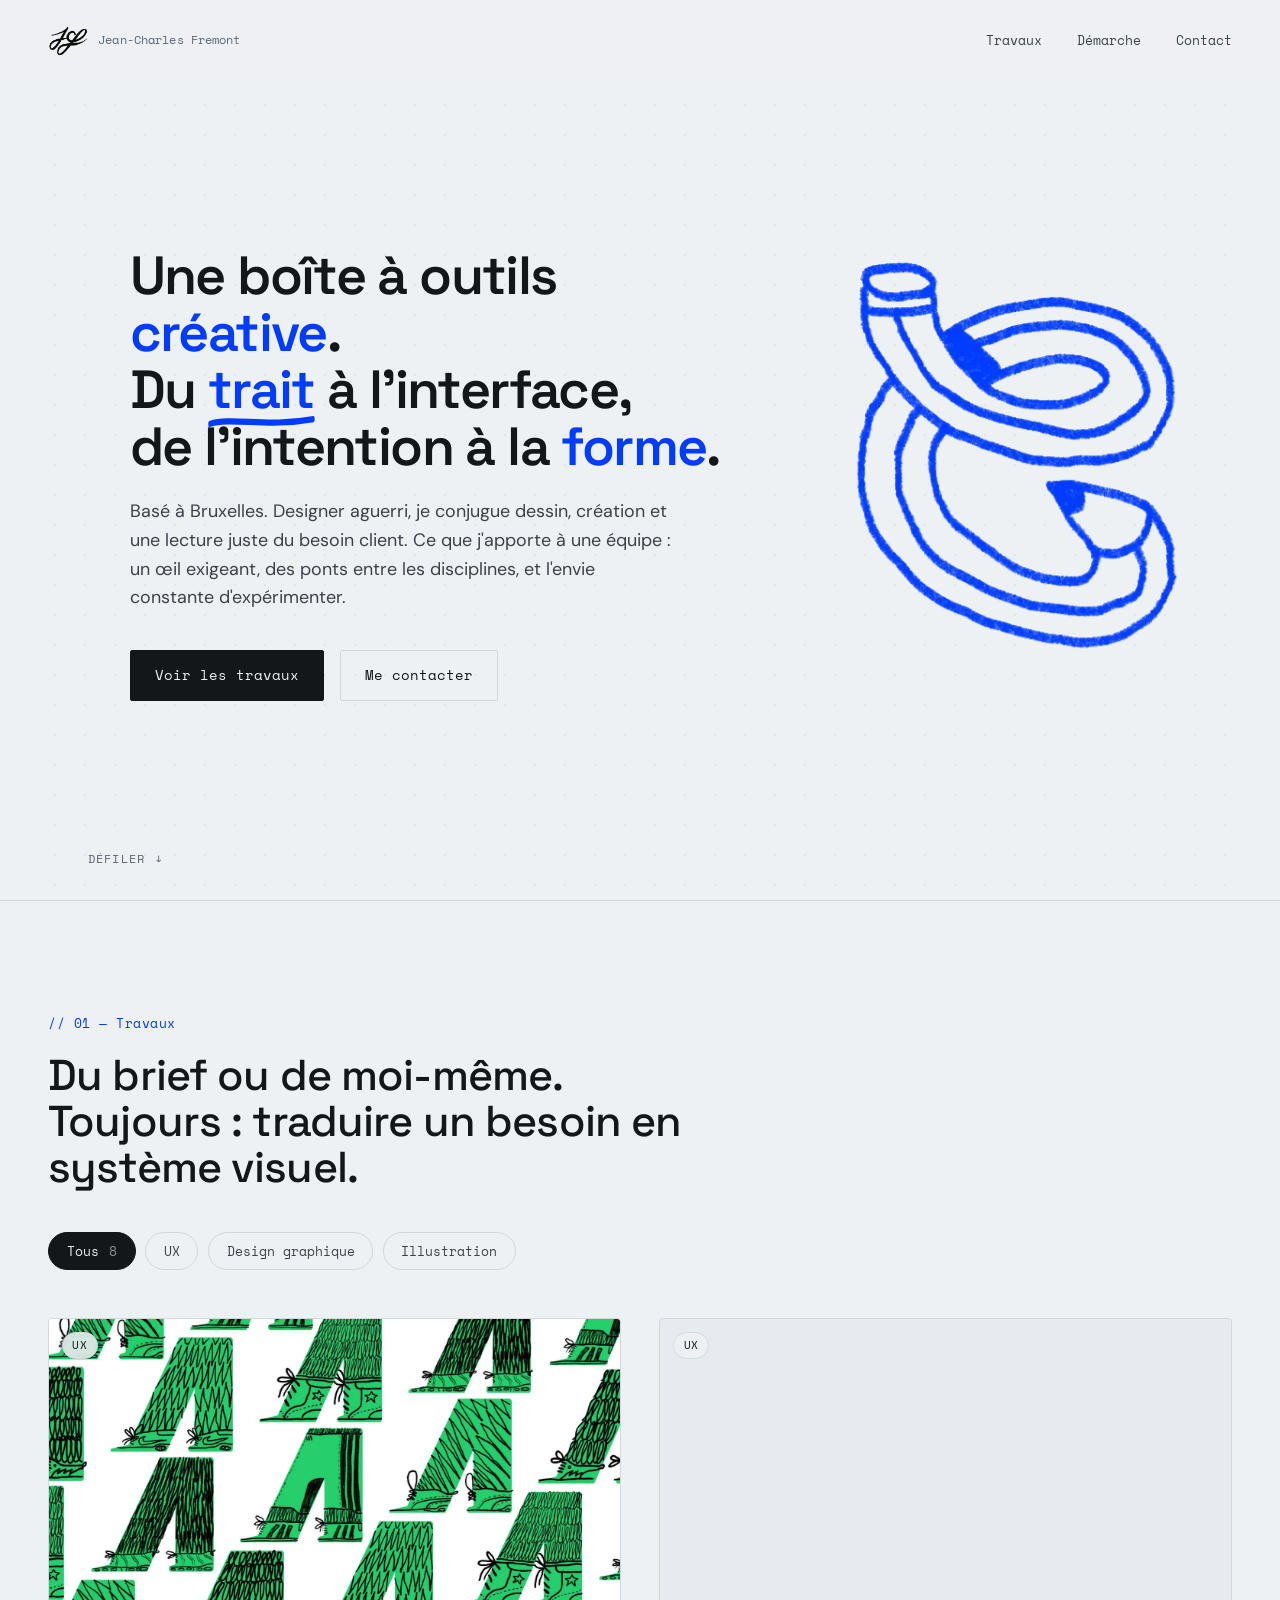
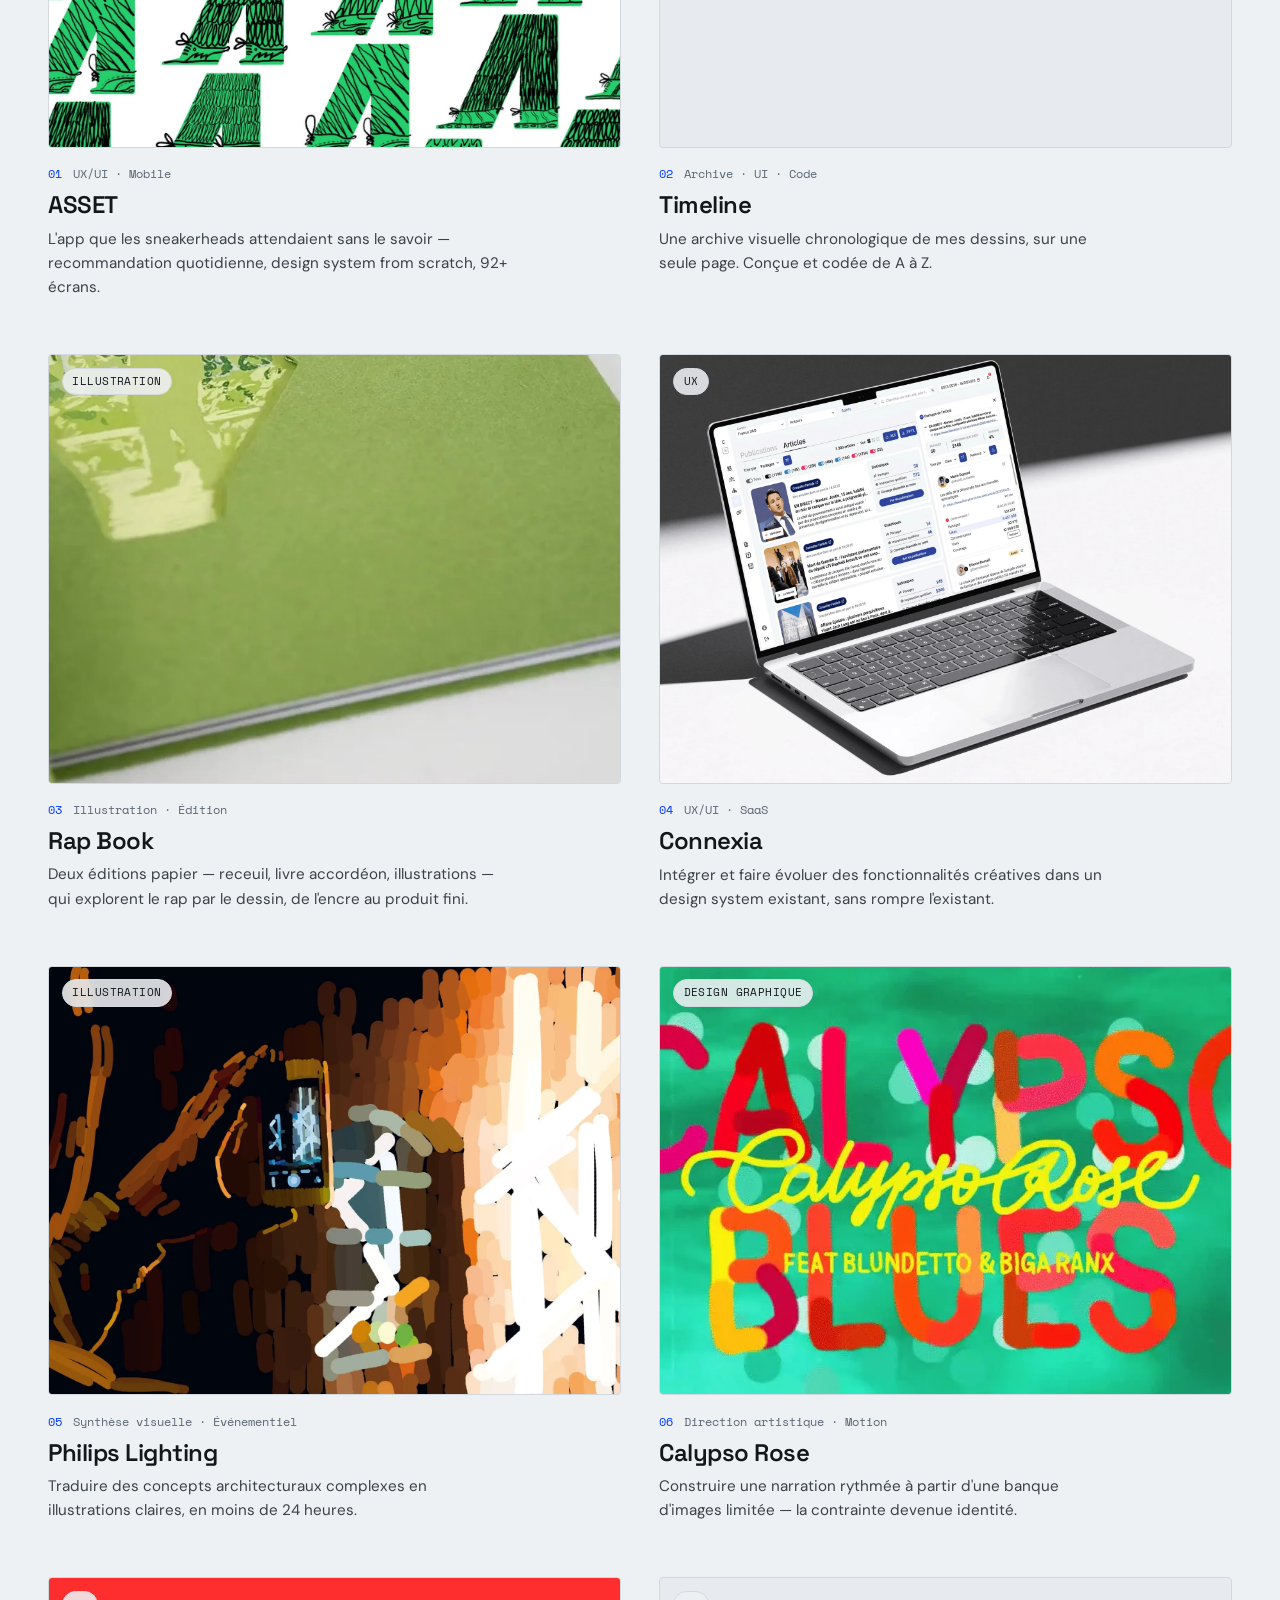
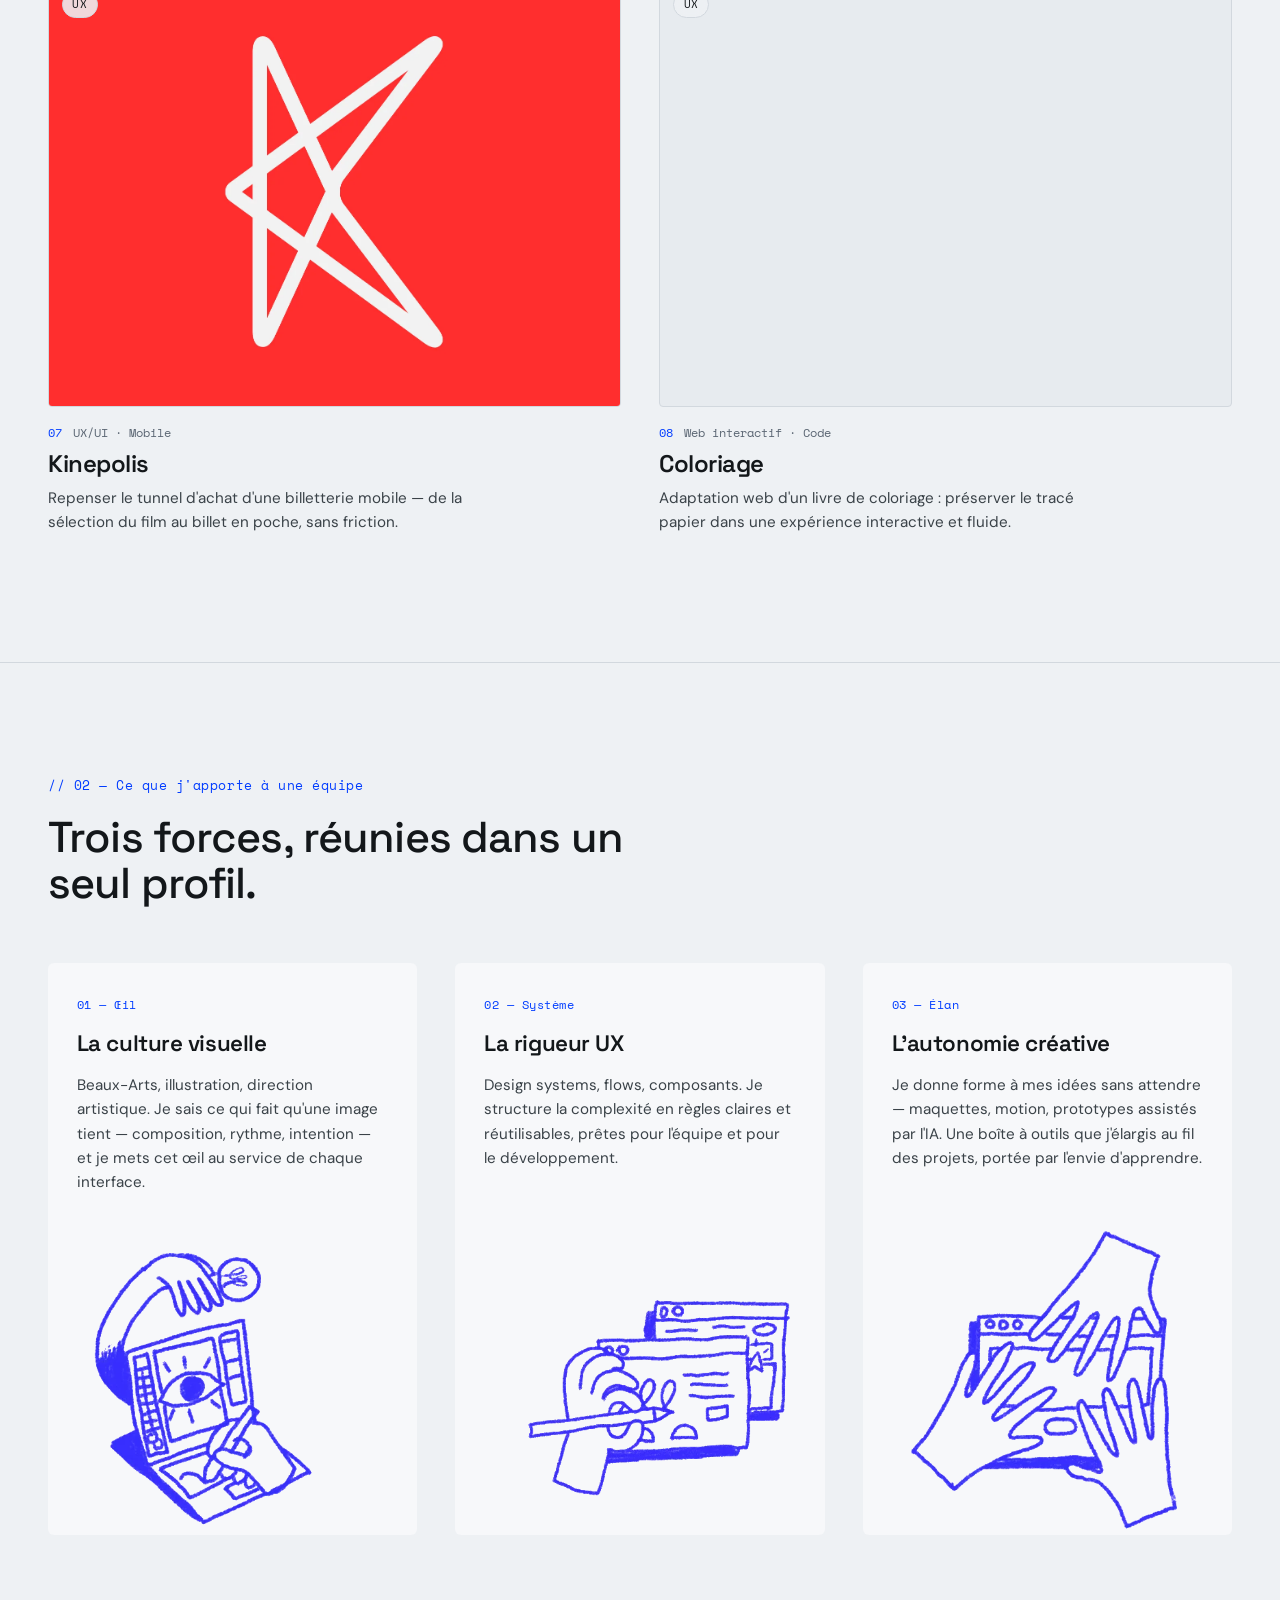
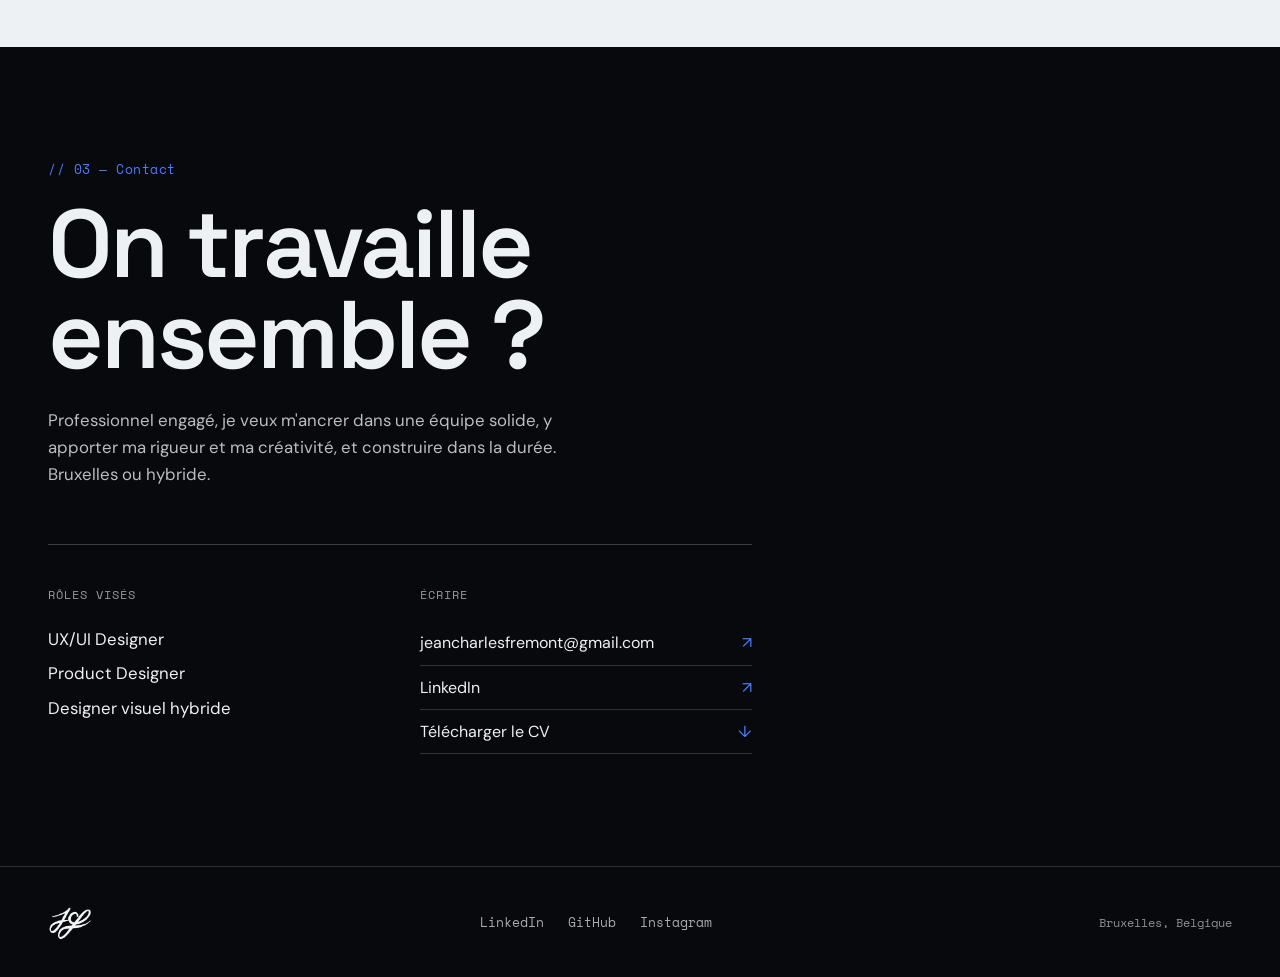
==== commit c7150745: "Add files via upload" ====
--- a/index.html
+++ b/index.html
@@ -4,17 +4,18 @@
     <meta charset="UTF-8">
     <meta name="viewport" content="width=device-width, initial-scale=1.0">
     <title>Jean-Charles Fremont — Designer · Bruxelles</title>
-    <meta name="description" content="Jean-Charles Fremont, designer à Bruxelles. Je viens du dessin, j'ai appris à penser en systèmes. Interfaces, illustration, prototypes codés.">
+    <meta name="description" content="Jean-Charles Fremont, designer à Bruxelles. Je conjugue dessin, création et lecture juste du besoin client. Interfaces, illustration, prototypes codés.">
 
     <!-- Favicon -->
     <link rel="icon" href="assets/favicon.svg" type="image/svg+xml">
-    <meta name="theme-color" content="#EEF1F4">
+    <meta name="theme-color" content="#EEF1F4" media="(prefers-color-scheme: light)">
+    <meta name="theme-color" content="#13171A" media="(prefers-color-scheme: dark)">
     <link rel="canonical" href="https://portfolio-jcf.vercel.app/">
 
     <!-- Open Graph -->
     <meta property="og:type" content="website">
     <meta property="og:title" content="Jean-Charles Fremont — Designer · Bruxelles">
-    <meta property="og:description" content="Je viens du dessin. J'ai appris à penser en systèmes.">
+    <meta property="og:description" content="Dessin, création, lecture juste du besoin. Du trait à l'interface.">
     <meta property="og:url" content="https://portfolio-jcf.vercel.app">
     <meta property="og:image" content="https://portfolio-jcf.vercel.app/assets/images/Connexia_hero.png">
 
@@ -22,6 +23,18 @@
     <link rel="preconnect" href="https://fonts.gstatic.com" crossorigin>
     <link href="https://fonts.googleapis.com/css2?family=Space+Grotesk:wght@400;500;600;700&family=DM+Sans:opsz,wght@9..40,400;9..40,500&family=Space+Mono:wght@400;700&display=swap" rel="stylesheet">
     <link rel="stylesheet" href="style.css">
+
+    <!-- Hotjar -->
+    <script>
+        (function(h,o,t,j,a,r){
+            h.hj=h.hj||function(){(h.hj.q=h.hj.q||[]).push(arguments)};
+            h._hjSettings={hjid:6716768,hjsv:6};
+            a=o.getElementsByTagName('head')[0];
+            r=o.createElement('script');r.async=1;
+            r.src=t+h._hjSettings.hjid+j+h._hjSettings.hjsv;
+            a.appendChild(r);
+        })(window,document,'https://static.hotjar.com/c/hotjar-','.js?sv=');
+    </script>
 </head>
 <body>
     <a class="skip-link" href="#main-content">Aller au contenu</a>
@@ -44,7 +57,12 @@
             <!-- Trame système + GIF signature -->
             <div class="hero-canvas" aria-hidden="true">
                 <div class="grid-dots"></div>
-                <img class="hero-gif" src="assets/hero-icon-loop.webp" alt="" width="450" height="550" fetchpriority="high" data-static="assets/hero-icon-static-t.webp">
+                <picture>
+                    <source media="(prefers-reduced-motion: reduce) and (prefers-color-scheme: dark)" srcset="assets/hero-icon-static-t-dark.webp">
+                    <source media="(prefers-reduced-motion: reduce)" srcset="assets/hero-icon-static-t.webp">
+                    <source media="(prefers-color-scheme: dark)" srcset="assets/hero-icon-loop-dark.webp">
+                    <img class="hero-gif" src="assets/hero-icon-loop.webp" alt="" width="450" height="550" fetchpriority="high">
+                </picture>
             </div>
 
             <div class="hero-inner">
@@ -101,7 +119,12 @@
                     <h3 class="signal-title">La culture visuelle</h3>
                     <p class="signal-text">Beaux-Arts, illustration, direction artistique. Je sais ce qui fait qu'une image tient — composition, rythme, intention — et je mets cet œil au service de chaque interface.</p>
                     <div class="signal-ico" aria-hidden="true">
-                        <img class="signal-gif" src="assets/skill-oeil-loop.webp" alt="" loading="lazy" data-static="assets/skill-oeil-static.webp">
+                        <picture>
+                            <source media="(prefers-reduced-motion: reduce) and (prefers-color-scheme: dark)" srcset="assets/skill-oeil-static-dark.webp">
+                            <source media="(prefers-reduced-motion: reduce)" srcset="assets/skill-oeil-static.webp">
+                            <source media="(prefers-color-scheme: dark)" srcset="assets/skill-oeil-loop-dark.webp">
+                            <img class="signal-gif" src="assets/skill-oeil-loop.webp" alt="" width="450" height="450" loading="lazy">
+                        </picture>
                     </div>
                 </article>
 
@@ -110,7 +133,12 @@
                     <h3 class="signal-title">La rigueur UX</h3>
                     <p class="signal-text">Design systems, flows, composants. Je structure la complexité en règles claires et réutilisables, prêtes pour l'équipe et pour le développement.</p>
                     <div class="signal-ico" aria-hidden="true">
-                        <img class="signal-gif" src="assets/skill-systeme-loop.webp" alt="" loading="lazy" data-static="assets/skill-systeme-static.webp">
+                        <picture>
+                            <source media="(prefers-reduced-motion: reduce) and (prefers-color-scheme: dark)" srcset="assets/skill-systeme-static-dark.webp">
+                            <source media="(prefers-reduced-motion: reduce)" srcset="assets/skill-systeme-static.webp">
+                            <source media="(prefers-color-scheme: dark)" srcset="assets/skill-systeme-loop-dark.webp">
+                            <img class="signal-gif" src="assets/skill-systeme-loop.webp" alt="" width="450" height="450" loading="lazy">
+                        </picture>
                     </div>
                 </article>
 
@@ -119,7 +147,12 @@
                     <h3 class="signal-title">L'autonomie créative</h3>
                     <p class="signal-text">Je donne forme à mes idées sans attendre — maquettes, motion, prototypes assistés par l'IA. Une boîte à outils que j'élargis au fil des projets, portée par l'envie d'apprendre.</p>
                     <div class="signal-ico" aria-hidden="true">
-                        <img class="signal-gif" src="assets/skill-elan-loop.webp" alt="" loading="lazy" data-static="assets/skill-elan-static.webp">
+                        <picture>
+                            <source media="(prefers-reduced-motion: reduce) and (prefers-color-scheme: dark)" srcset="assets/skill-elan-static-dark.webp">
+                            <source media="(prefers-reduced-motion: reduce)" srcset="assets/skill-elan-static.webp">
+                            <source media="(prefers-color-scheme: dark)" srcset="assets/skill-elan-loop-dark.webp">
+                            <img class="signal-gif" src="assets/skill-elan-loop.webp" alt="" width="450" height="450" loading="lazy">
+                        </picture>
                     </div>
                 </article>
             </div>
--- a/style.css
+++ b/style.css
@@ -4,7 +4,11 @@
    ============================================================ */
 
 :root {
-    color-scheme: light; /* site light-only : évite les contrôles UA sombres en dark mode OS */
+    color-scheme: light dark; /* les contrôles natifs suivent le thème */
+
+    /* Couleur du texte sur les sections toujours sombres (contact, footer).
+       Constante : ne suit PAS le thème, sinon texte sombre sur fond sombre. */
+    --on-dark:      #EEF1F4;
 
     /* --- Couleur ----------------------------------------------------- */
     --bg:           #EEF1F4;   /* gris bleuté froid */
@@ -26,8 +30,8 @@
     --font-mono:    'Space Mono', ui-monospace, monospace;
 
     /* --- Grille ------------------------------------------------------ */
-    --maxw: 1200px;
-    --pad:  clamp(2rem, 7vw, 6.5rem);
+    --maxw: 1320px;
+    --pad:  clamp(1.25rem, 4vw, 3rem);
 
     /* --- Motion ------------------------------------------------------ */
     --ease: cubic-bezier(.22, 1, .36, 1);
@@ -43,21 +47,18 @@
         --surface:      #1C2229;   /* cartes, surfaces */
         --ink:          #EEF1F4;   /* texte principal */
         --ink-soft:     #B0BCC8;   /* texte secondaire */
-        --muted:        #6A7A8A;   /* labels, captions */
+        --muted:        #8794A1;   /* labels, captions — contraste AA sur bg ET surface */
         --line:         #252D37;   /* filets, bordures */
 
-        --accent:       #4D7CFF;   /* bleu plus lumineux sur fond sombre */
-        --accent-ink:   #6B96FF;
-        --accent-bright:#4D7CFF;
+        /* Accent dark : jaune signal — complémentaire du bleu électrique du mode
+           clair, lu comme une inversion jour/nuit assumée. Contraste 11 à 14:1
+           selon le fond, là où le bleu tombait à 4,3:1 sur les cartes. */
+        --accent:       #FFD24D;
+        --accent-ink:   #FFC01F;   /* survol / état actif, plus dense */
+        --accent-bright:#FFD24D;
     }
-
-    /* Signature noire → blanche en dark */
-    .wordmark-sig,
-    .footer-sig { filter: invert(1); }
-
-    /* Le footer ultra-sombre se distingue légèrement */
-    .site-footer { background: #05060A; }
-    .contact     { background: #0A0C10; }
+    /* NB : les surcharges de composants pour le dark mode sont regroupées
+       en fin de fichier (sinon les règles suivantes les écrasent). */
 }
 
 * { margin: 0; padding: 0; box-sizing: border-box; }
@@ -79,6 +80,10 @@
 }
 
 a { color: inherit; text-decoration: none; }
+
+/* Les <picture> servent uniquement à choisir la source (thème / mouvement) :
+   ils ne doivent pas peser sur la mise en page, seul l'<img> compte. */
+picture { display: contents; }
 
 /* Focus clavier visible partout, sans polluer la navigation souris */
 :focus-visible {
@@ -135,7 +140,6 @@
 .wordmark { display: flex; align-items: center; gap: .6rem; }
 .wordmark-sig {
     height: 36px; width: auto;
-    filter: invert(0);
     display: block;
 }
 /* Le footer est toujours sombre : signature inversée en blanc */
@@ -171,9 +175,10 @@
     position: relative;
     min-height: 100svh;
     display: flex; flex-direction: column; justify-content: center;
-    max-width: var(--maxw);
+    /* Air propre au hero (n'affecte pas la grille projets) */
+    max-width: 1200px;
     margin: 0 auto;
-    padding: 10rem var(--pad) 7rem;
+    padding: 10rem clamp(2rem, 7vw, 6.5rem) 7rem;
     overflow: hidden;
 }
 
@@ -571,7 +576,7 @@
    ============================================================ */
 .contact {
     background: #08090C;
-    color: var(--bg);
+    color: var(--on-dark);
 }
 .contact-inner {
     max-width: var(--maxw); margin: 0 auto;
@@ -584,19 +589,19 @@
     letter-spacing: -.03em; margin: 1rem 0 1.6rem;
 }
 .contact-lead {
-    color: color-mix(in srgb, var(--bg) 78%, transparent);
+    color: color-mix(in srgb, var(--on-dark) 78%, transparent);
     max-width: 46ch; font-size: 1.05rem; margin-bottom: 3.5rem;
 }
 .contact-cols {
     display: grid; grid-template-columns: 1fr 1fr;
     gap: 2.5rem; max-width: 44rem;
-    border-top: 1px solid color-mix(in srgb, var(--bg) 22%, transparent);
+    border-top: 1px solid color-mix(in srgb, var(--on-dark) 22%, transparent);
     padding-top: 2.5rem;
 }
 .contact-k {
     font-family: var(--font-mono); font-size: .76rem;
     text-transform: uppercase; letter-spacing: .08em;
-    color: color-mix(in srgb, var(--bg) 55%, transparent);
+    color: color-mix(in srgb, var(--on-dark) 62%, transparent);
     margin-bottom: 1.1rem;
 }
 .contact-list { list-style: none; }
@@ -604,7 +609,7 @@
 .contact-link {
     display: flex; align-items: center; justify-content: space-between;
     gap: 1rem; padding: .55rem 0;
-    border-bottom: 1px solid color-mix(in srgb, var(--bg) 18%, transparent);
+    border-bottom: 1px solid color-mix(in srgb, var(--on-dark) 18%, transparent);
     font-size: 1rem; transition: color .2s var(--ease), padding .25s var(--ease);
 }
 .contact-link span { color: var(--accent-bright); }
@@ -617,11 +622,11 @@
 /* ============================================================
    FOOTER
    ============================================================ */
-.site-footer { background: #08090C; color: var(--bg); }
+.site-footer { background: #08090C; color: var(--on-dark); }
 .footer-inner {
     max-width: var(--maxw); margin: 0 auto;
     padding: 2.2rem var(--pad);
-    border-top: 1px solid color-mix(in srgb, var(--bg) 16%, transparent);
+    border-top: 1px solid color-mix(in srgb, var(--on-dark) 16%, transparent);
     display: flex; align-items: center; justify-content: space-between;
     flex-wrap: wrap; gap: 1rem;
 }
@@ -629,13 +634,13 @@
 .footer-social { display: flex; gap: 1.5rem; list-style: none; }
 .footer-social a {
     font-family: var(--font-mono); font-size: .82rem;
-    color: color-mix(in srgb, var(--bg) 70%, transparent);
+    color: color-mix(in srgb, var(--on-dark) 70%, transparent);
     transition: color .2s var(--ease);
 }
 .footer-social a:hover { color: var(--accent-bright); }
 .footer-meta {
     font-family: var(--font-mono); font-size: .76rem;
-    color: color-mix(in srgb, var(--bg) 50%, transparent);
+    color: color-mix(in srgb, var(--on-dark) 58%, transparent);
 }
 
 /* ============================================================
@@ -779,7 +784,7 @@
 .case-title {
     font-family: var(--font-display); font-weight: 600;
     font-size: clamp(2rem, 5vw, 3.6rem); line-height: 1.02;
-    letter-spacing: -.03em; max-width: 20ch;
+    letter-spacing: -.03em; max-width: 34ch;
 }
 .case-sub {
     font-family: var(--font-display); font-weight: 400;
@@ -792,8 +797,9 @@
     border-radius: 10px;
     overflow: hidden;
     background: var(--bg-deep);
-}
-.case-hero img, .case-hero video { width: 100%; max-height: 82vh; object-fit: cover; display: block; }
+    aspect-ratio: 3 / 2;               /* format horizontal uniforme pour tous les héros */
+}
+.case-hero img, .case-hero video { width: 100%; height: 100%; object-fit: cover; display: block; }
 
 .case-intro {
     font-family: var(--font-display); font-weight: 400;
@@ -960,5 +966,38 @@
     }
     .hero-title .ul path { stroke-dashoffset: 0 !important; }
     .hero-label, .hero-title .line, .hero-sub, .hero-cta { opacity: 1 !important; transform: none !important; }
-    .grid-dots { opacity: .05 !important; }
-}
+    /* on coupe la respiration mais on laisse le thème fixer l'opacité */
+    .grid-dots { animation: none !important; }
+}
+
+/* ============================================================
+   DARK MODE — surcharges de composants
+   Placé en fin de fichier : ces règles doivent gagner la cascade
+   face aux règles de composants définies plus haut.
+   ============================================================ */
+@media (prefers-color-scheme: dark) {
+
+    /* Signature du header : noire à l'origine → blanche sur fond sombre.
+       (Celle du footer reste inversée en permanence, le footer est toujours sombre.) */
+    .wordmark-sig { filter: invert(1); }
+
+    /* Les sections toujours sombres se détachent du fond de page */
+    .contact     { background: #0A0C10; }
+    .site-footer { background: #05060A; }
+
+    /* La trame de points a besoin d'un peu plus de présence sur fond sombre */
+    .grid-dots { opacity: .08; }
+    @keyframes breathe {
+        0%, 100% { opacity: .07; background-size: 30px 30px; }
+        50%      { opacity: .11; background-size: 31px 31px; }
+    }
+
+    /* L'accent dark est clair (jaune) : tout ce qui est POSÉ dessus passe en
+       encre sombre, sinon le texte disparaît. */
+    .work-cta    { color: #06080F; }   /* bandeau au survol des cartes */
+    .gallery-btn { color: #06080F; }   /* flèches de galerie */
+
+    /* Ombres plus profondes pour rester lisibles sur fond sombre */
+    .case-navbar { box-shadow: 0 14px 34px -16px rgba(0,0,0,.8); }
+    .to-top      { box-shadow: 0 10px 26px -14px rgba(0,0,0,.85); }
+}
